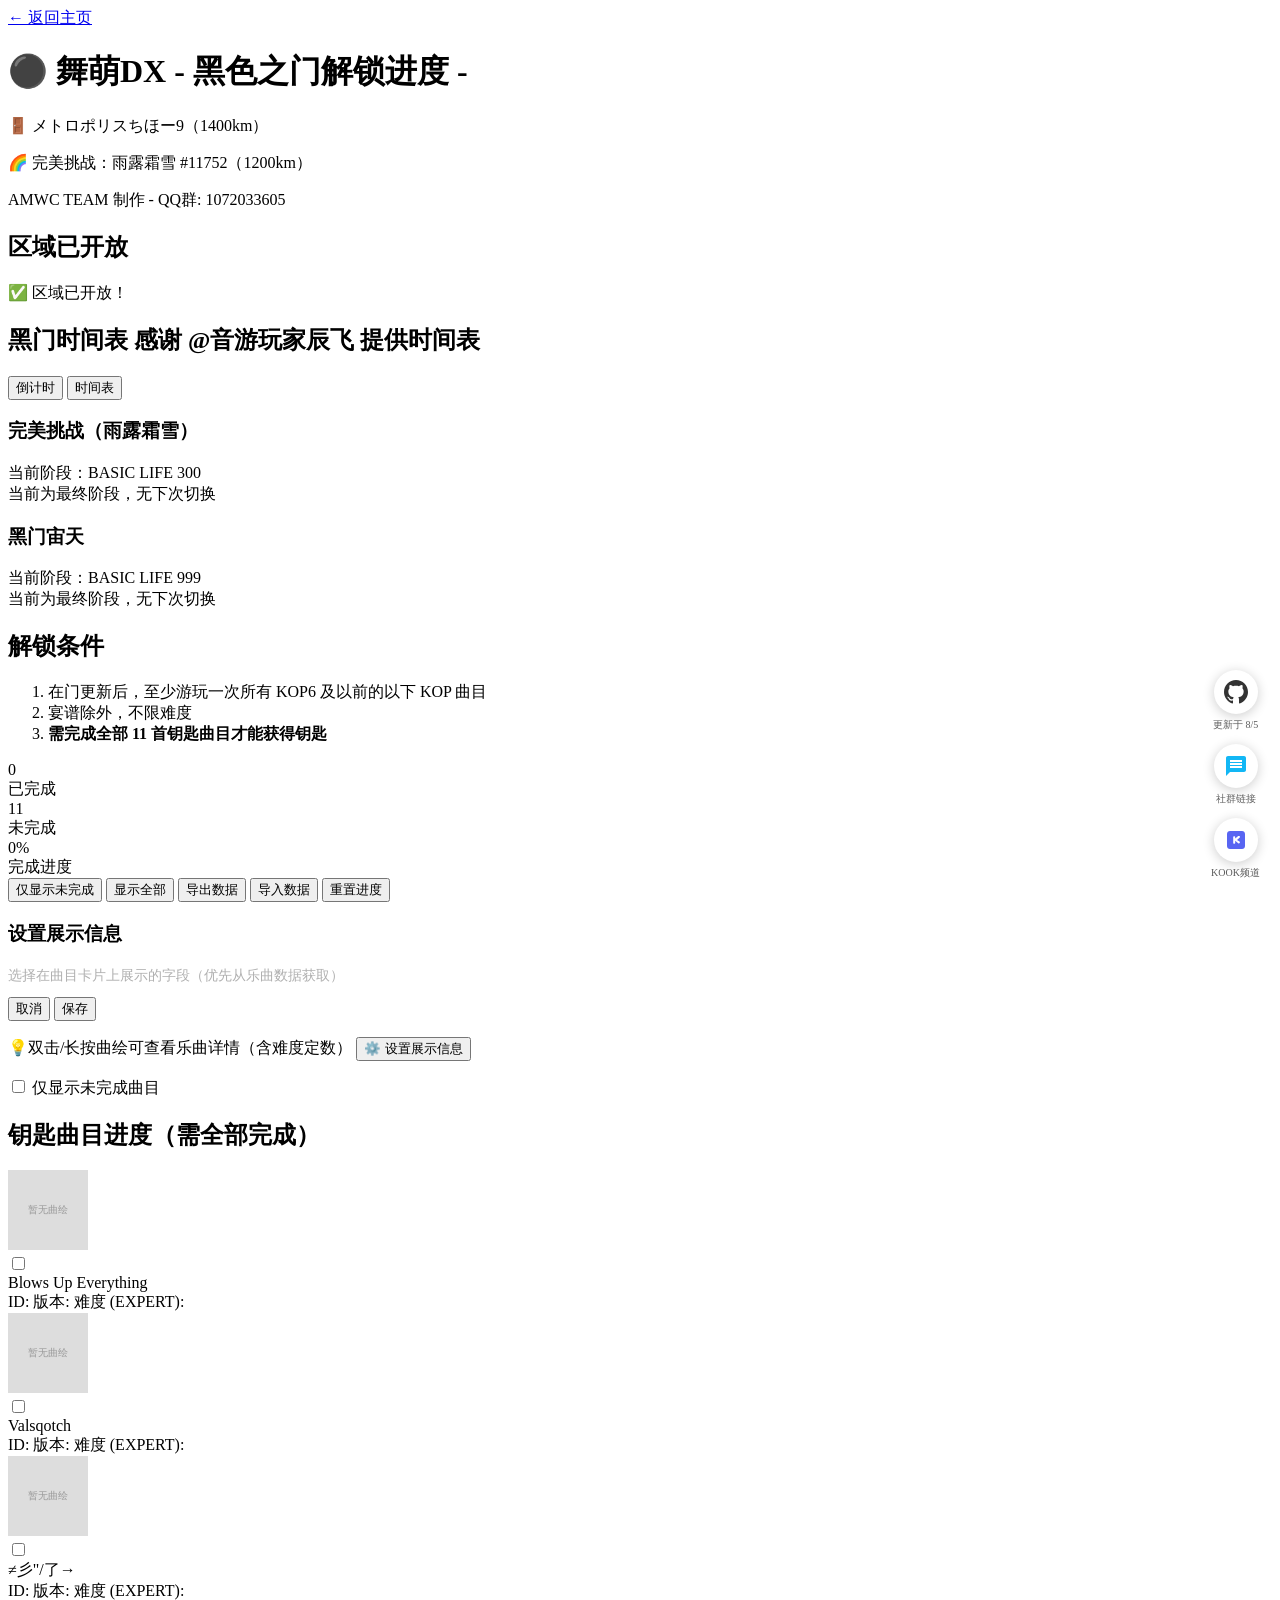
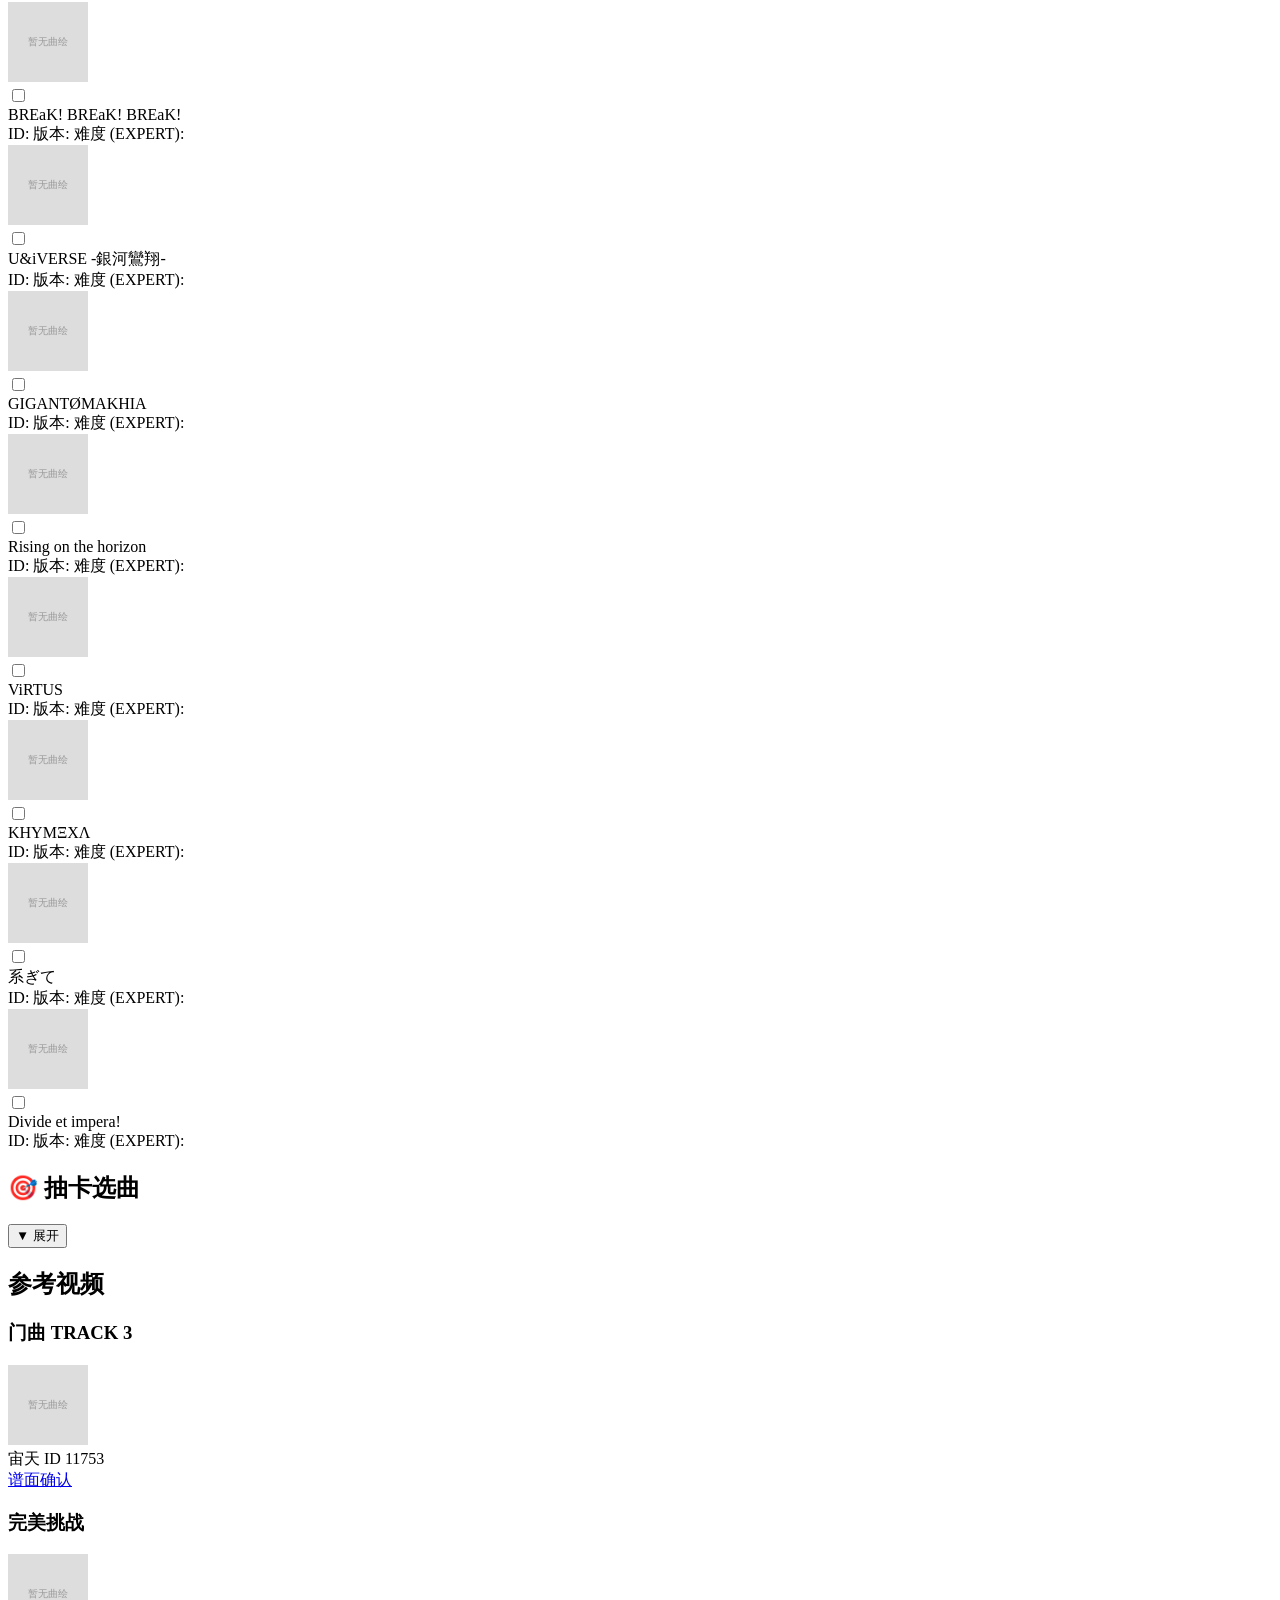
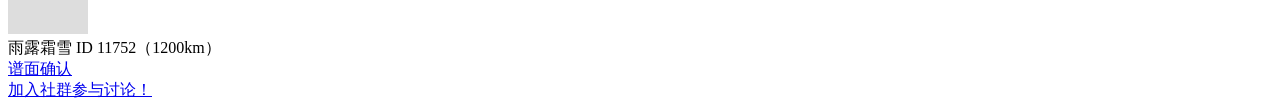
==== BLACKKALEIDXSCOPE/index.html @ cf85bd75 "fix: enable performance flag on app scripts" ====
<!DOCTYPE html>
<html lang="zh-CN">
<head>
    <meta charset="UTF-8">
    <meta name="viewport" content="width=device-width, initial-scale=1.0">
    <title>⚫️ 舞萌DX - 黑色之门解锁进度 Version __APP_VERSION__ -</title>
    <link rel="icon" type="image/png" href="../favicon.png">
    <link rel="stylesheet" href="style.css">
    <link rel="stylesheet" href="../song-detail.css">
    <link rel="stylesheet" href="../github-footer.css">
    <script src="../site-config.js?v=8-5-1"></script>
    <script defer src="https://s.awmc.cc/script.js" data-website-id="4416a8d7-49f0-4b07-a14a-e82d30716b2a"></script>
    <script defer src="https://s.awmc.cc/recorder.js" data-website-id="4416a8d7-49f0-4b07-a14a-e82d30716b2a" data-sample-rate="0.15" data-mask-level="moderate" data-max-duration="1200000"></script>
    <script
      src="https://static.flashcat.cloud/browser-sdk/v0/flashcat-rum.js"
      type="text/javascript">
    </script>
    <script>
      window.FC_RUM && window.FC_RUM.init({
      applicationId: "M83dK8Xf3DWs6CxREHhzta",
      clientToken: "1a1ddf5f05a15b0ea8e8b58951f9b538473",
      service: "BLACKKALEIDXSCOPE",
      env: "production",
      version: "1.0.0",
      sessionSampleRate: 10,
      sessionReplaySampleRate: 10,
      defaultPrivacyLevel: "allow"
    });
    </script>
</head>
<body>
    <div class="container">
        <header>
            <a href="../index.html" class="back-home-link" data-umami-event="back-to-home-black">← 返回主页</a>
            <h1>⚫️ 舞萌DX - 黑色之门解锁进度 -</h1>
            <p class="subtitle">🚪 メトロポリスちほー9（1400km）</p>
            <p class="subtitle">🌈 完美挑战：雨露霜雪 #11752（1200km）</p>
            <p class="subtitle">AMWC TEAM 制作 - QQ群: 1072033605</p>
        </header>

        <!-- 区域开放倒计时 -->
        <div class="countdown-section" id="countdown-section">
            <h2 class="countdown-title">区域开放倒计时</h2>
            <p class="countdown-note">2026年4月28日 10:00:00 开放（北京时间）</p>
            <div class="countdown-display" id="countdown-display">
                <div class="countdown-unit">
                    <span class="countdown-value" id="countdown-days">--</span>
                    <span class="countdown-label">天</span>
                </div>
                <div class="countdown-unit">
                    <span class="countdown-value" id="countdown-hours">--</span>
                    <span class="countdown-label">时</span>
                </div>
                <div class="countdown-unit">
                    <span class="countdown-value" id="countdown-minutes">--</span>
                    <span class="countdown-label">分</span>
                </div>
                <div class="countdown-unit">
                    <span class="countdown-value" id="countdown-seconds">--</span>
                    <span class="countdown-label">秒</span>
                </div>
            </div>
            <p class="countdown-status" id="countdown-status"></p>
        </div>

        <!-- 黑门时间表 -->
        <div class="schedule-section">
            <div class="schedule-header">
                <h2>黑门时间表 感谢 @音游玩家辰飞 提供时间表</h2>
                <div class="view-toggle">
                    <button type="button" id="view-countdown" class="toggle-btn active" data-umami-event="black-view-countdown">倒计时</button>
                    <button type="button" id="view-timeline" class="toggle-btn" data-umami-event="black-view-timeline">时间表</button>
                </div>
            </div>
            <div class="countdown-view" id="countdown-view">
                <div class="countdown-block" id="black-perfect-countdown">
                    <h3 class="countdown-title">完美挑战（雨露霜雪）</h3>
                    <div class="countdown-period-info" id="black-perfect-period"></div>
                    <div class="countdown-bar-wrap">
                        <div class="countdown-bar">
                            <div class="countdown-fill" id="black-perfect-fill"></div>
                        </div>
                    </div>
                    <div class="countdown-text" id="black-perfect-countdown-text"></div>
                </div>
                <div class="countdown-block" id="black-gate-countdown">
                    <h3 class="countdown-title">黑门宙天</h3>
                    <div class="countdown-period-info" id="black-gate-period"></div>
                    <div class="countdown-bar-wrap">
                        <div class="countdown-bar">
                            <div class="countdown-fill" id="black-gate-fill"></div>
                        </div>
                    </div>
                    <div class="countdown-text" id="black-gate-countdown-text"></div>
                </div>
            </div>
            <div class="timeline-view" id="timeline-view" style="display: none;">
                <div class="timeline-legend">
                    <span class="legend-item master">MASTER</span>
                    <span class="legend-item expert">EXPERT</span>
                    <span class="legend-item basic">BASIC</span>
                    <span class="legend-hint">点击分段展开查看完整信息</span>
                </div>
                <div class="timeline-block">
                    <h3 class="timeline-title">完美挑战（雨露霜雪）</h3>
                    <div class="timeline-bar-scroll">
                    <div class="timeline-bar" id="black-perfect-timeline">
                        <div class="timeline-segment master expandable" style="flex: 7" data-full="4.28-5.4 MASTER LIFE 1（5.5 凌晨放宽）">
                            <span class="segment-label">4.28-5.4<br>MASTER 1</span>
                            <span class="segment-label-full">4.28-5.4<br>MASTER LIFE 1 · 5.5 凌晨放宽</span>
                        </div>
                        <div class="timeline-segment master expandable" style="flex: 7" data-full="5.5-5.11 MASTER LIFE 10">
                            <span class="segment-label">5.5-5.11<br>MASTER 10</span>
                            <span class="segment-label-full">5.5-5.11<br>MASTER LIFE 10</span>
                        </div>
                        <div class="timeline-segment expert expandable" style="flex: 7" data-full="5.12-5.18 EXPERT LIFE 50">
                            <span class="segment-label">5.12-5.18<br>EXPERT 50</span>
                            <span class="segment-label-full">5.12-5.18<br>EXPERT LIFE 50</span>
                        </div>
                        <div class="timeline-segment basic expandable" style="flex: 7" data-full="5.19-5.25 BASIC LIFE 100">
                            <span class="segment-label">5.19-5.25<br>BASIC 100</span>
                            <span class="segment-label-full">5.19-5.25<br>BASIC LIFE 100</span>
                        </div>
                        <div class="timeline-segment basic expandable" style="flex: 17" data-full="5.26-后续 BASIC LIFE 300">
                            <span class="segment-label">5.26-后续<br>BASIC 300</span>
                            <span class="segment-label-full">5.26-后续<br>BASIC LIFE 300</span>
                        </div>
                    </div>
                    </div>
                </div>
                <div class="timeline-block">
                    <h3 class="timeline-title">黑门宙天</h3>
                    <div class="timeline-bar-scroll">
                    <div class="timeline-bar" id="black-gate-timeline">
                        <div class="timeline-segment master expandable" style="flex: 3" data-full="4.28-4.30 MASTER LIFE 1">
                            <span class="segment-label">4.28-4.30<br>MASTER 1</span>
                            <span class="segment-label-full">4.28-4.30<br>MASTER LIFE 1</span>
                        </div>
                        <div class="timeline-segment master expandable" style="flex: 3" data-full="5.1-5.3 MASTER LIFE 10">
                            <span class="segment-label">5.1-5.3<br>MASTER 10</span>
                            <span class="segment-label-full">5.1-5.3<br>MASTER LIFE 10</span>
                        </div>
                        <div class="timeline-segment master expandable" style="flex: 3" data-full="5.4-5.6 MASTER LIFE 30">
                            <span class="segment-label">5.4-5.6<br>MASTER 30</span>
                            <span class="segment-label-full">5.4-5.6<br>MASTER LIFE 30</span>
                        </div>
                        <div class="timeline-segment master expandable" style="flex: 4" data-full="5.7-5.10 MASTER LIFE 50">
                            <span class="segment-label">5.7-5.10<br>MASTER 50</span>
                            <span class="segment-label-full">5.7-5.10<br>MASTER LIFE 50</span>
                        </div>
                        <div class="timeline-segment expert expandable" style="flex: 7" data-full="5.11-5.17 EXPERT LIFE 100">
                            <span class="segment-label">5.11-5.17<br>EXPERT 100</span>
                            <span class="segment-label-full">5.11-5.17<br>EXPERT LIFE 100</span>
                        </div>
                        <div class="timeline-segment basic expandable" style="flex: 17" data-full="5.18-后续 BASIC LIFE 999">
                            <span class="segment-label">5.18-后续<br>BASIC 999</span>
                            <span class="segment-label-full">5.18-后续<br>BASIC LIFE 999</span>
                        </div>
                    </div>
                    </div>
                </div>
            </div>
        </div>

        <!-- 解锁说明 -->
        <div class="requirements-section">
            <h2>解锁条件</h2>
            <ol class="requirements-list">
                <li>在门更新后，至少游玩一次所有 KOP6 及以前的以下 KOP 曲目</li>
                <li>宴谱除外，不限难度</li>
                <li><strong>需完成全部 11 首钥匙曲目才能获得钥匙</strong></li>
            </ol>
            <!-- 示意图 -->
<!--            <div class="diagram-container">
                <img src="https://assets.awmc.cc/sample/sample.png" alt="背景设置示意图" class="diagram-img" id="zoomable-diagram">
                <p class="diagram-caption">点击图片放大查看</p>
            </div>
-->
        </div>

        <div class="stats">
            <div class="stat-card">
                <div class="stat-number" id="completed-count">0</div>
                <div class="stat-label">已完成</div>
            </div>
            <div class="stat-card">
                <div class="stat-number" id="remaining-count">11</div>
                <div class="stat-label">未完成</div>
            </div>
            <div class="stat-card">
                <div class="stat-number" id="progress-percent">0%</div>
                <div class="stat-label">完成进度</div>
            </div>
        </div>

        <div class="controls">
            <button id="show-remaining" class="btn btn-info" data-umami-event="button-show-remaining-black">仅显示未完成</button>
            <button id="show-all" class="btn btn-info" data-umami-event="button-show-all-black">显示全部</button>
            <button id="export-base64" class="btn btn-success" data-umami-event="button-export-base64-black">导出数据</button>
            <button id="import-btn" class="btn btn-warning" data-umami-event="button-import-black">导入数据</button>
            <button id="reset" class="btn btn-danger" data-umami-event="button-reset-black">重置进度</button>
        </div>

        <!-- 乐曲详情模态框 -->
        <div id="song-detail-modal" class="modal song-detail-modal" style="display: none;">
            <div class="modal-content song-detail-content">
                <div class="modal-header">
                    <h2>乐曲信息</h2>
                    <span class="modal-close" id="song-detail-close" data-umami-event="song-detail-close-black">&times;</span>
                </div>
                <div class="modal-body song-detail-body">
                    <div id="song-detail-loading" class="song-detail-loading">加载中…</div>
                    <div id="song-detail-content" class="song-detail-content-inner" style="display: none;"></div>
                    <div id="song-detail-error" class="song-detail-error" style="display: none;"></div>
                </div>
                <div class="song-detail-footer">
                    <button id="song-detail-refresh" class="btn btn-info btn-sm" data-umami-event="song-detail-refresh-black">刷新乐曲数据</button>
                </div>
            </div>
        </div>

        <!-- 示意图放大模态框 -->
        <div id="diagram-modal" class="modal diagram-modal" style="display: none;">
            <span class="modal-close" id="diagram-modal-close">&times;</span>
            <div class="modal-content">
                <img id="zoomed-diagram" src="" alt="放大示意图">
            </div>
        </div>

        <!-- 导入模态框 -->
        <div id="import-modal" class="modal" style="display: none;">
            <div class="modal-content">
                <div class="modal-header">
                    <h2>导入进度数据</h2>
                    <span class="modal-close" id="modal-close" data-umami-event="modal-close-black">&times;</span>
                </div>
                <div class="modal-body">
                    <p>请粘贴 Base64 格式的数据：</p>
                    <textarea id="import-data" placeholder="粘贴数据 here..."></textarea>
                    <div class="modal-buttons">
                        <button id="import-confirm" class="btn btn-primary" data-umami-event="button-import-confirm-black">确认导入</button>
                        <button id="import-cancel" class="btn btn-secondary" data-umami-event="button-import-cancel-black">取消</button>
                    </div>
                    <div id="import-error" class="error-message" style="display: none;"></div>
                </div>
            </div>
        </div>

        <!-- 展示信息设置模态框 -->
        <div id="song-display-settings-modal" class="song-display-settings-modal">
            <div class="song-display-settings-content">
                <h3>设置展示信息</h3>
                <p style="color:#b0b0b0;font-size:0.9rem;margin-bottom:12px">选择在曲目卡片上展示的字段（优先从乐曲数据获取）</p>
                <div class="song-display-settings-list"></div>
                <div class="song-display-settings-actions">
                    <button type="button" class="btn btn-secondary song-display-settings-close">取消</button>
                    <button type="button" class="btn btn-primary song-display-settings-save" data-umami-event="song-display-settings-save-black">保存</button>
                </div>
            </div>
        </div>

        <p class="song-detail-hint">
            <span class="song-detail-hint-icon">💡</span>双击/长按曲绘可查看乐曲详情（含难度定数）
            <button type="button" id="song-display-settings-btn" class="song-display-settings-btn-wrap" data-umami-event="song-display-settings-btn-black">⚙️ 设置展示信息</button>
        </p>
        <div class="filter-section">
            <label>
                <input type="checkbox" id="filter-checkbox" data-umami-event="checkbox-filter-black"> 仅显示未完成曲目
            </label>
        </div>

        <h2 class="section-title">钥匙曲目进度（需全部完成）</h2>
        <div class="songs-list" id="songs-list"></div>

        <div class="remaining-section" id="remaining-section" style="display: none;">
            <h2>未完成曲目</h2>
            <div class="remaining-list" id="remaining-list"></div>
        </div>

        <!-- 门中随机选曲 -->
        <div class="gate-challenge-section gate-challenge-section--black">
            <div class="gate-challenge-header" id="gate-challenge-header">
                <h2 class="gate-challenge-title">🎯 抽卡选曲</h2>
                <button type="button" class="gate-challenge-toggle" id="gate-challenge-toggle" aria-expanded="false" data-umami-event="gate-challenge-toggle-black">
                    <span class="toggle-icon">▼</span>
                    <span class="toggle-text">展开</span>
                </button>
            </div>
            <div class="gate-challenge-body" id="gate-challenge-body" style="display: none;">
                <p class="gate-challenge-desc">解锁门后挑战门时，前两首为随机曲目，第三首固定为宙天。点击「抽卡！」随机抽取，选中曲目高亮。</p>
                <div class="gate-challenge-actions">
                    <button id="gate-random" class="btn btn-primary" data-umami-event="gate-challenge-random-black">抽卡！</button>
                </div>
                <div class="gate-challenge-run" id="gate-challenge-run">
                    <div class="gate-track-block" id="gate-track1-block">
                        <h4 class="gate-track-title">TRACK 1</h4>
                        <div class="gate-track-songs" id="gate-track1-songs"></div>
                    </div>
                    <div class="gate-track-block" id="gate-track2-block">
                        <h4 class="gate-track-title">TRACK 2</h4>
                        <div class="gate-track-songs" id="gate-track2-songs"></div>
                    </div>
                    <div class="gate-track-block" id="gate-track3-block">
                        <h4 class="gate-track-title">TRACK 3</h4>
                        <div class="gate-track-songs" id="gate-track3-songs"></div>
                    </div>
                </div>
            </div>
        </div>

        <!-- 门曲 & 完美挑战 -->
        <div class="reference-section">
            <h2 class="reference-section-title">参考视频</h2>
            <div class="reference-block">
                <h3 class="reference-block-title">门曲 TRACK 3</h3>
                <div class="reference-item">
                    <div class="reference-cover" data-song-id="11753" title="双击查看乐曲详情">
                        <img src="https://assets.awmc.cc/covers/11753.png" alt="宙天" onerror="this.onerror=null;this.src='data:image/svg+xml,%3Csvg xmlns=%22http://www.w3.org/2000/svg%22 width=%2280%22 height=%2280%22%3E%3Crect fill=%22%23ddd%22 width=%2280%22 height=%2280%22/%3E%3Ctext x=%2250%25%22 y=%2250%25%22 text-anchor=%22middle%22 dy=%22.3em%22 fill=%22%23999%22 font-size=%2210%22%3E%E6%9A%82%E6%97%A0%E6%9B%B2%E7%BB%98%3C/text%3E%3C/svg%3E'">
                    </div>
                    <div class="reference-info">
                        <span class="reference-song-name">宙天</span>
                        <span class="reference-song-id">ID 11753</span>
                    </div>
                    <a href="https://v.wmc.pub/?song=1753&kind=dx&diff=4" target="_blank" rel="noopener noreferrer" class="bilibili-btn" data-umami-event="bilibili-black-gate-song">谱面确认</a>
                </div>
            </div>
            <div class="reference-block">
                <h3 class="reference-block-title">完美挑战</h3>
                <div class="reference-item">
                    <div class="reference-cover" data-song-id="11752" title="双击查看乐曲详情">
                        <img src="https://assets.awmc.cc/covers/11752.png" alt="雨露霜雪" onerror="this.onerror=null;this.src='data:image/svg+xml,%3Csvg xmlns=%22http://www.w3.org/2000/svg%22 width=%2280%22 height=%2280%22%3E%3Crect fill=%22%23ddd%22 width=%2280%22 height=%2280%22/%3E%3Ctext x=%2250%25%22 y=%2250%25%22 text-anchor=%22middle%22 dy=%22.3em%22 fill=%22%23999%22 font-size=%2210%22%3E%E6%9A%82%E6%97%A0%E6%9B%B2%E7%BB%98%3C/text%3E%3C/svg%3E'">
                    </div>
                    <div class="reference-info">
                        <span class="reference-song-name">雨露霜雪</span>
                        <span class="reference-song-id">ID 11752（1200km）</span>
                    </div>
                    <a href="https://v.wmc.pub/?song=1752&kind=dx&diff=4" target="_blank" rel="noopener noreferrer" class="bilibili-btn" data-umami-event="bilibili-black-perfect-challenge">谱面确认</a>
                </div>
            </div>
        </div>

        <!-- 社群 -->
        <div class="community-section">
            <a href="https://qm.qq.com/q/YyCOXfCveY" target="_blank" rel="noopener noreferrer" class="community-link" data-umami-event="community-link-black">加入社群参与讨论！</a>
        </div>
    </div>

    <script src="../songs-config.js"></script>
    <script src="../music-data.js"></script>
    <script src="../local-songs.js"></script>
    <script src="../song-display.js"></script>
    <script src="../song-detail.js"></script>
    <script src="script.js" data-performance="true"></script>
    <div class="github-footer-float">
        <div class="footer-float-item">
            <a href="https://github.com/Michaelwucoc/KALEIDXSCOPE" target="_blank" rel="noopener noreferrer" class="footer-float-link github-footer-link" data-umami-event="github-link-black" title="GitHub 源码">
                <svg viewBox="0 0 24 24" xmlns="http://www.w3.org/2000/svg"><path d="M12 0c-6.626 0-12 5.373-12 12 0 5.302 3.438 9.8 8.207 11.387.599.111.793-.261.793-.577v-2.234c-3.338.726-4.033-1.416-4.033-1.416-.546-1.387-1.333-1.756-1.333-1.756-1.089-.745.083-.729.083-.729 1.205.084 1.839 1.237 1.839 1.237 1.07 1.834 2.807 1.304 3.492.997.107-.775.418-1.305.762-1.604-2.665-.305-5.467-1.334-5.467-5.931 0-1.311.469-2.381 1.236-3.221-.124-.303-.535-1.524.117-3.176 0 0 1.008-.322 3.301 1.23.957-.266 1.983-.399 3.003-.404 1.02.005 2.047.138 3.006.404 2.291-1.552 3.297-1.23 3.297-1.23.653 1.653.242 2.874.118 3.176.77.84 1.235 1.911 1.235 3.221 0 4.609-2.807 5.624-5.479 5.921.43.372.823 1.102.823 2.222v3.293c0 .319.192.694.801.576 4.765-1.589 8.199-6.086 8.199-11.386 0-6.627-5.373-12-12-12z"/></svg>
            </a>
            <span class="github-footer-update" data-app-version>更新于</span>
        </div>
        <div class="footer-float-item">
            <a href="https://qm.qq.com/q/YyCOXfCveY" target="_blank" rel="noopener noreferrer" class="footer-float-link qq-footer-link" data-umami-event="community-link-footer-black" title="QQ 社群">
                <svg viewBox="0 0 24 24" xmlns="http://www.w3.org/2000/svg"><path d="M20 2H4c-1.1 0-2 .9-2 2v18l4-4h14c1.1 0 2-.9 2-2V4c0-1.1-.9-2-2-2zm-2 12H6v-2h12v2zm0-3H6V9h12v2zm0-3H6V6h12v2z"/></svg>
            </a>
            <span class="footer-float-label">社群链接</span>
        </div>
        <div class="footer-float-item">
            <a href="https://kook.vip/olowSD" target="_blank" rel="noopener noreferrer" class="footer-float-link kook-footer-link" data-umami-event="kook-link-black" title="KOOK 频道">
                <svg viewBox="0 0 24 24" xmlns="http://www.w3.org/2000/svg" aria-hidden="true">
                    <path d="M6 3h12c1.7 0 3 1.3 3 3v12c0 1.7-1.3 3-3 3H6c-1.7 0-3-1.3-3-3V6c0-1.7 1.3-3 3-3zm4.2 5.3c-.6 0-1 .4-1 1v5.4c0 .6.4 1 1 1s1-.4 1-1v-1.9l3 2.5c.5.4 1.2.3 1.5-.2s.3-1.2-.2-1.5L13 11.9l2.5-2.1c.5-.4.6-1.1.2-1.5s-1.1-.6-1.5-.2l-3 2.5V9.3c0-.6-.4-1-1-1z"/>
                </svg>
            </a>
            <span class="footer-float-label">KOOK频道</span>
        </div>
    </div>
    <script src="../github-footer.js"></script>
    <script src="//js.llk.hk" data-site-id="4f76f700" async></script>
</body>
</html>
---- github-footer.css ----
/* 浮动角标 - 右下角（QQ 社群 + GitHub） */
.github-footer-float {
    position: fixed;
    right: 20px;
    bottom: 20px;
    z-index: 9999;
    display: flex;
    flex-direction: column;
    align-items: center;
    gap: 12px;
    font-size: 11px;
    color: #666;
    transition: opacity 0.2s;
}

.footer-float-item {
    display: flex;
    flex-direction: column;
    align-items: center;
    gap: 4px;
}

.footer-float-item a:hover {
    opacity: 0.85;
}

@media (prefers-color-scheme: dark) {
    .github-footer-float {
        color: #a0a0a0;
    }
}

.footer-float-link {
    display: flex;
    align-items: center;
    justify-content: center;
    width: 44px;
    height: 44px;
    background: #fff;
    border-radius: 50%;
    box-shadow: 0 2px 12px rgba(0, 0, 0, 0.15);
    transition: transform 0.2s;
    text-decoration: none;
    color: inherit;
}

.footer-float-link:hover {
    transform: scale(1.05);
}

@media (prefers-color-scheme: dark) {
    .footer-float-link {
        background: #3d3d3d;
        box-shadow: 0 2px 12px rgba(0, 0, 0, 0.4);
    }
}

.footer-float-link svg {
    width: 24px;
    height: 24px;
}

.github-footer-link svg {
    fill: #333;
}

.qq-footer-link svg {
    fill: #12b7f5;
}

.kook-footer-link svg {
    fill: #5865f2;
}

@media (prefers-color-scheme: dark) {
    .github-footer-link svg {
        fill: #e0e0e0;
    }
    .qq-footer-link svg {
        fill: #12b7f5;
    }
    .kook-footer-link svg {
        fill: #8ea1ff;
    }
}

.github-footer-update,
.footer-float-label {
    font-size: 10px;
    opacity: 0.8;
    white-space: nowrap;
}

/* 黑门浅色主题 */
body.theme-black .github-footer-float {
    color: #333;
}

body.theme-black .footer-float-link {
    background: #fff;
    box-shadow: 0 2px 12px rgba(0, 0, 0, 0.2);
}

body.theme-black .github-footer-link svg {
    fill: #333;
}

body.theme-black .qq-footer-link svg {
    fill: #12b7f5;
}

body.theme-black .kook-footer-link svg {
    fill: #5865f2;
}

/* 备案号底栏 */
.beian-footer {
    position: fixed;
    left: 0;
    bottom: 0;
    width: 100%;
    text-align: center;
    padding: 8px 12px;
    background: rgba(255, 255, 255, 0.95);
    border-top: 1px solid #eee;
    font-size: 12px;
    color: #999;
    z-index: 9998;
    display: flex;
    align-items: center;
    justify-content: center;
    gap: 4px;
    flex-wrap: wrap;
}

.beian-footer a {
    color: #999;
    text-decoration: none;
    display: inline-flex;
    align-items: center;
    gap: 4px;
}

.beian-footer a:hover {
    color: #333;
}

.beian-divider {
    margin: 0 6px;
    color: #ccc;
}

.beian-police-icon {
    width: 14px;
    height: 14px;
    vertical-align: middle;
}

.beian-icp-icon {
    width: 14px;
    height: 14px;
    vertical-align: middle;
    object-fit: contain;
}

@media (prefers-color-scheme: dark) {
    .beian-footer {
        background: rgba(30, 30, 30, 0.95);
        border-top-color: #333;
        color: #777;
    }
    .beian-footer a {
        color: #777;
    }
    .beian-footer a:hover {
        color: #ccc;
    }
    .beian-divider {
        color: #555;
    }
}
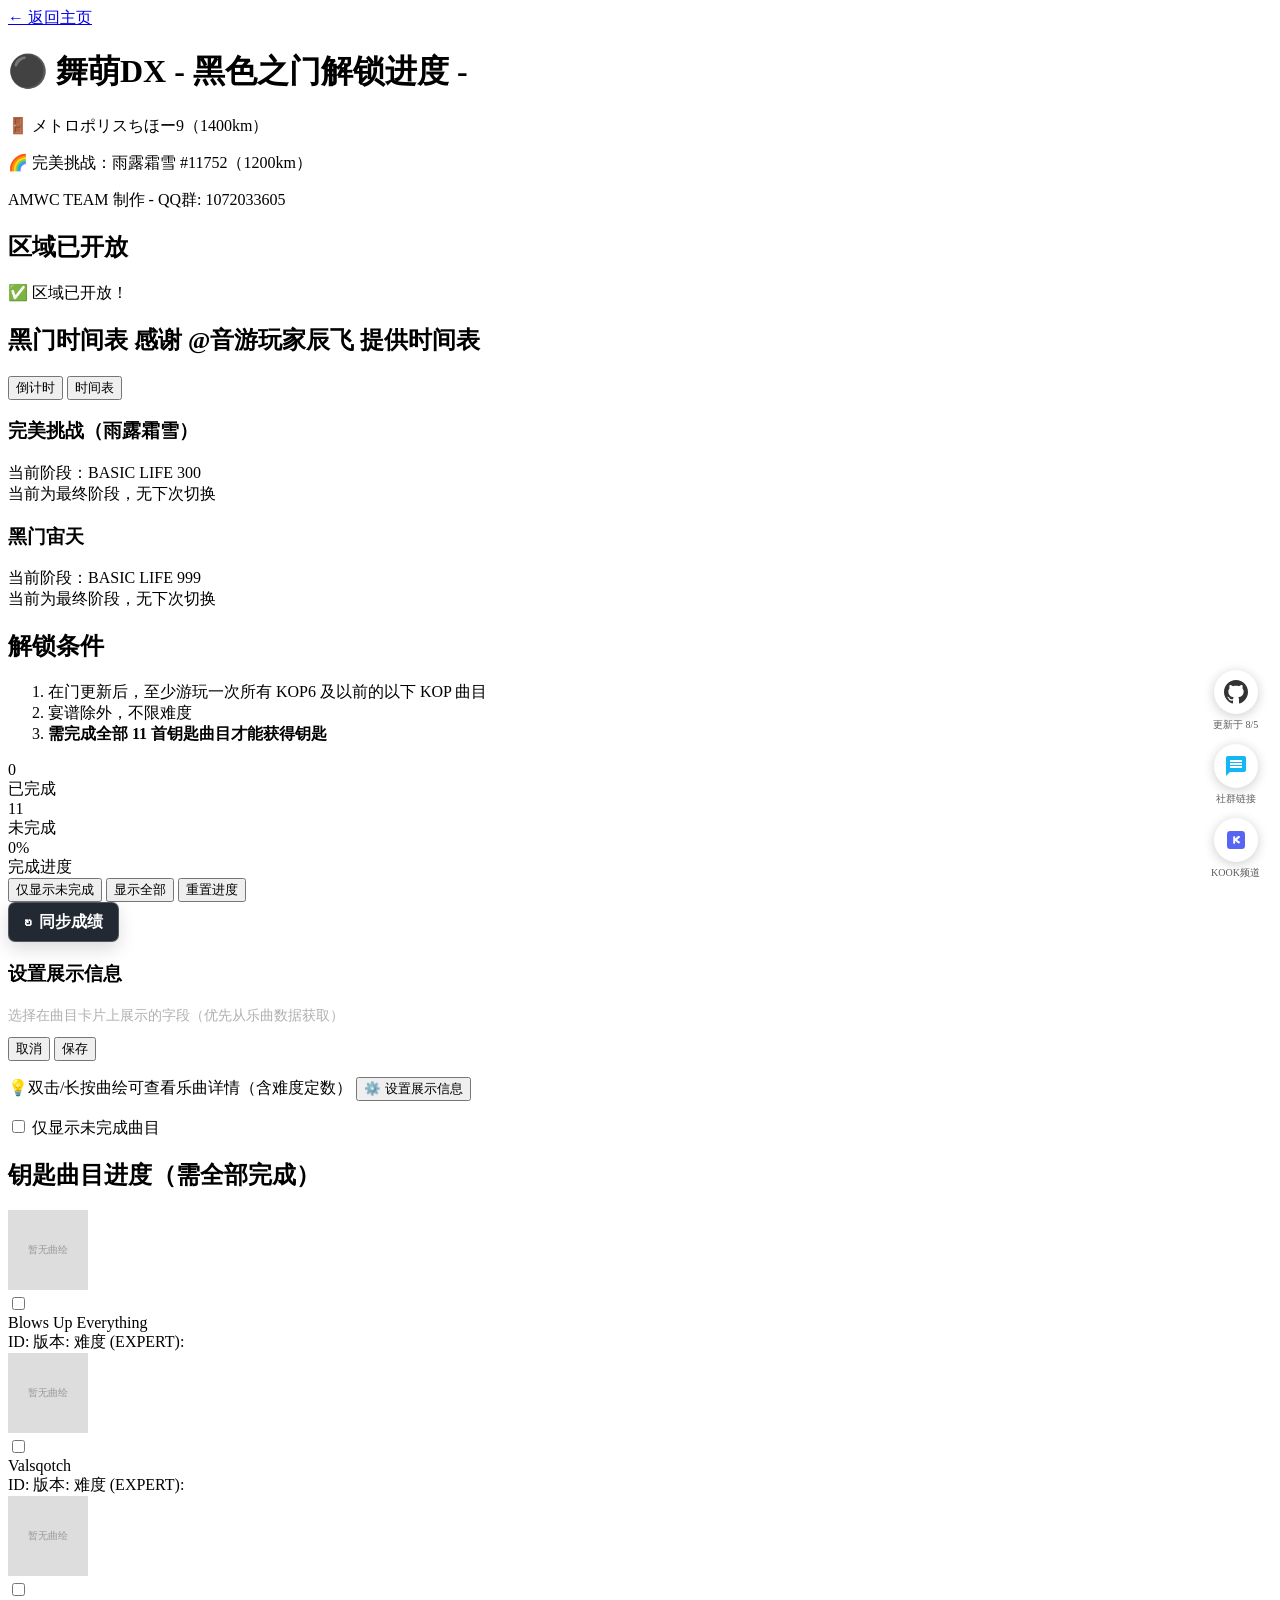
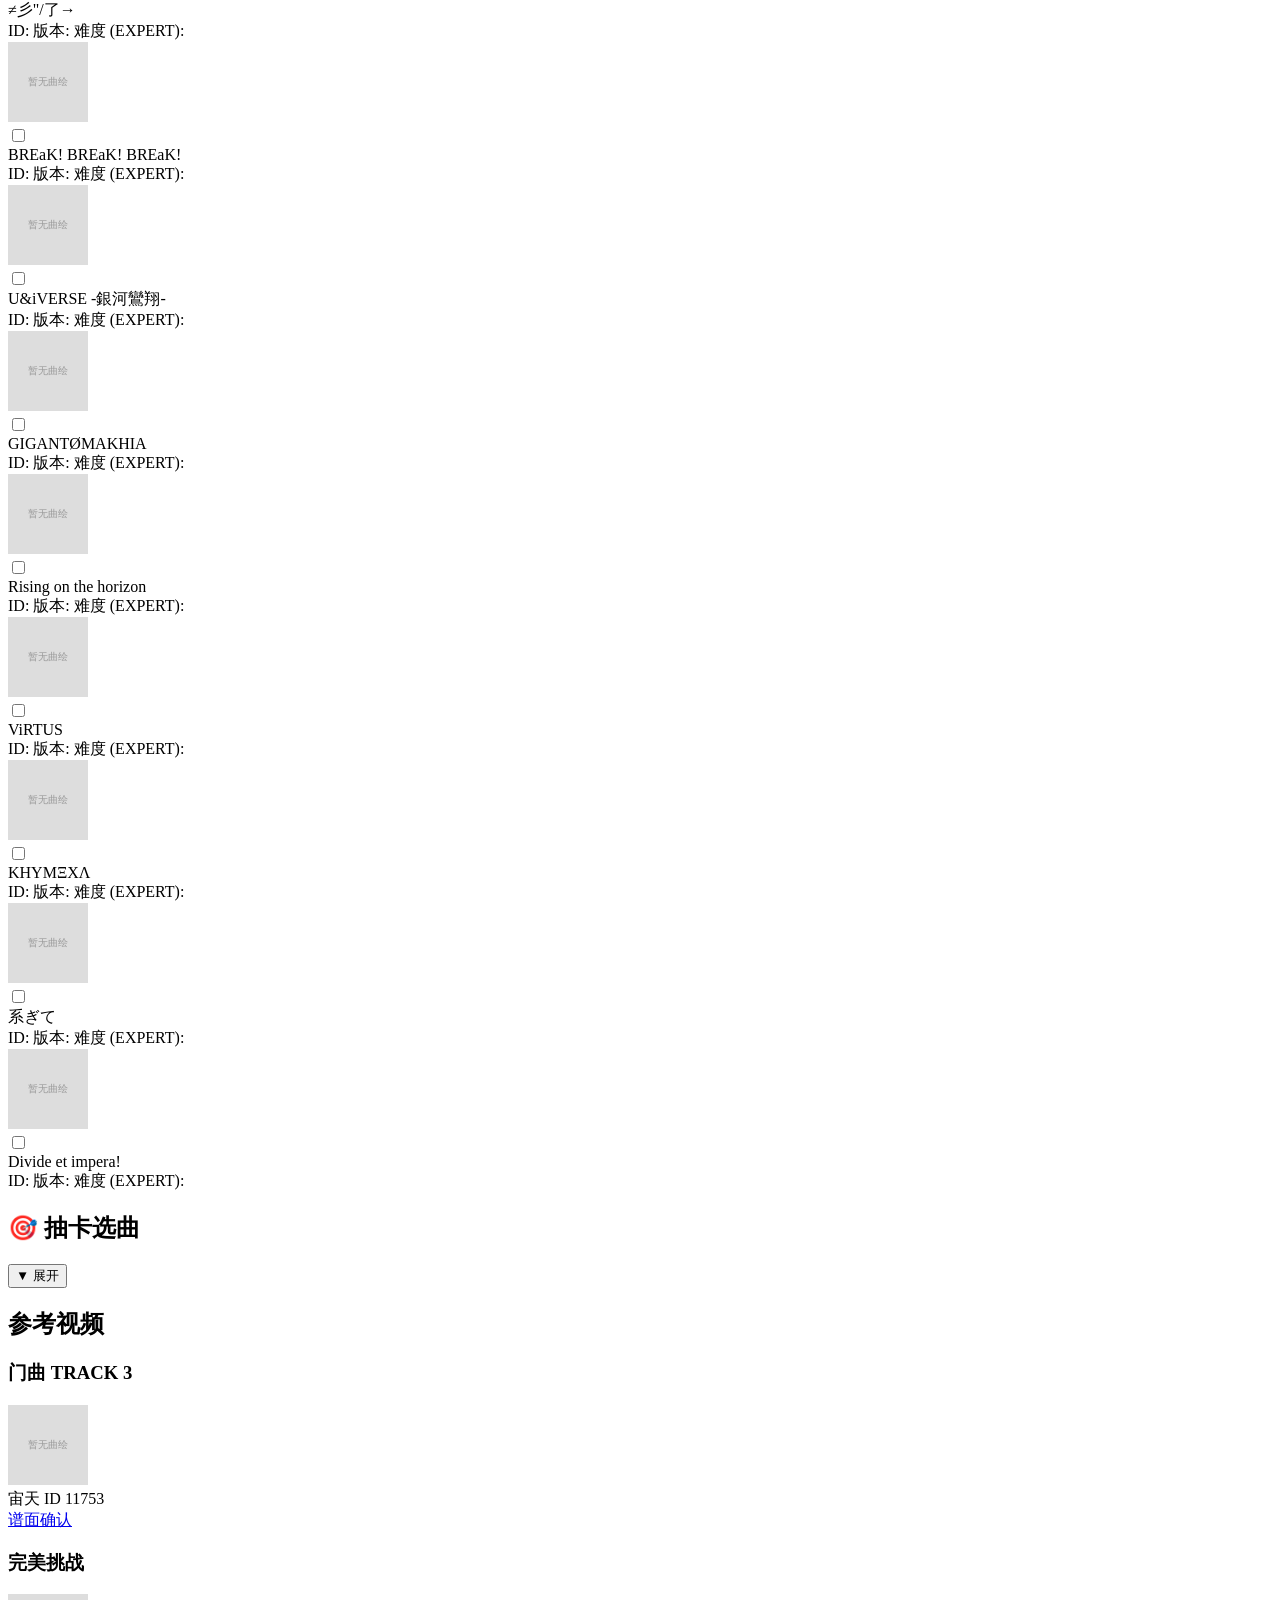
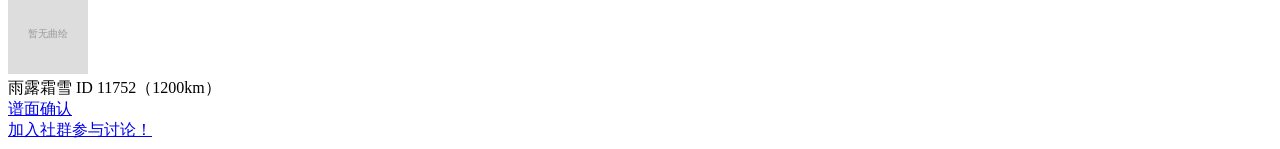
==== commit 4b30dba1: "feat: add secure player score sync" ====
--- a/BLACKKALEIDXSCOPE/index.html
+++ b/BLACKKALEIDXSCOPE/index.html
@@ -8,6 +8,7 @@
     <link rel="stylesheet" href="style.css">
     <link rel="stylesheet" href="../song-detail.css">
     <link rel="stylesheet" href="../github-footer.css">
+    <link rel="stylesheet" href="../player-sync.css">
     <script src="../site-config.js?v=8-5-1"></script>
     <script defer src="https://s.awmc.cc/script.js" data-website-id="4416a8d7-49f0-4b07-a14a-e82d30716b2a"></script>
     <script defer src="https://s.awmc.cc/recorder.js" data-website-id="4416a8d7-49f0-4b07-a14a-e82d30716b2a" data-sample-rate="0.15" data-mask-level="moderate" data-max-duration="1200000"></script>
@@ -196,9 +197,11 @@
         <div class="controls">
             <button id="show-remaining" class="btn btn-info" data-umami-event="button-show-remaining-black">仅显示未完成</button>
             <button id="show-all" class="btn btn-info" data-umami-event="button-show-all-black">显示全部</button>
-            <button id="export-base64" class="btn btn-success" data-umami-event="button-export-base64-black">导出数据</button>
-            <button id="import-btn" class="btn btn-warning" data-umami-event="button-import-black">导入数据</button>
             <button id="reset" class="btn btn-danger" data-umami-event="button-reset-black">重置进度</button>
+            <div class="player-sync-widget">
+                <button type="button" id="player-sync-btn" class="player-sync-button"><span class="player-sync-button-icon">↻</span>同步成绩</button>
+                <span id="player-sync-status" class="player-sync-status">尚未同步</span>
+            </div>
         </div>
 
         <!-- 乐曲详情模态框 -->
@@ -224,25 +227,6 @@
             <span class="modal-close" id="diagram-modal-close">&times;</span>
             <div class="modal-content">
                 <img id="zoomed-diagram" src="" alt="放大示意图">
-            </div>
-        </div>
-
-        <!-- 导入模态框 -->
-        <div id="import-modal" class="modal" style="display: none;">
-            <div class="modal-content">
-                <div class="modal-header">
-                    <h2>导入进度数据</h2>
-                    <span class="modal-close" id="modal-close" data-umami-event="modal-close-black">&times;</span>
-                </div>
-                <div class="modal-body">
-                    <p>请粘贴 Base64 格式的数据：</p>
-                    <textarea id="import-data" placeholder="粘贴数据 here..."></textarea>
-                    <div class="modal-buttons">
-                        <button id="import-confirm" class="btn btn-primary" data-umami-event="button-import-confirm-black">确认导入</button>
-                        <button id="import-cancel" class="btn btn-secondary" data-umami-event="button-import-cancel-black">取消</button>
-                    </div>
-                    <div id="import-error" class="error-message" style="display: none;"></div>
-                </div>
             </div>
         </div>
 
@@ -350,6 +334,7 @@
     <script src="../local-songs.js"></script>
     <script src="../song-display.js"></script>
     <script src="../song-detail.js"></script>
+    <script src="../player-sync.js"></script>
     <script src="script.js" data-performance="true"></script>
     <div class="github-footer-float">
         <div class="footer-float-item">
--- a/player-sync.css
+++ b/player-sync.css
@@ -0,0 +1,158 @@
+.player-sync-widget {
+    display: flex;
+    align-items: center;
+    gap: 10px;
+    min-width: 0;
+}
+
+.player-sync-button {
+    display: inline-flex;
+    align-items: center;
+    justify-content: center;
+    gap: 7px;
+    min-height: 40px;
+    padding: 0 15px;
+    border: 1px solid rgba(255, 255, 255, 0.22);
+    border-radius: 7px;
+    background: rgba(22, 28, 38, 0.94);
+    color: #fff;
+    font: inherit;
+    font-weight: 700;
+    cursor: pointer;
+    box-shadow: 0 7px 18px rgba(0, 0, 0, 0.14);
+}
+
+.player-sync-button:hover { transform: translateY(-1px); }
+.player-sync-button:active { transform: translateY(0); }
+.player-sync-button-icon { font-size: 1rem; line-height: 1; }
+
+.player-sync-status {
+    max-width: min(38vw, 430px);
+    overflow: hidden;
+    color: rgba(255, 255, 255, 0.72);
+    font-size: 0.78rem;
+    line-height: 1.35;
+    text-overflow: ellipsis;
+    white-space: nowrap;
+}
+
+.player-sync-status[data-state="ready"] { color: #b9f3d0; }
+.player-sync-status[data-state="error"] { color: #ffc2c2; }
+.player-sync-status[data-state="loading"] { color: #dce9ff; }
+
+.player-sync-modal[hidden] { display: none; }
+.player-sync-modal {
+    position: fixed;
+    z-index: 10020;
+    inset: 0;
+    display: grid;
+    place-items: center;
+    padding: 18px;
+    background: rgba(7, 10, 16, 0.68);
+    backdrop-filter: blur(10px);
+}
+
+.player-sync-panel {
+    width: min(480px, 100%);
+    padding: 22px;
+    border: 1px solid rgba(255, 255, 255, 0.14);
+    border-radius: 8px;
+    background: #151a23;
+    color: #f6f8fb;
+    box-shadow: 0 24px 70px rgba(0, 0, 0, 0.38);
+}
+
+.player-sync-panel-header {
+    display: flex;
+    align-items: flex-start;
+    justify-content: space-between;
+    gap: 16px;
+}
+
+.player-sync-panel h2 { margin: 2px 0 0; font-size: 1.25rem; letter-spacing: 0; }
+.player-sync-eyebrow { margin: 0; color: #8fa5c2; font-size: 0.68rem; font-weight: 800; }
+.player-sync-close {
+    width: 36px;
+    height: 36px;
+    border: 0;
+    border-radius: 6px;
+    background: rgba(255, 255, 255, 0.08);
+    color: #fff;
+    font-size: 1.45rem;
+    cursor: pointer;
+}
+
+.player-sync-help,
+.player-sync-security { color: #aeb8c7; font-size: 0.84rem; line-height: 1.6; }
+.player-sync-field { display: grid; gap: 7px; margin-top: 18px; }
+.player-sync-field span { color: #c9d2df; font-size: 0.72rem; font-weight: 800; }
+.player-sync-field input {
+    box-sizing: border-box;
+    width: 100%;
+    min-height: 46px;
+    padding: 10px 12px;
+    border: 1px solid #3d4655;
+    border-radius: 6px;
+    outline: none;
+    background: #0d1118;
+    color: #fff;
+    font: inherit;
+}
+.player-sync-field input:focus { border-color: #8bbcff; box-shadow: 0 0 0 3px rgba(97, 165, 255, 0.15); }
+.player-sync-actions { display: flex; gap: 10px; margin-top: 14px; }
+.player-sync-actions .btn { flex: 1; min-height: 42px; }
+.player-sync-modal-status { min-height: 1.35em; margin: 10px 0 0; color: #b9d5ff; font-size: 0.82rem; }
+.player-sync-modal-open { overflow: hidden; }
+
+[data-song-id].player-sync-played { position: relative; }
+[data-song-id].player-sync-played::after {
+    content: "已游玩";
+    position: absolute;
+    z-index: 3;
+    top: 7px;
+    right: 7px;
+    padding: 3px 6px;
+    border-radius: 4px;
+    background: #16734a;
+    color: #fff;
+    font-size: 0.66rem;
+    font-weight: 800;
+    line-height: 1.2;
+    pointer-events: none;
+}
+
+@media (max-width: 720px) {
+    .controls {
+        position: sticky;
+        z-index: 20;
+        top: 0;
+        display: grid !important;
+        grid-template-columns: repeat(2, minmax(0, 1fr));
+        gap: 7px !important;
+        padding: 8px !important;
+        border-radius: 7px !important;
+        background: rgba(14, 18, 25, 0.92) !important;
+        backdrop-filter: blur(12px);
+    }
+    .controls .btn { min-width: 0; min-height: 38px; padding: 8px 9px; font-size: 0.78rem; }
+    .player-sync-widget { grid-column: 1 / -1; display: grid; grid-template-columns: auto minmax(0, 1fr); }
+    .player-sync-button { min-height: 38px; padding: 0 12px; font-size: 0.78rem; }
+    .player-sync-status { max-width: none; font-size: 0.7rem; }
+    .stats { gap: 7px !important; margin: 12px 0 !important; }
+    .stat-card { min-width: 0 !important; padding: 10px 8px !important; border-radius: 7px !important; }
+    .stat-number { font-size: 1.25rem !important; }
+    .stat-label { font-size: 0.7rem !important; }
+    .songs-list { gap: 9px !important; }
+    .song-card { padding: 10px !important; border-radius: 7px !important; }
+    .player-sync-modal { align-items: end; padding: 0; }
+    .player-sync-panel {
+        box-sizing: border-box;
+        width: 100%;
+        max-height: 88vh;
+        overflow-y: auto;
+        padding: 18px 16px max(18px, env(safe-area-inset-bottom));
+        border-width: 1px 0 0;
+        border-radius: 8px 8px 0 0;
+    }
+    .player-sync-actions { flex-direction: column; }
+}
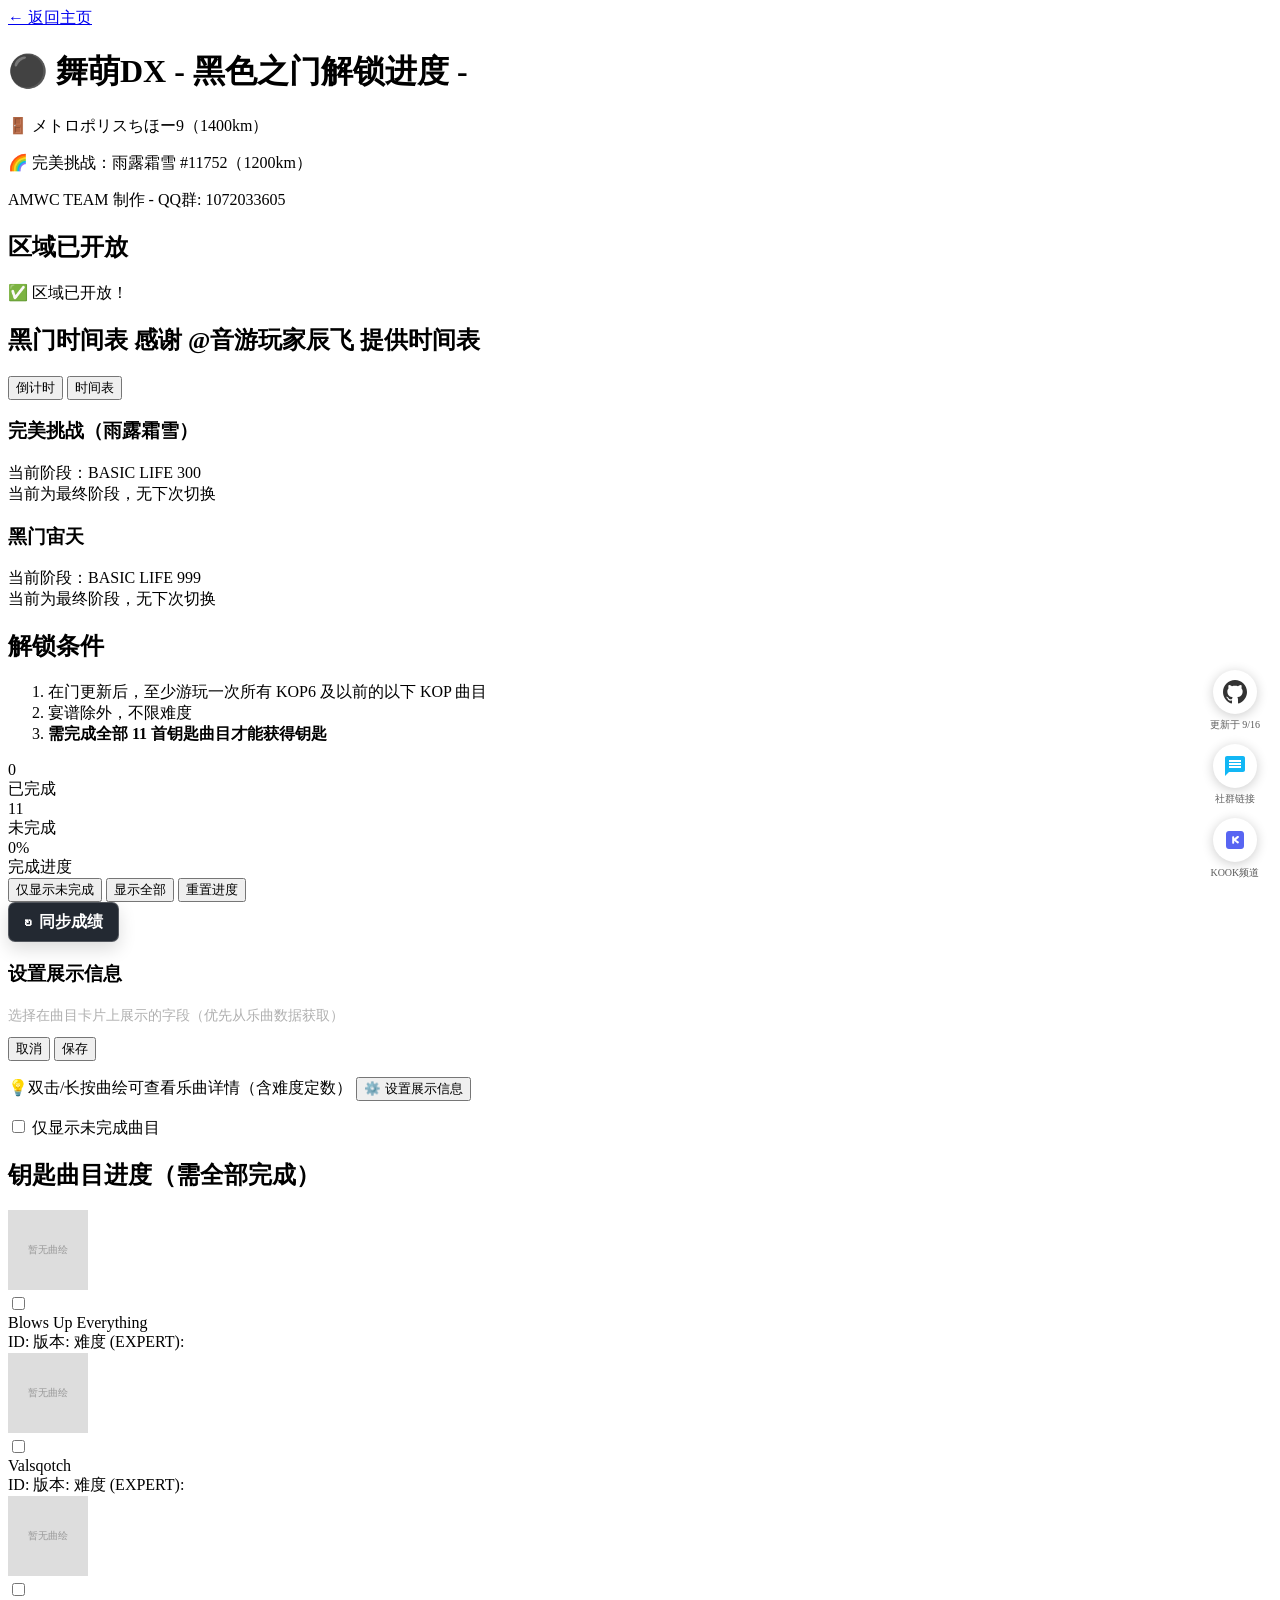
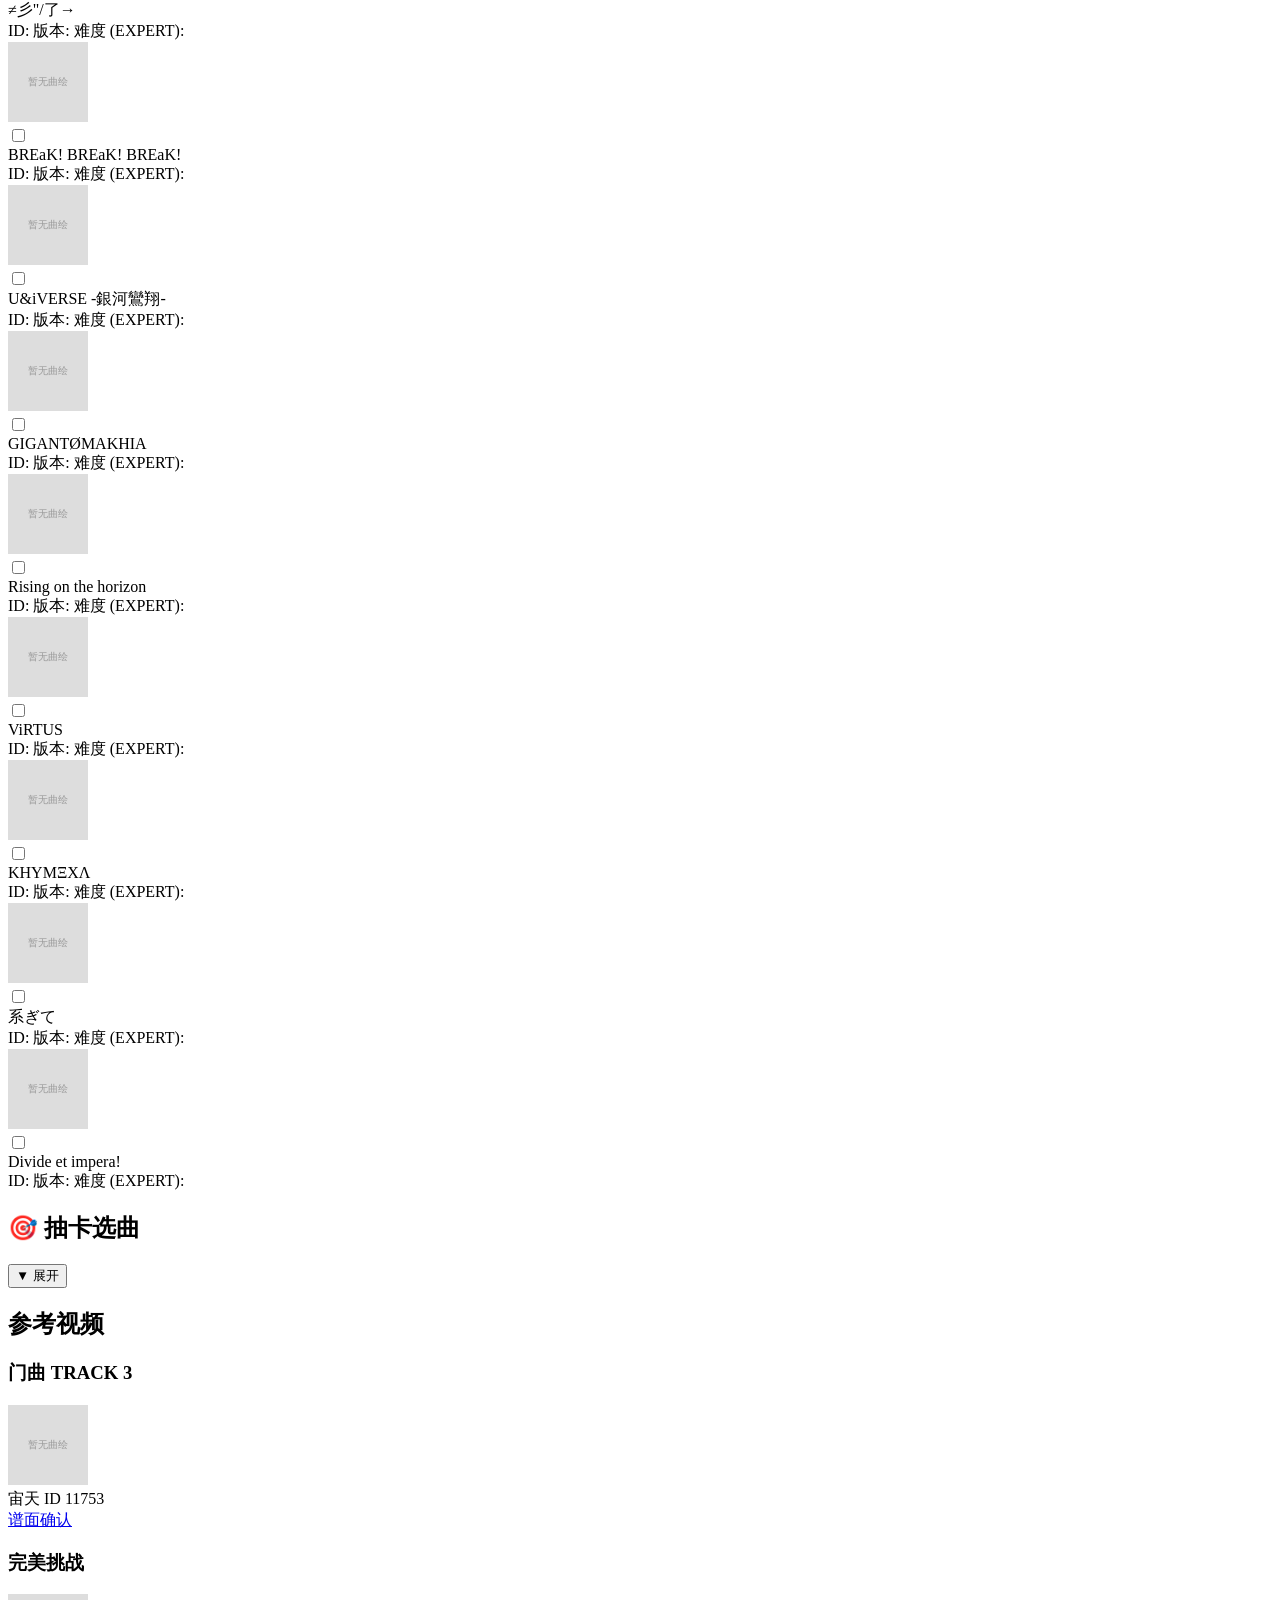
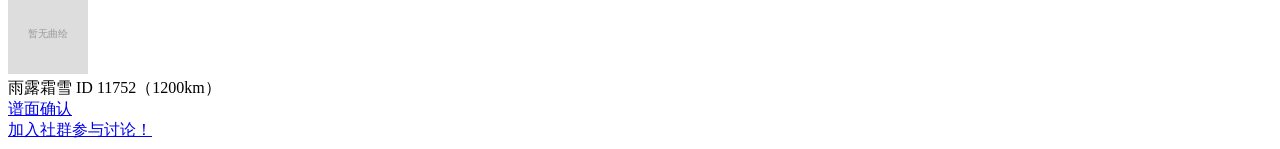
==== commit f9f71038: "feat: add Stage 2 prism tower, gate of hope and final phase 国行 A031（Ver.CN1.56-E）更新对应内容： - 新增 PRISMK" ====
--- a/BLACKKALEIDXSCOPE/index.html
+++ b/BLACKKALEIDXSCOPE/index.html
@@ -9,7 +9,7 @@
     <link rel="stylesheet" href="../song-detail.css">
     <link rel="stylesheet" href="../github-footer.css">
     <link rel="stylesheet" href="../player-sync.css">
-    <script src="../site-config.js?v=8-5-1"></script>
+    <script src="../site-config.js?v=9-16"></script>
     <script defer src="https://s.awmc.cc/script.js" data-website-id="4416a8d7-49f0-4b07-a14a-e82d30716b2a"></script>
     <script defer src="https://s.awmc.cc/recorder.js" data-website-id="4416a8d7-49f0-4b07-a14a-e82d30716b2a" data-sample-rate="0.15" data-mask-level="moderate" data-max-duration="1200000"></script>
     <script
--- a/player-sync.css
+++ b/player-sync.css
@@ -104,8 +104,8 @@
 .player-sync-modal-status { min-height: 1.35em; margin: 10px 0 0; color: #b9d5ff; font-size: 0.82rem; }
 .player-sync-modal-open { overflow: hidden; }
 
-[data-song-id].player-sync-played { position: relative; }
-[data-song-id].player-sync-played::after {
+.player-sync-played { position: relative; }
+.player-sync-played::after {
     content: "已游玩";
     position: absolute;
     z-index: 3;
@@ -118,7 +118,15 @@
     font-size: 0.66rem;
     font-weight: 800;
     line-height: 1.2;
+    white-space: nowrap;
     pointer-events: none;
+}
+
+.reference-item.player-sync-played::after,
+.remaining-item.player-sync-played::after {
+    position: static;
+    flex: 0 0 auto;
+    margin-left: auto;
 }
 
 @media (max-width: 720px) {
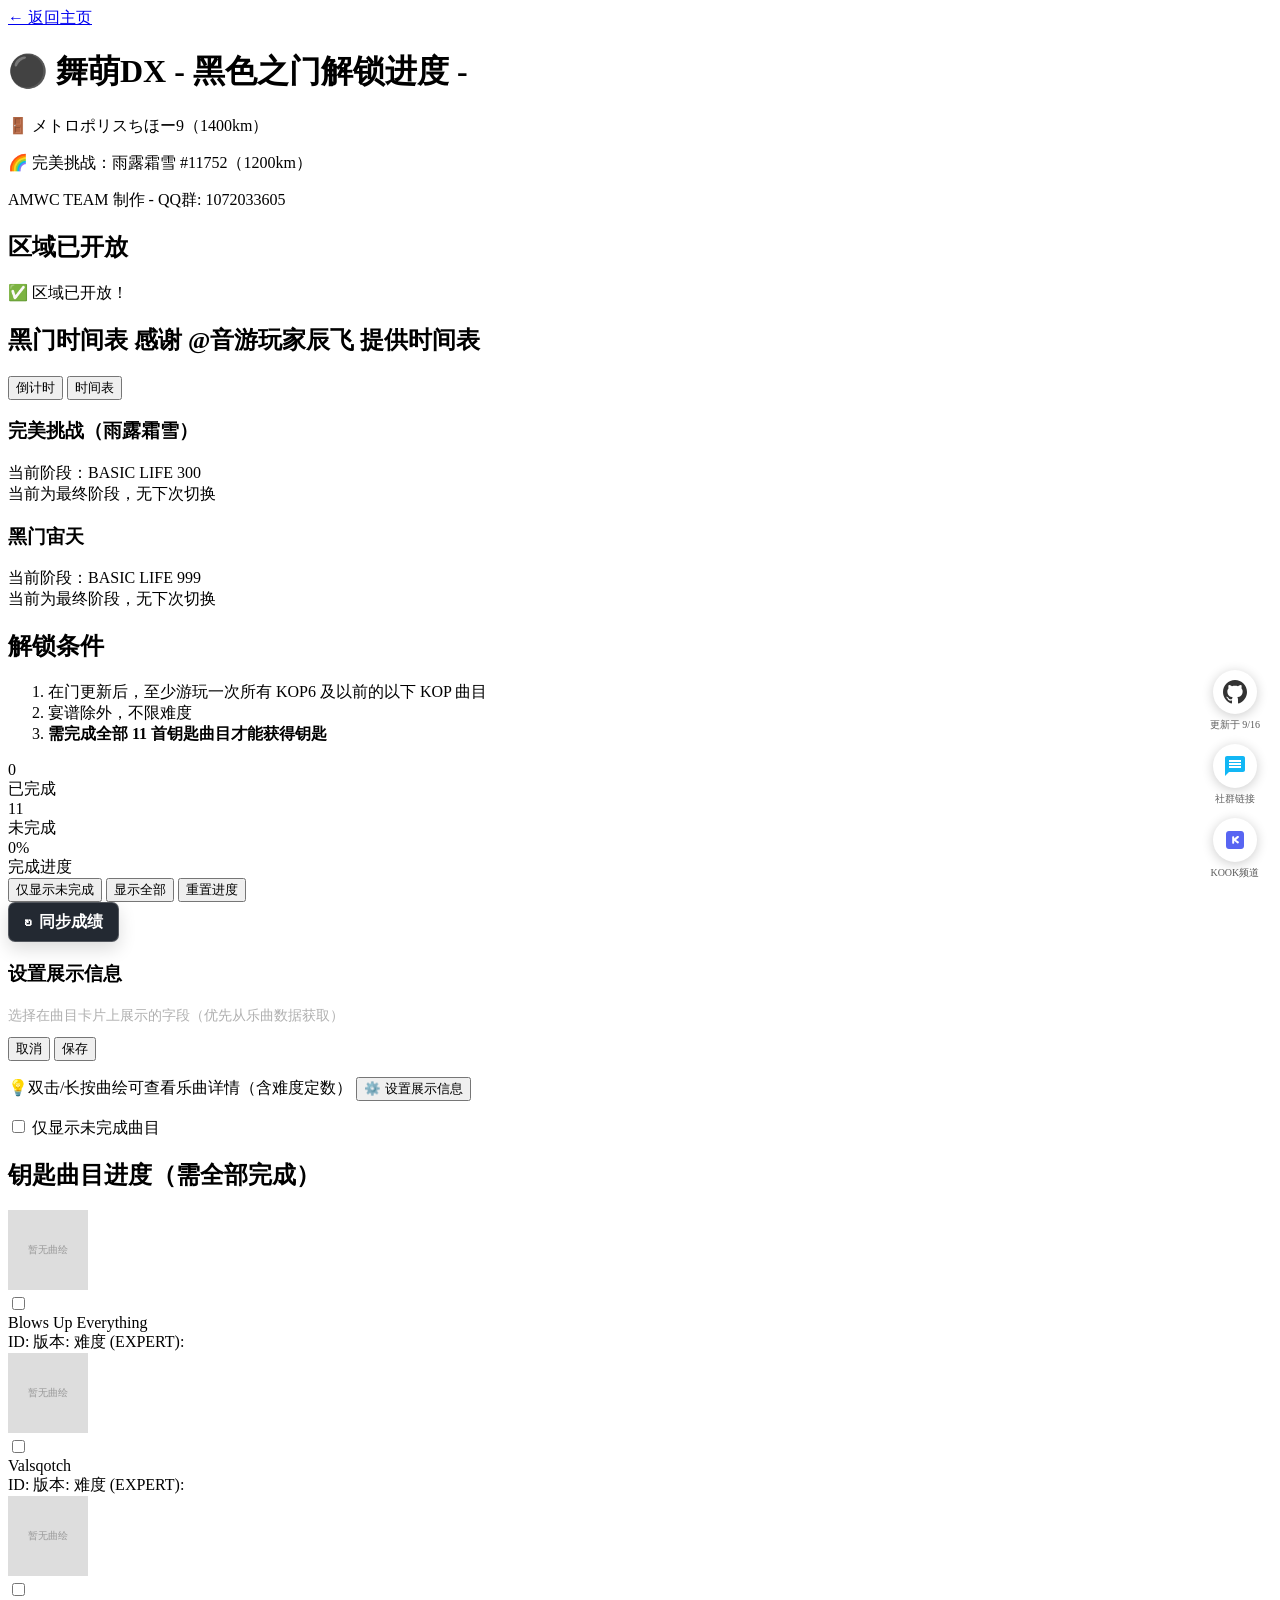
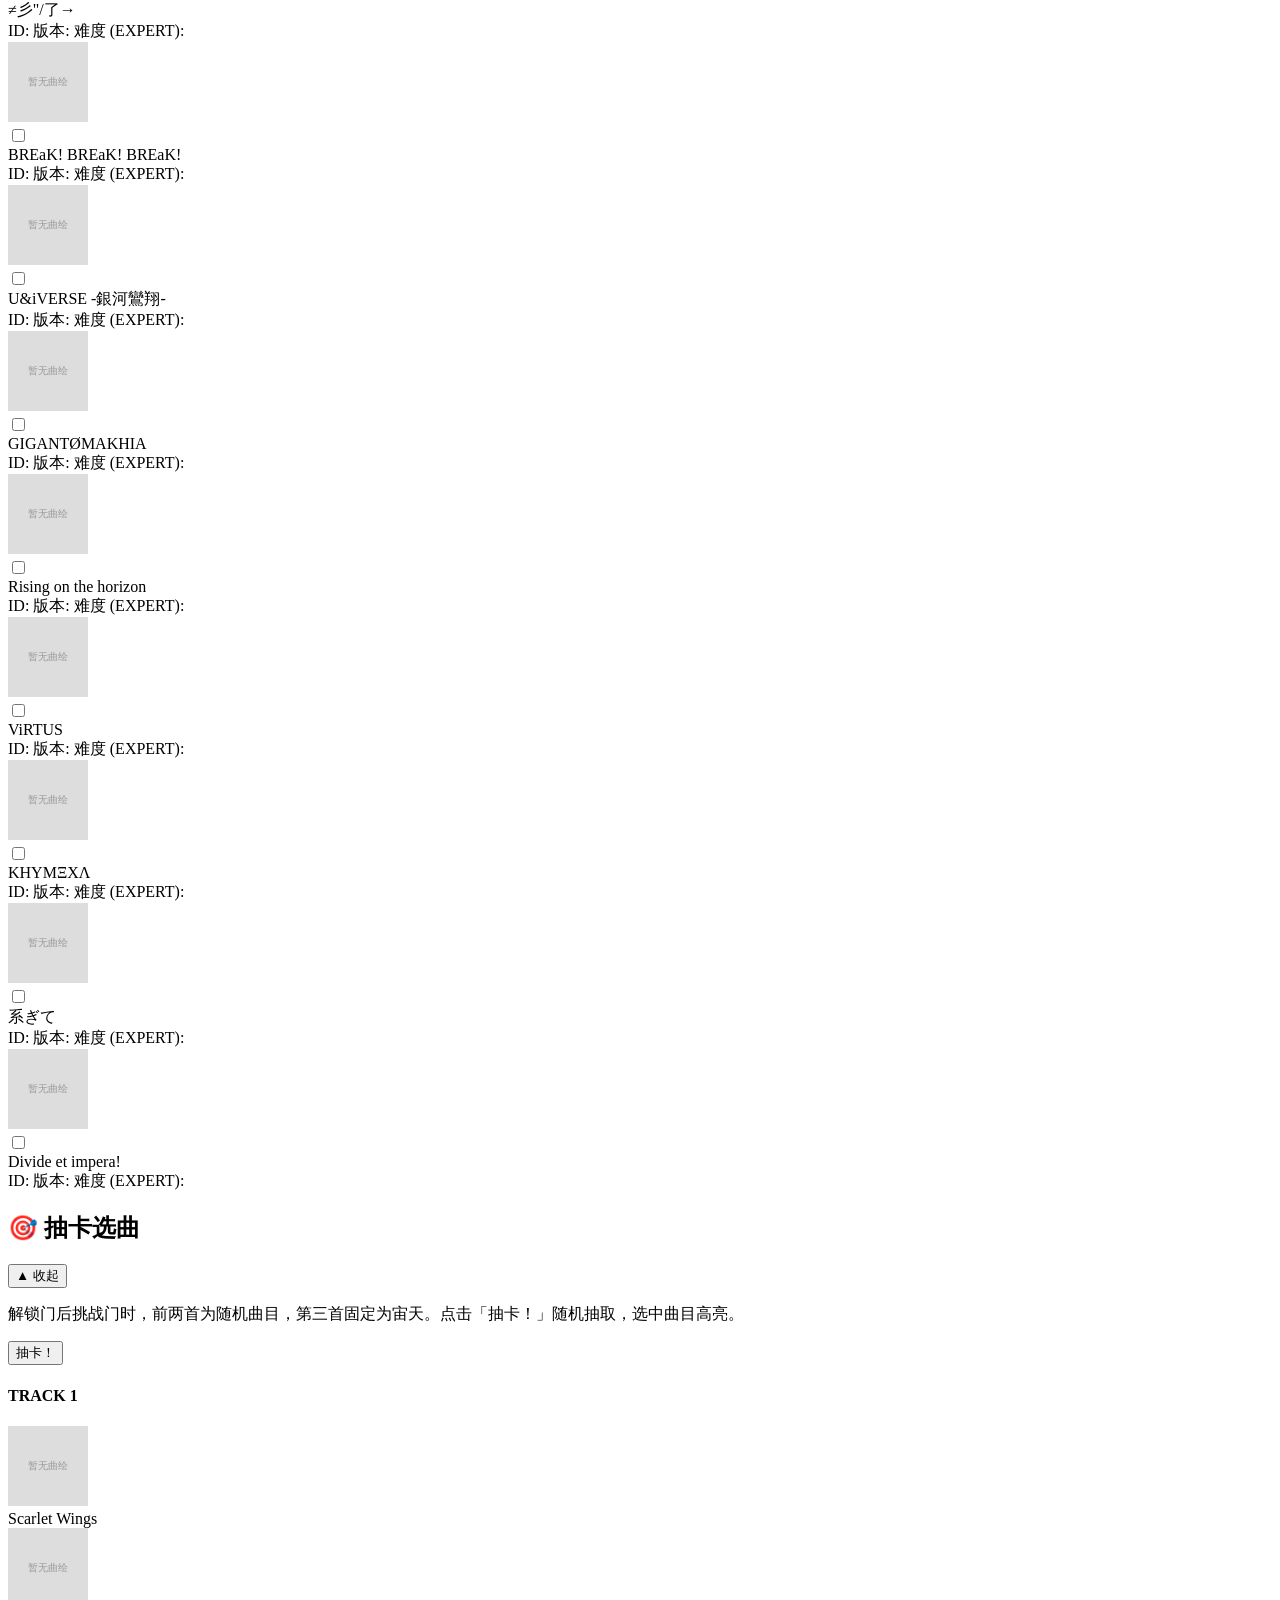
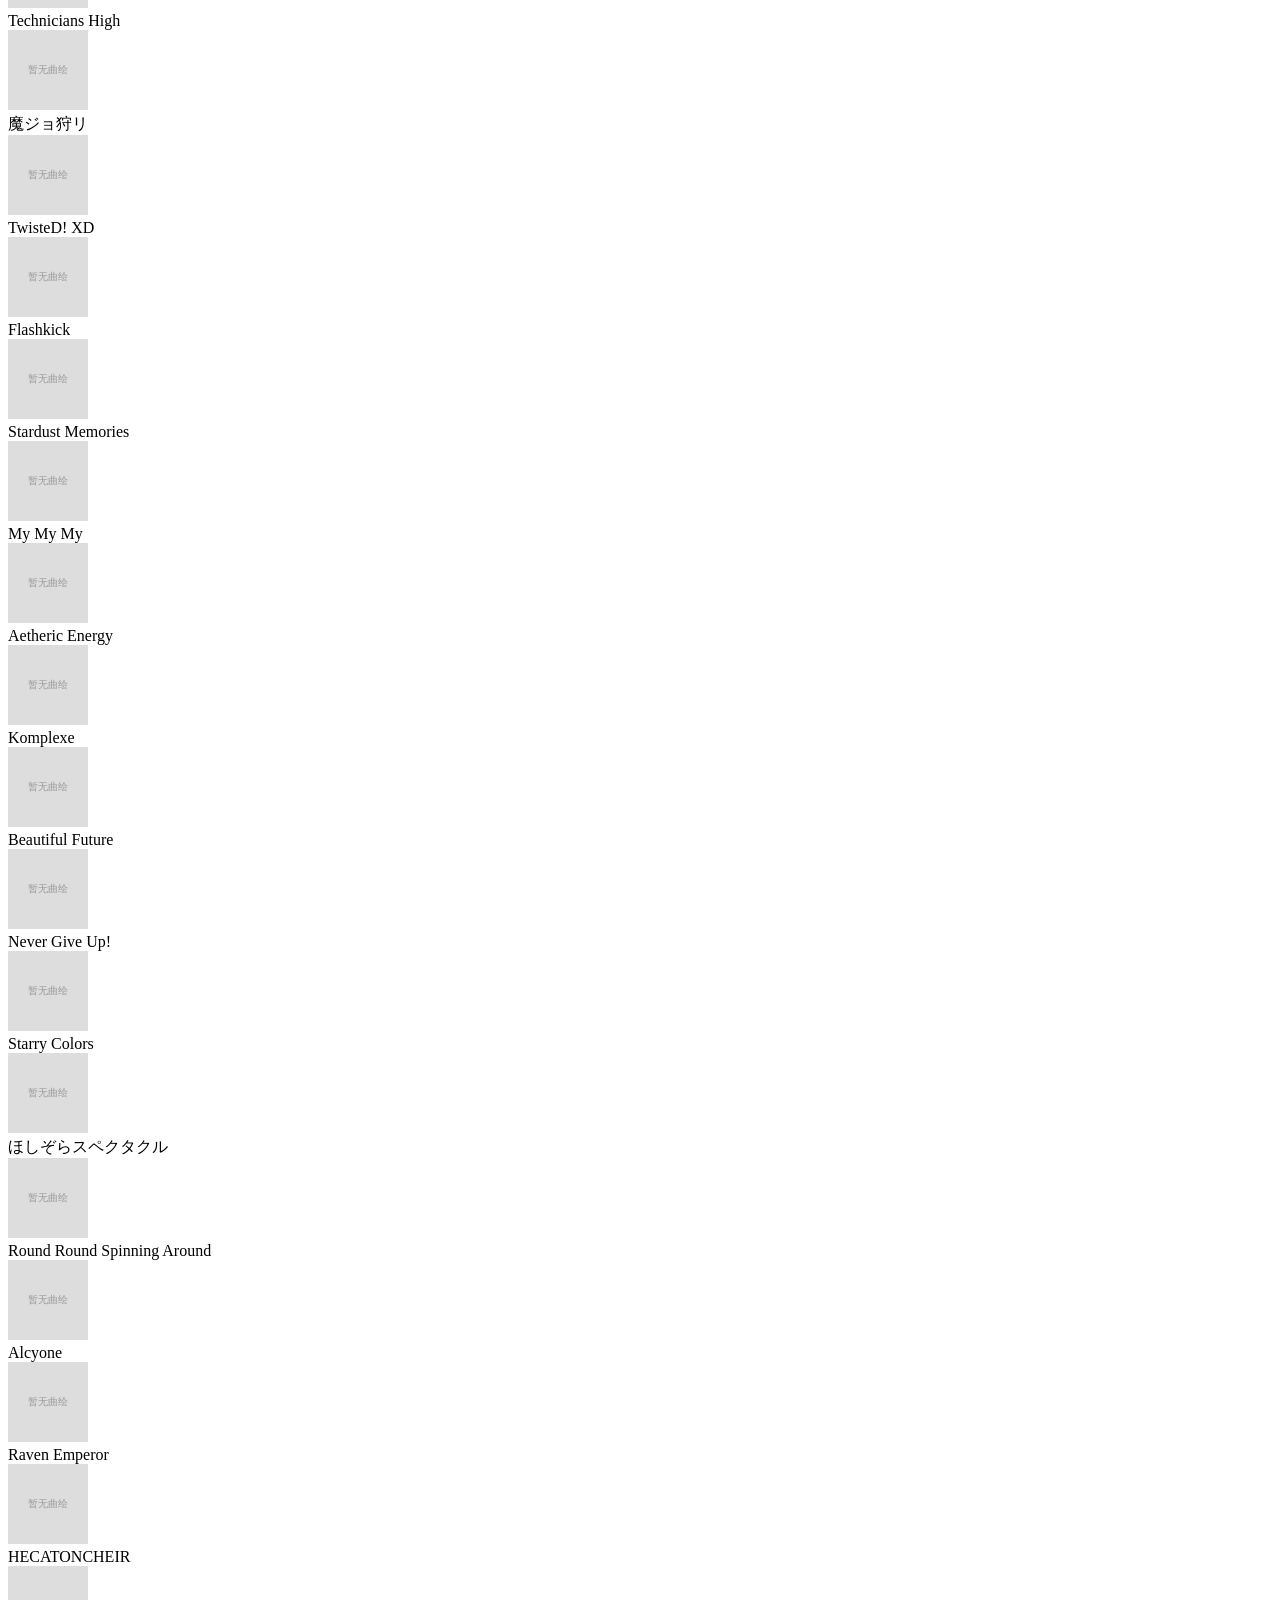
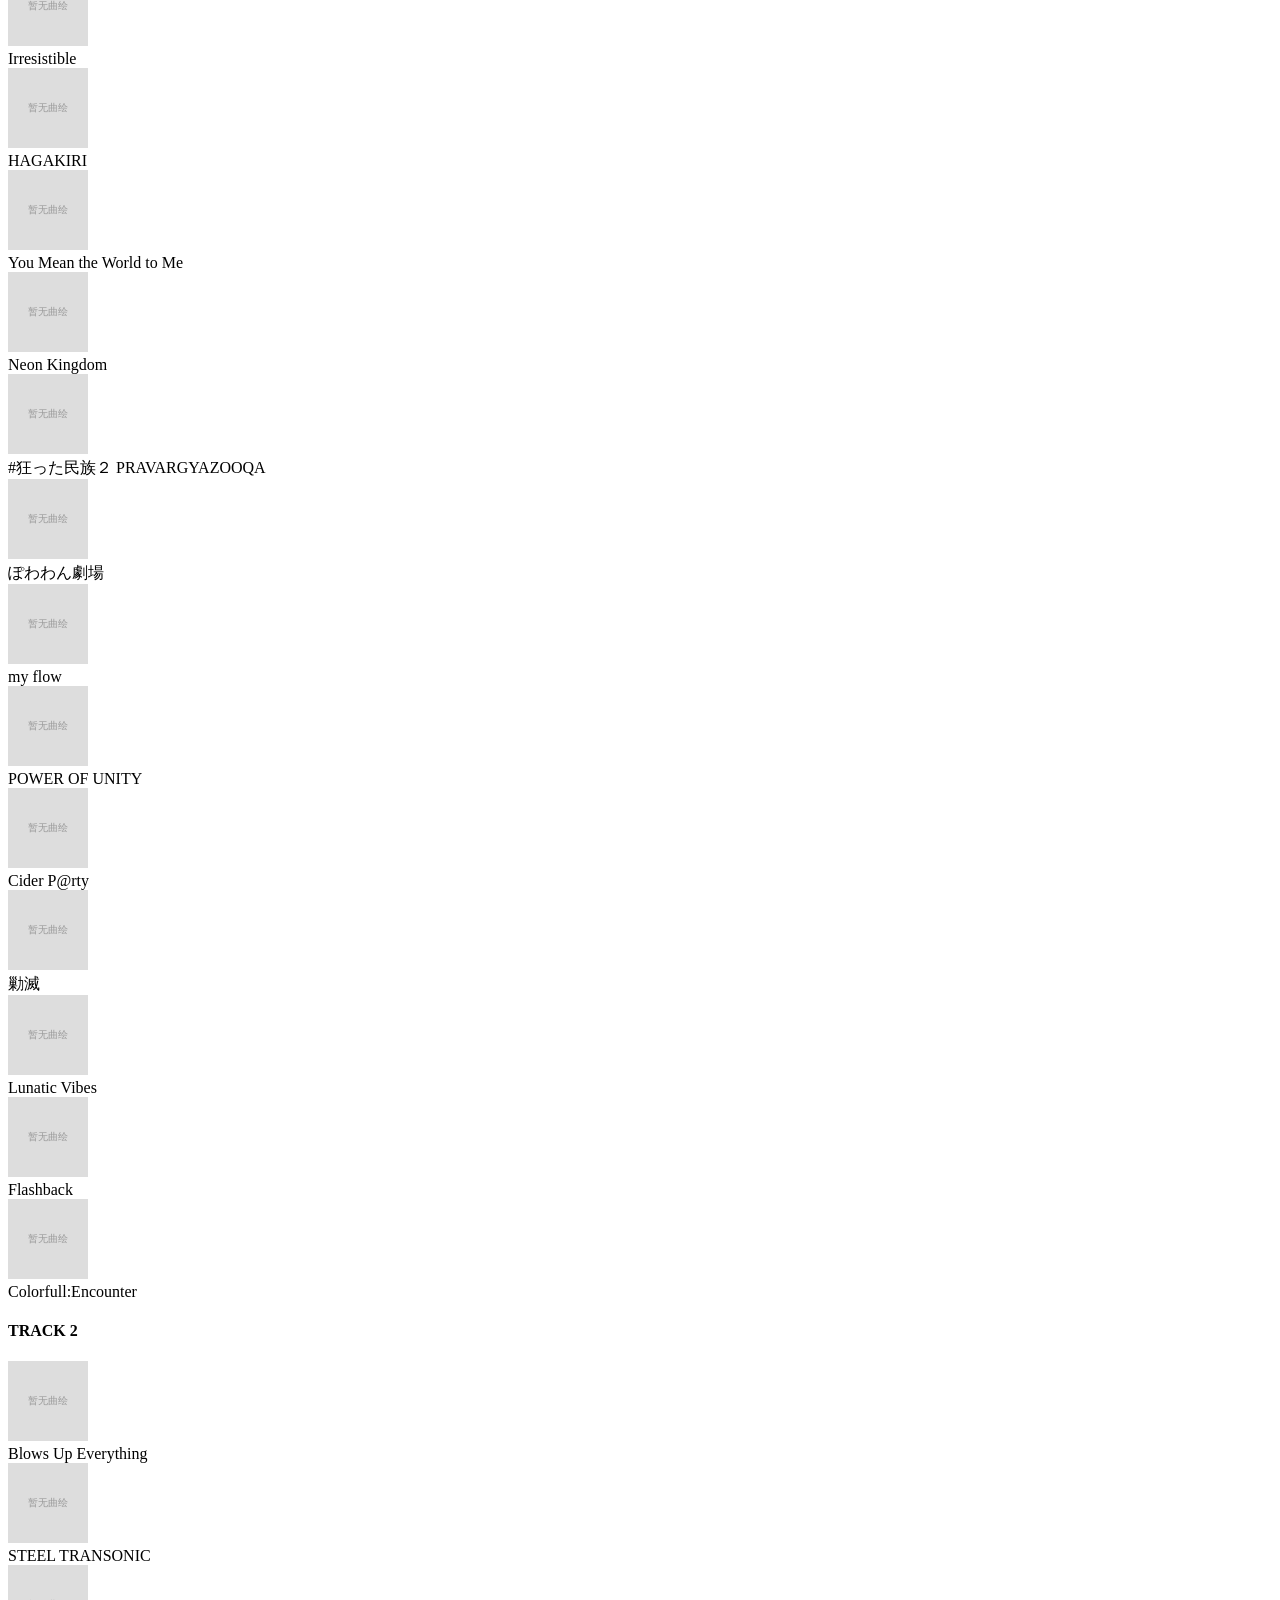
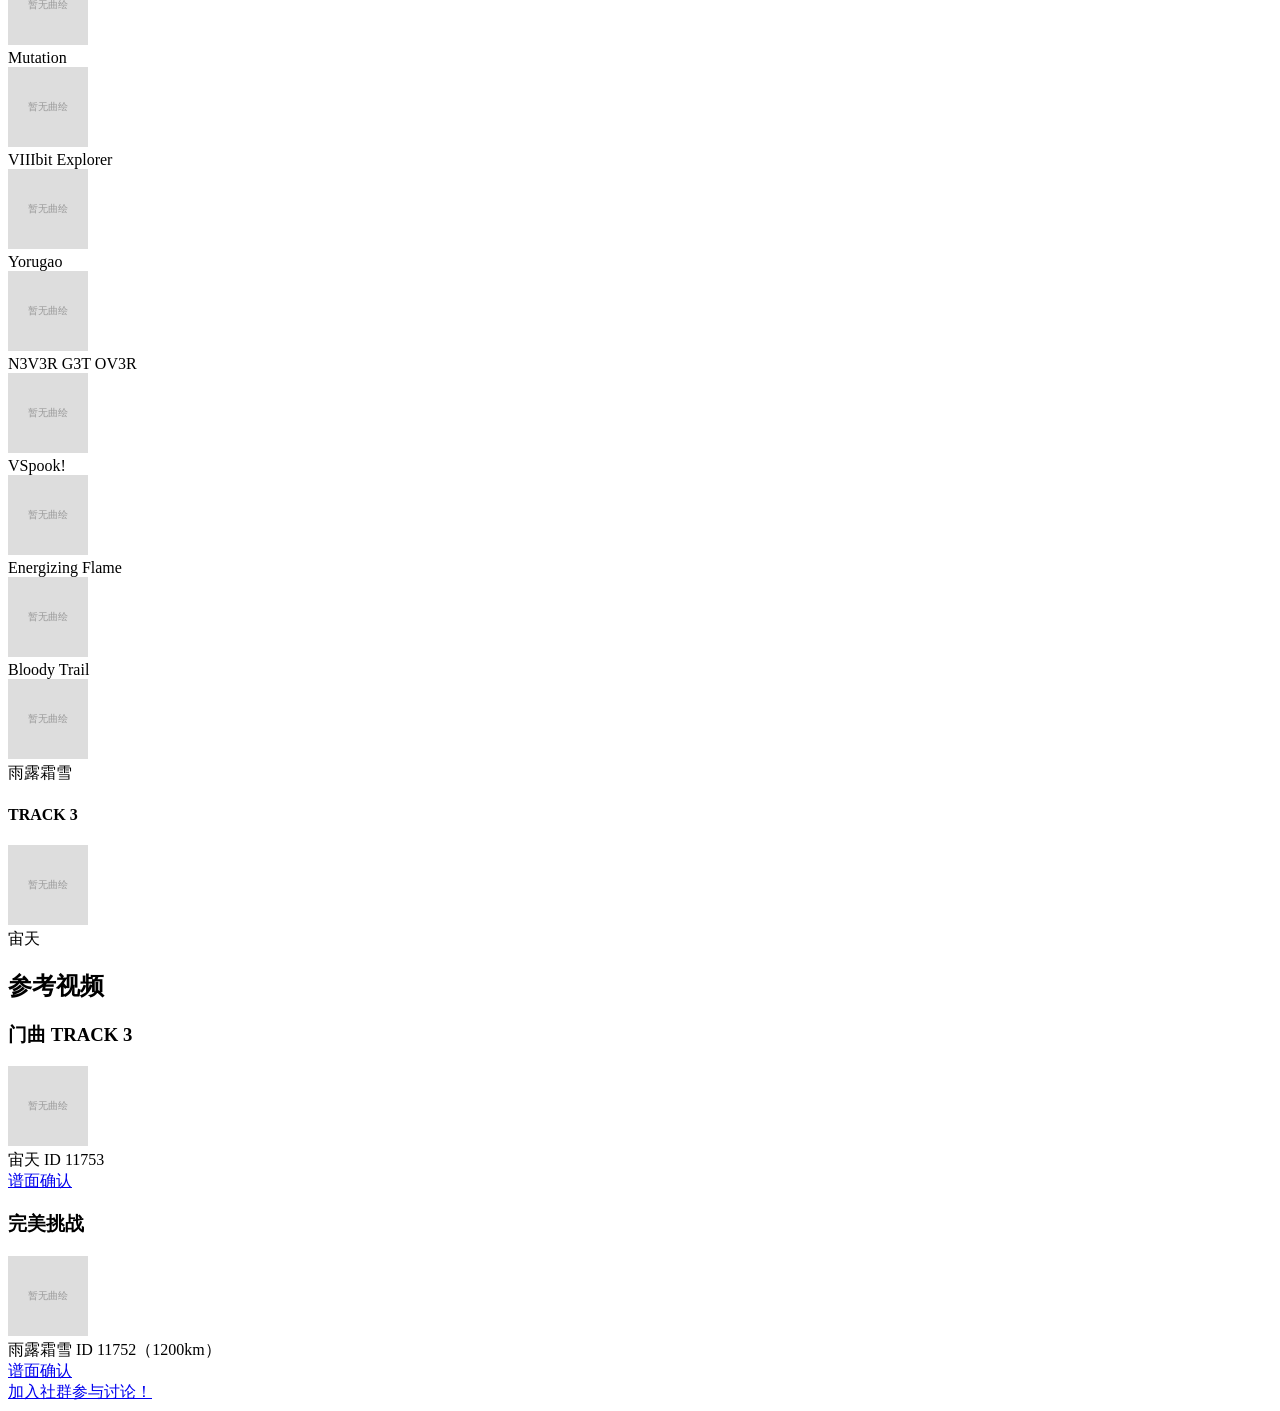
==== commit dcd88065: "feat: expand gate challenge section by default 抽卡选曲区块默认展开（用户显式收起过才保持折叠，读 localStorage '!== false'）， " ====
--- a/BLACKKALEIDXSCOPE/index.html
+++ b/BLACKKALEIDXSCOPE/index.html
@@ -265,12 +265,12 @@
         <div class="gate-challenge-section gate-challenge-section--black">
             <div class="gate-challenge-header" id="gate-challenge-header">
                 <h2 class="gate-challenge-title">🎯 抽卡选曲</h2>
-                <button type="button" class="gate-challenge-toggle" id="gate-challenge-toggle" aria-expanded="false" data-umami-event="gate-challenge-toggle-black">
-                    <span class="toggle-icon">▼</span>
-                    <span class="toggle-text">展开</span>
+                <button type="button" class="gate-challenge-toggle" id="gate-challenge-toggle" aria-expanded="true" data-umami-event="gate-challenge-toggle-black">
+                    <span class="toggle-icon">▲</span>
+                    <span class="toggle-text">收起</span>
                 </button>
             </div>
-            <div class="gate-challenge-body" id="gate-challenge-body" style="display: none;">
+            <div class="gate-challenge-body" id="gate-challenge-body">
                 <p class="gate-challenge-desc">解锁门后挑战门时，前两首为随机曲目，第三首固定为宙天。点击「抽卡！」随机抽取，选中曲目高亮。</p>
                 <div class="gate-challenge-actions">
                     <button id="gate-random" class="btn btn-primary" data-umami-event="gate-challenge-random-black">抽卡！</button>
@@ -335,7 +335,7 @@
     <script src="../song-display.js"></script>
     <script src="../song-detail.js"></script>
     <script src="../player-sync.js"></script>
-    <script src="script.js" data-performance="true"></script>
+    <script src="script.js?v=9-16" data-performance="true"></script>
     <div class="github-footer-float">
         <div class="footer-float-item">
             <a href="https://github.com/Michaelwucoc/KALEIDXSCOPE" target="_blank" rel="noopener noreferrer" class="footer-float-link github-footer-link" data-umami-event="github-link-black" title="GitHub 源码">
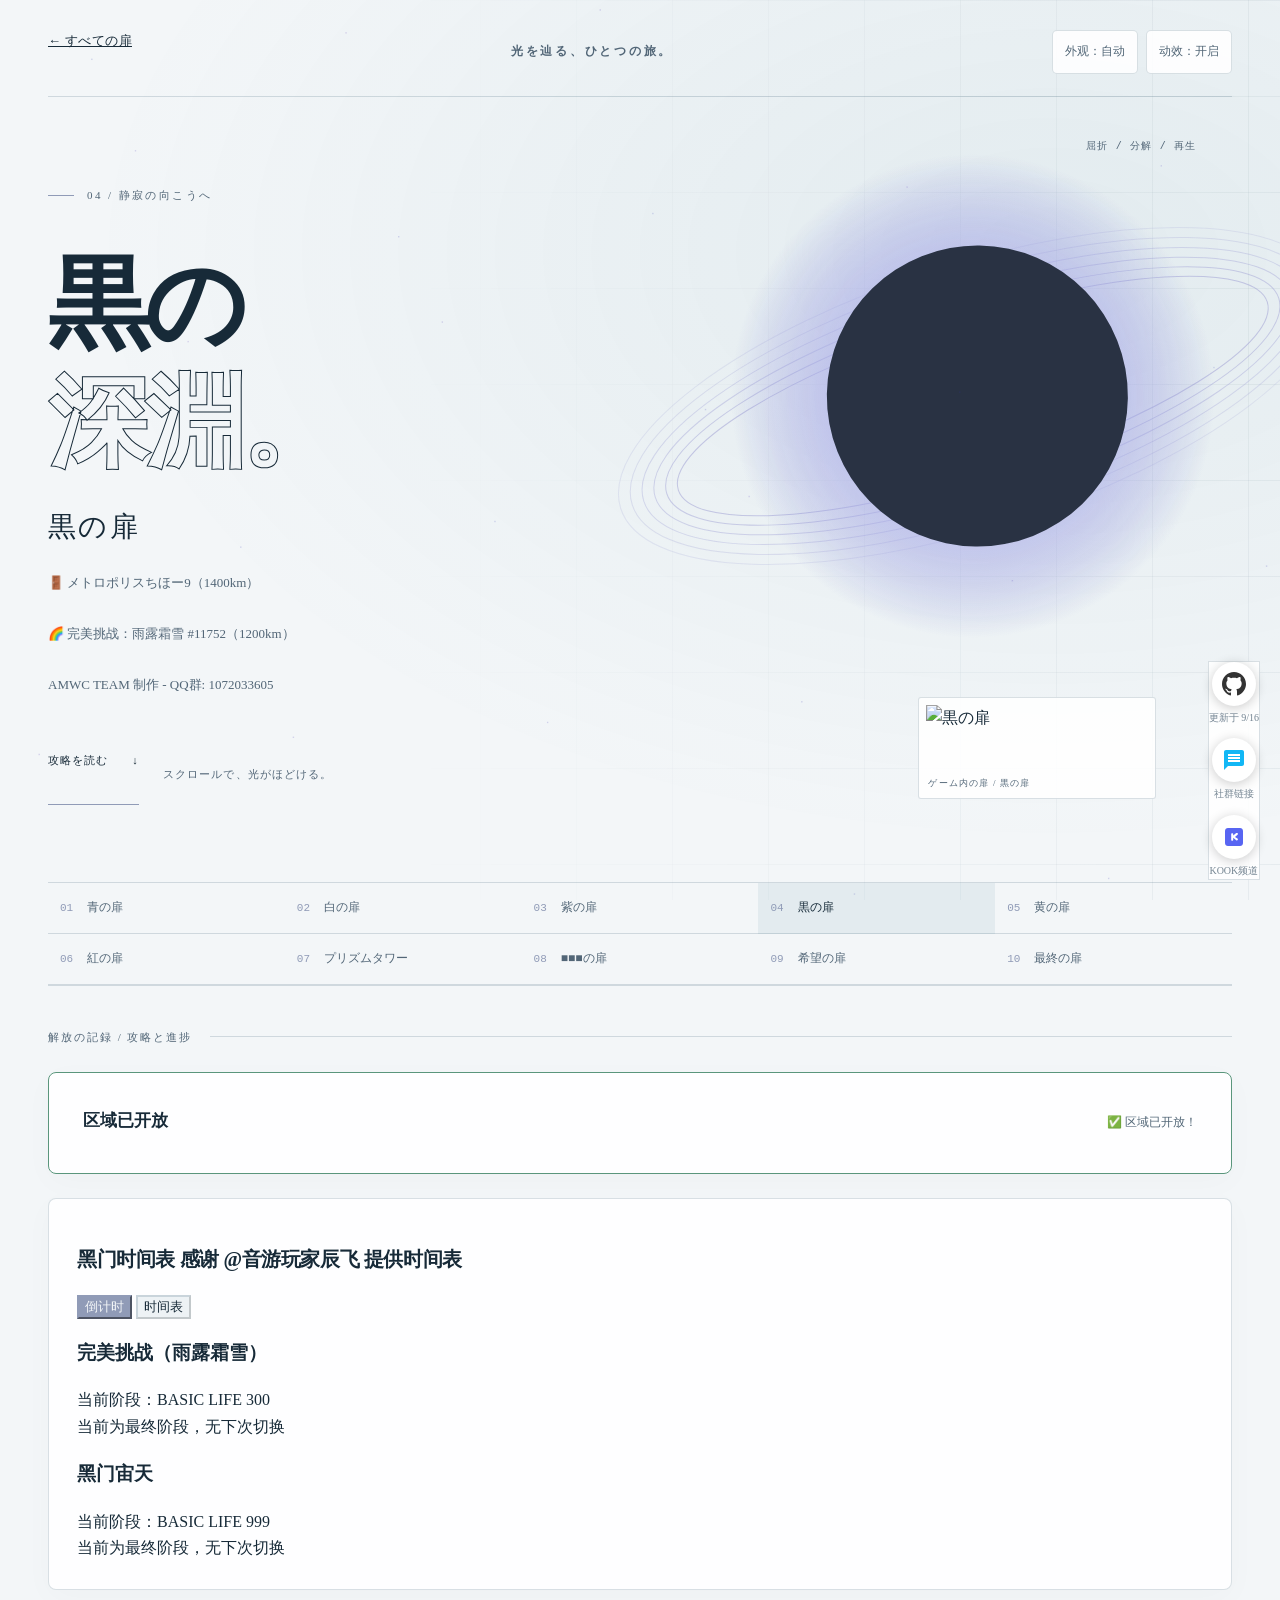
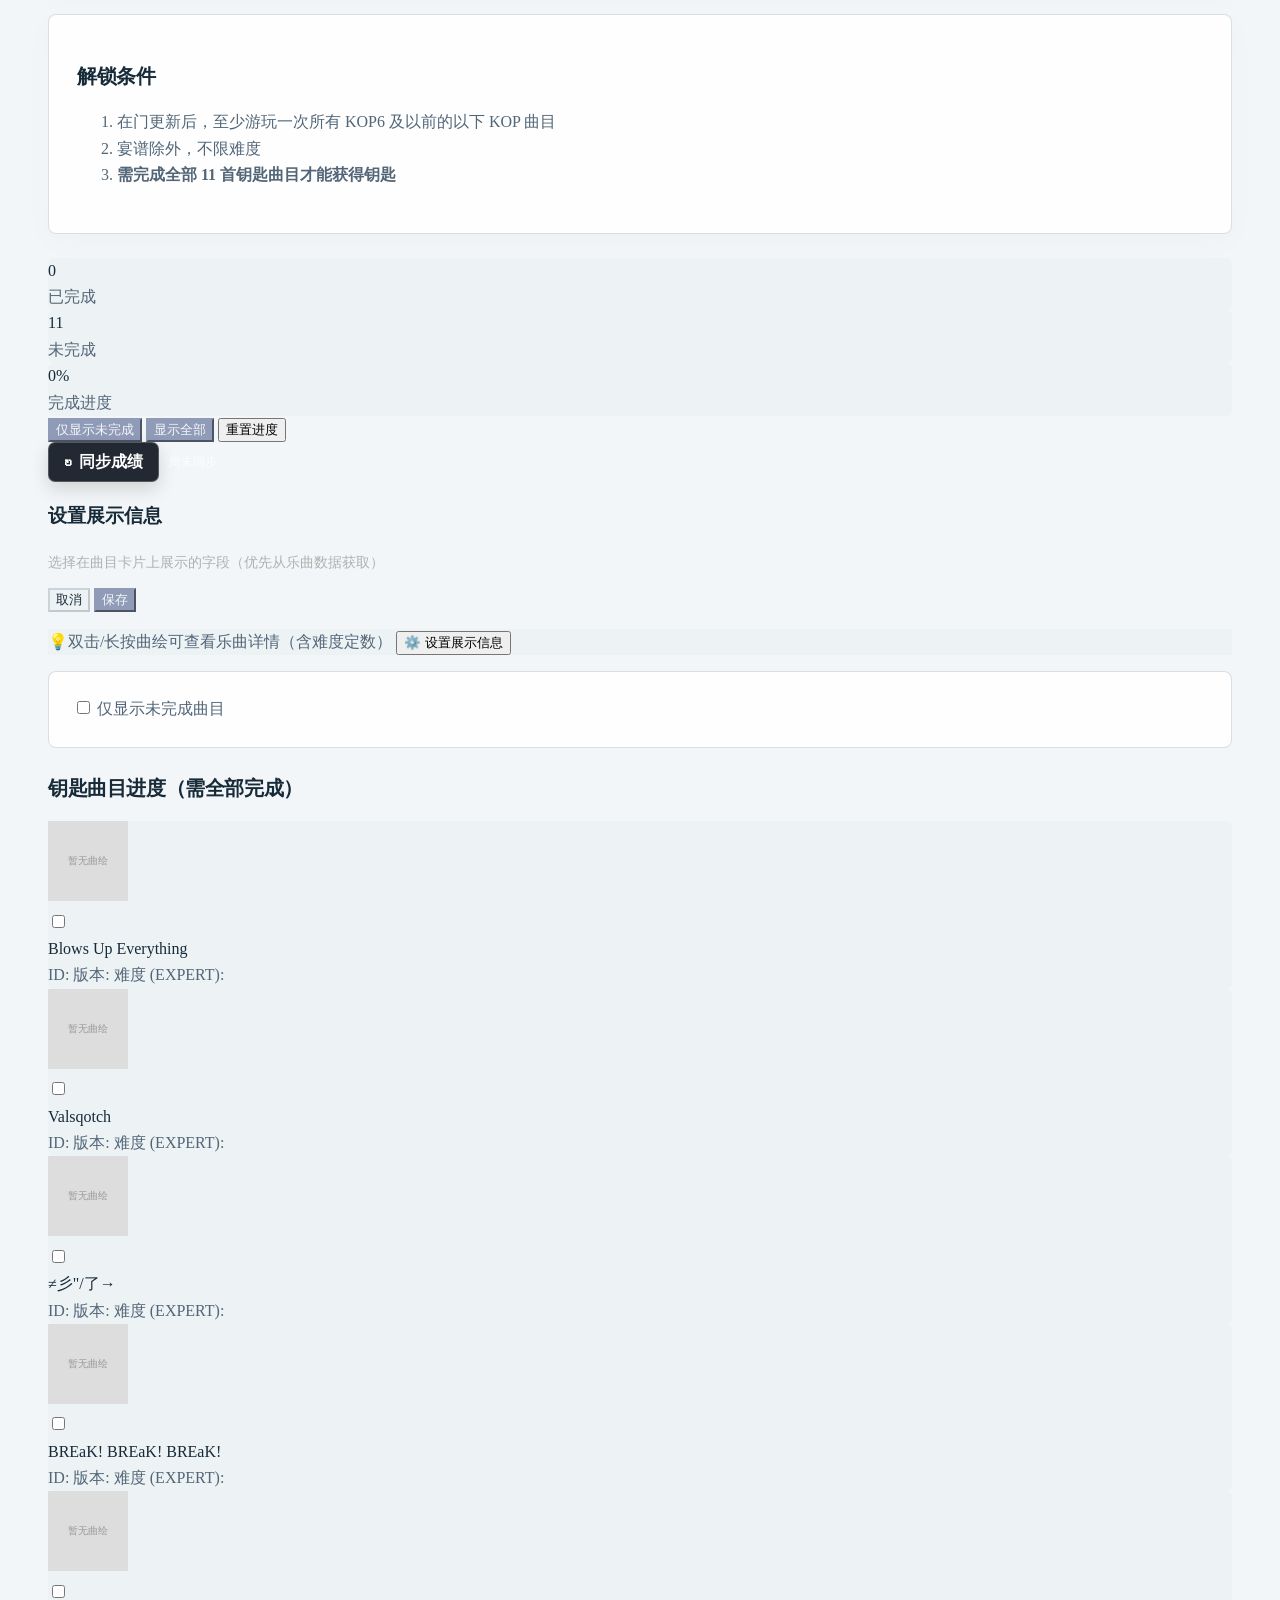
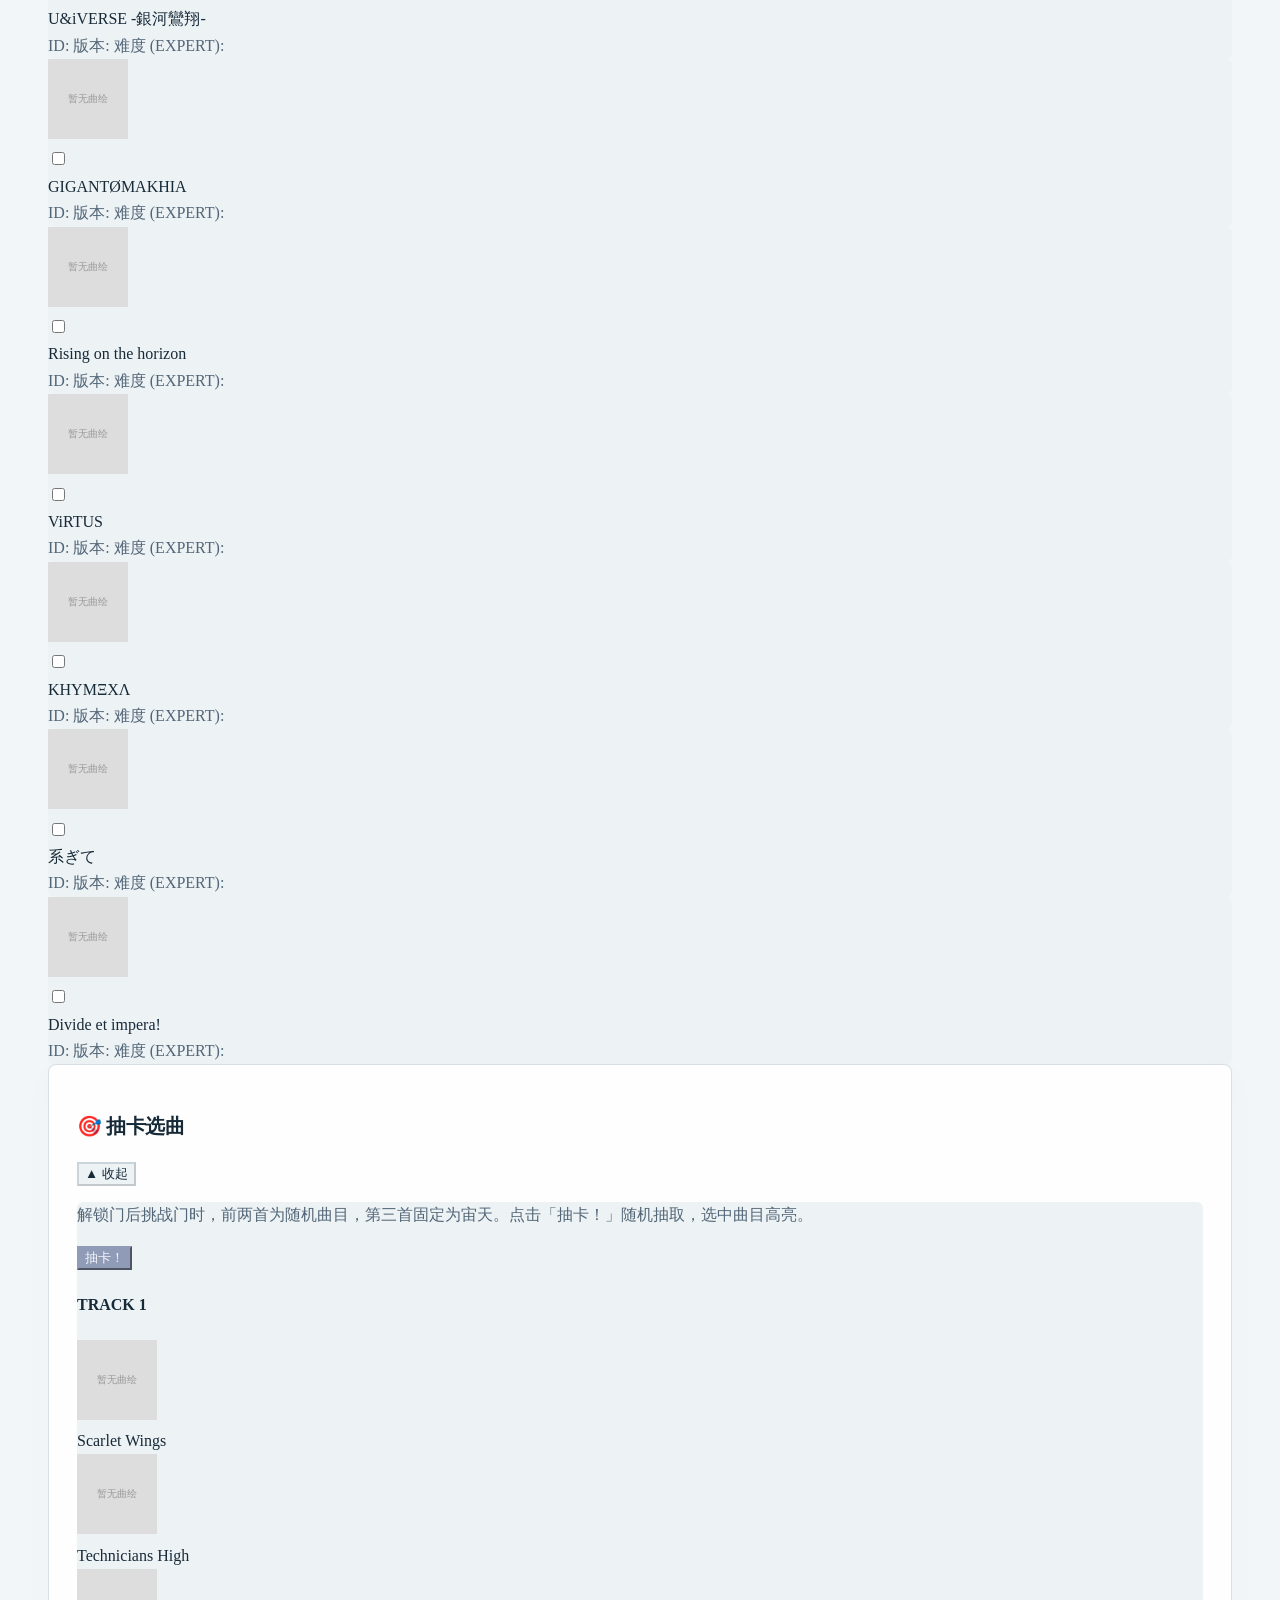
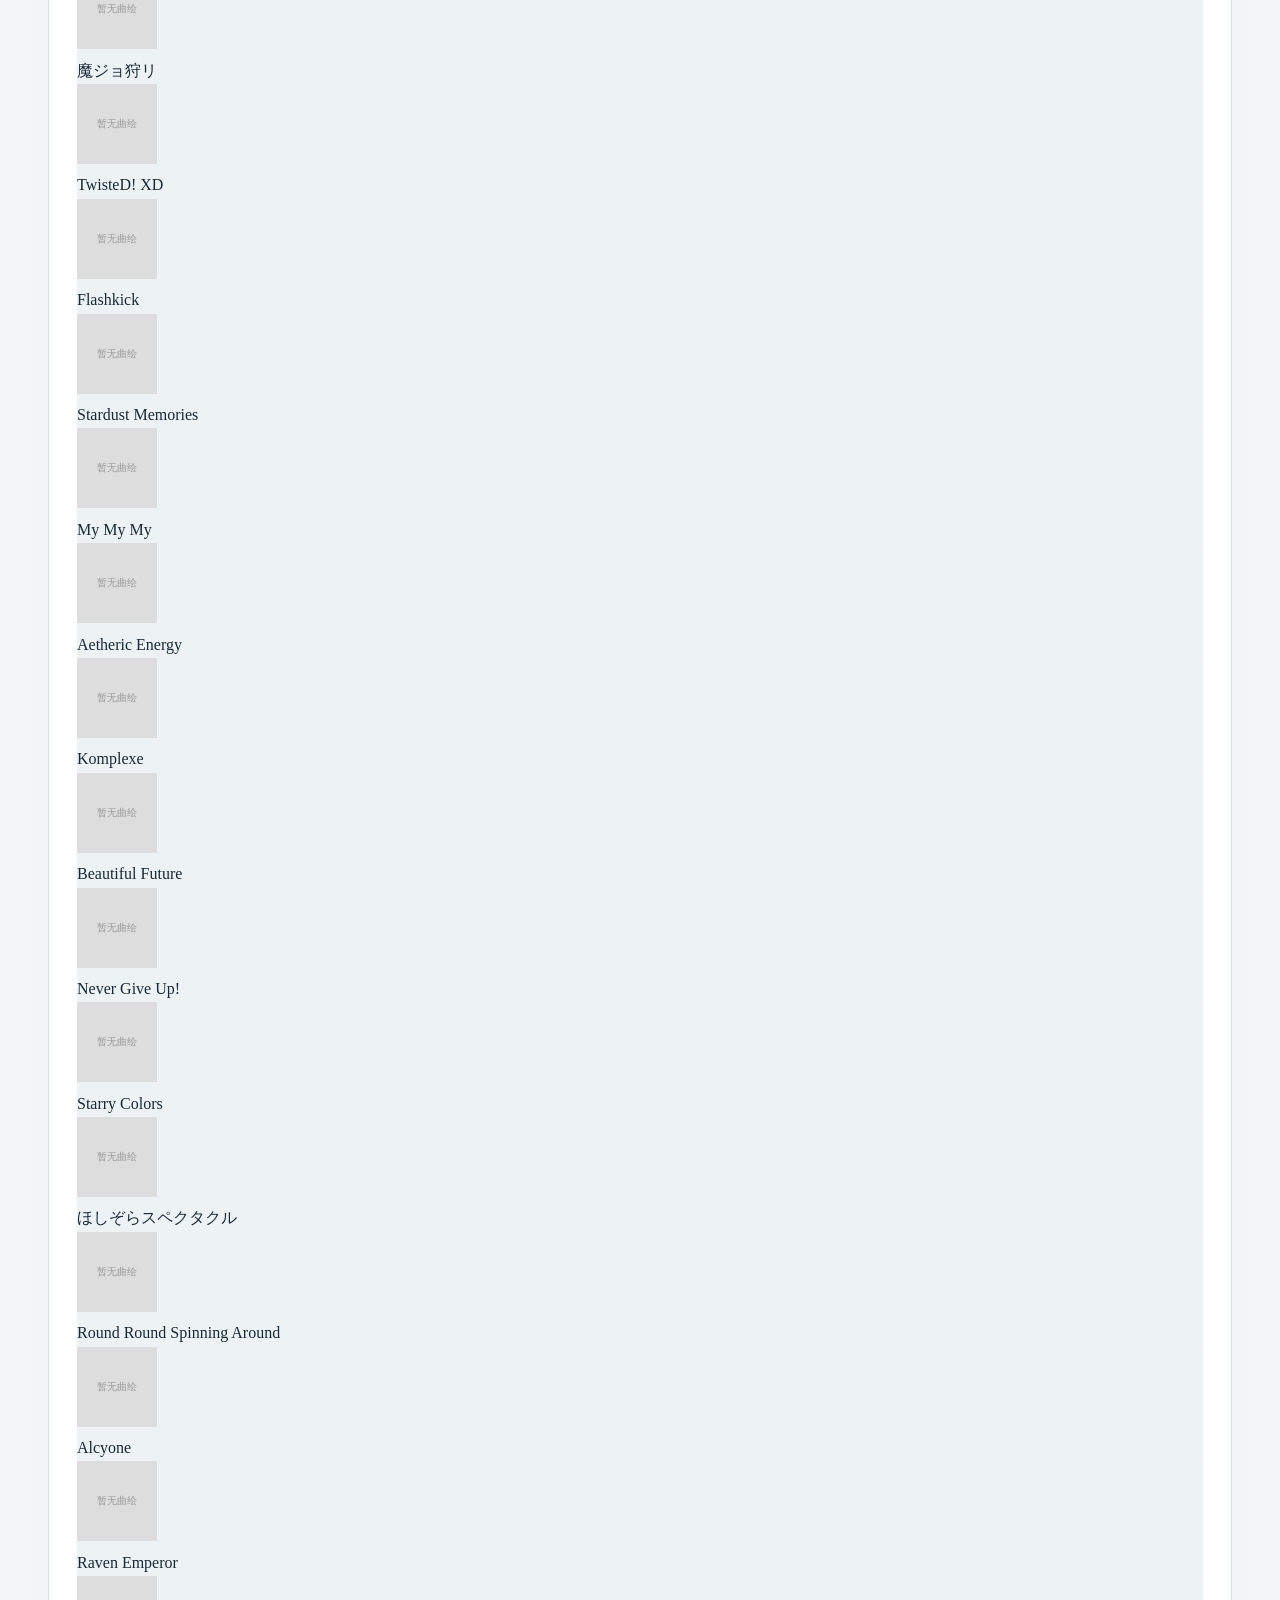
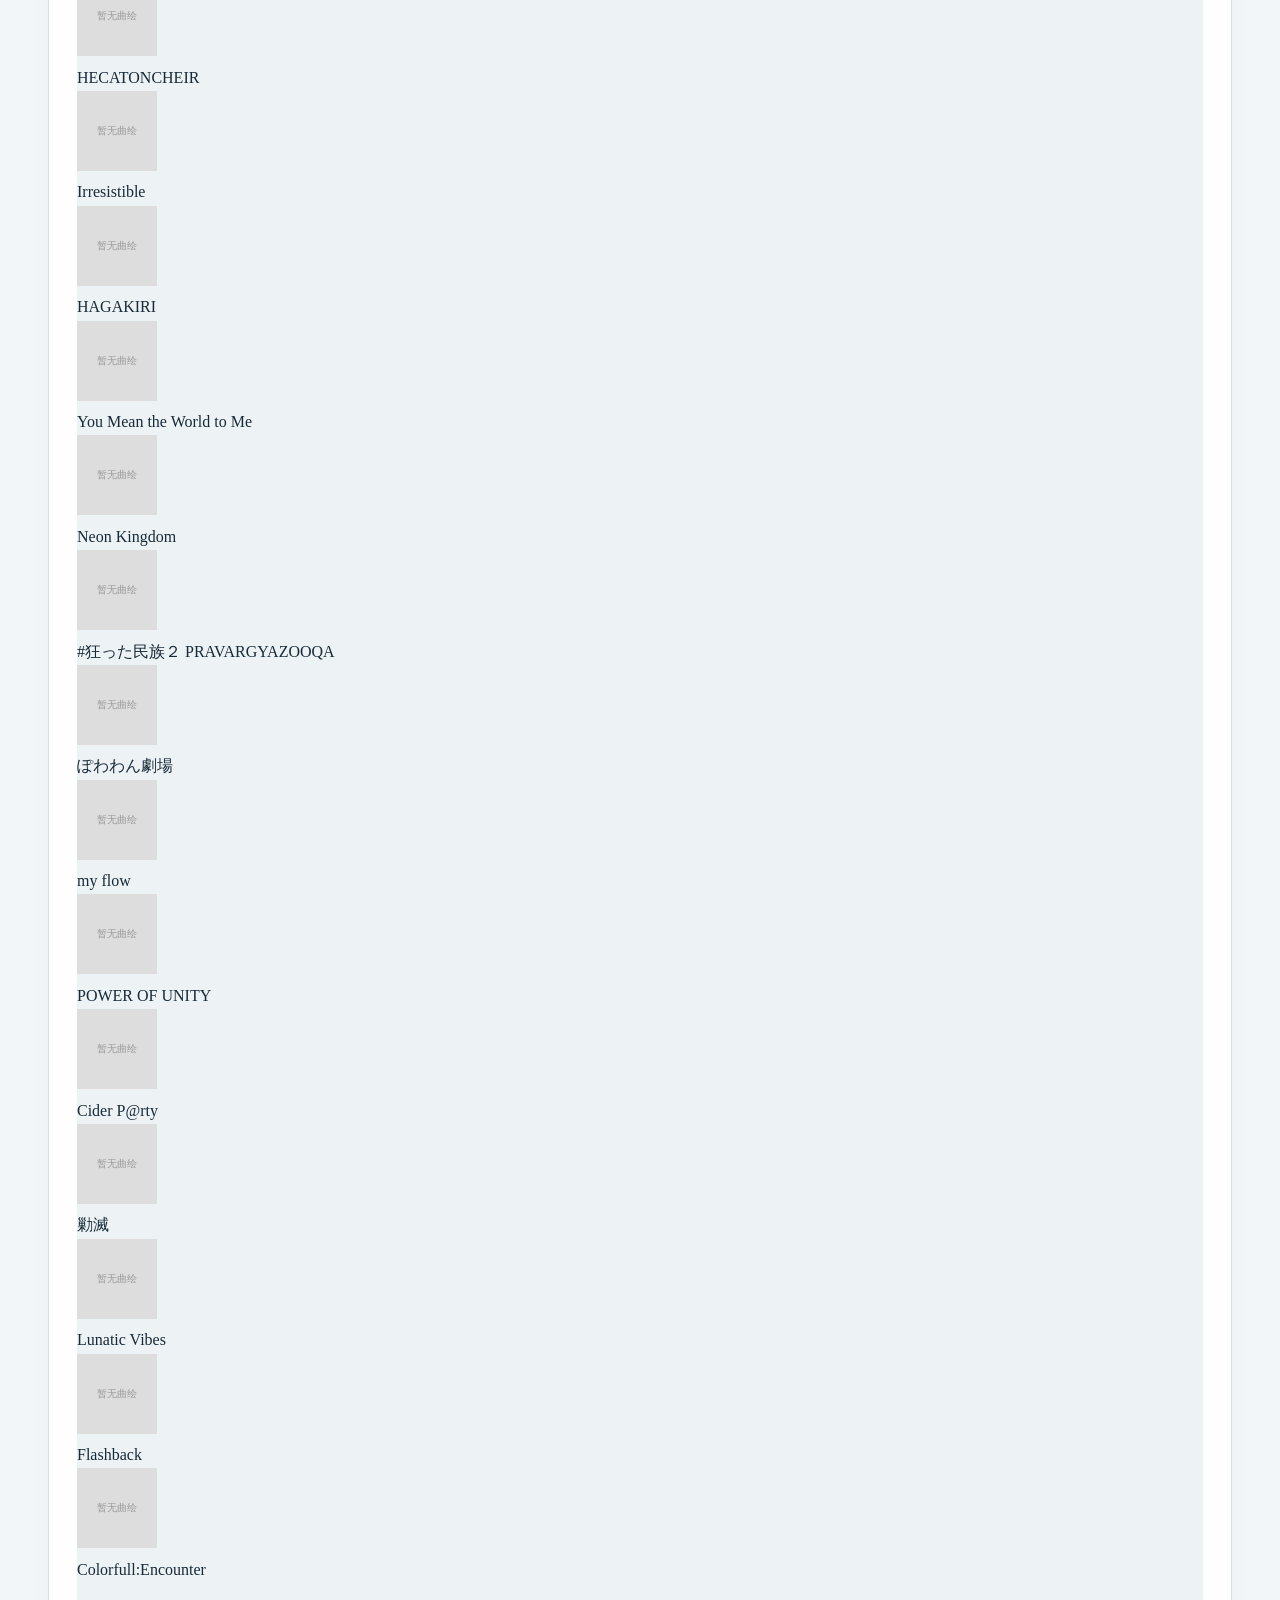
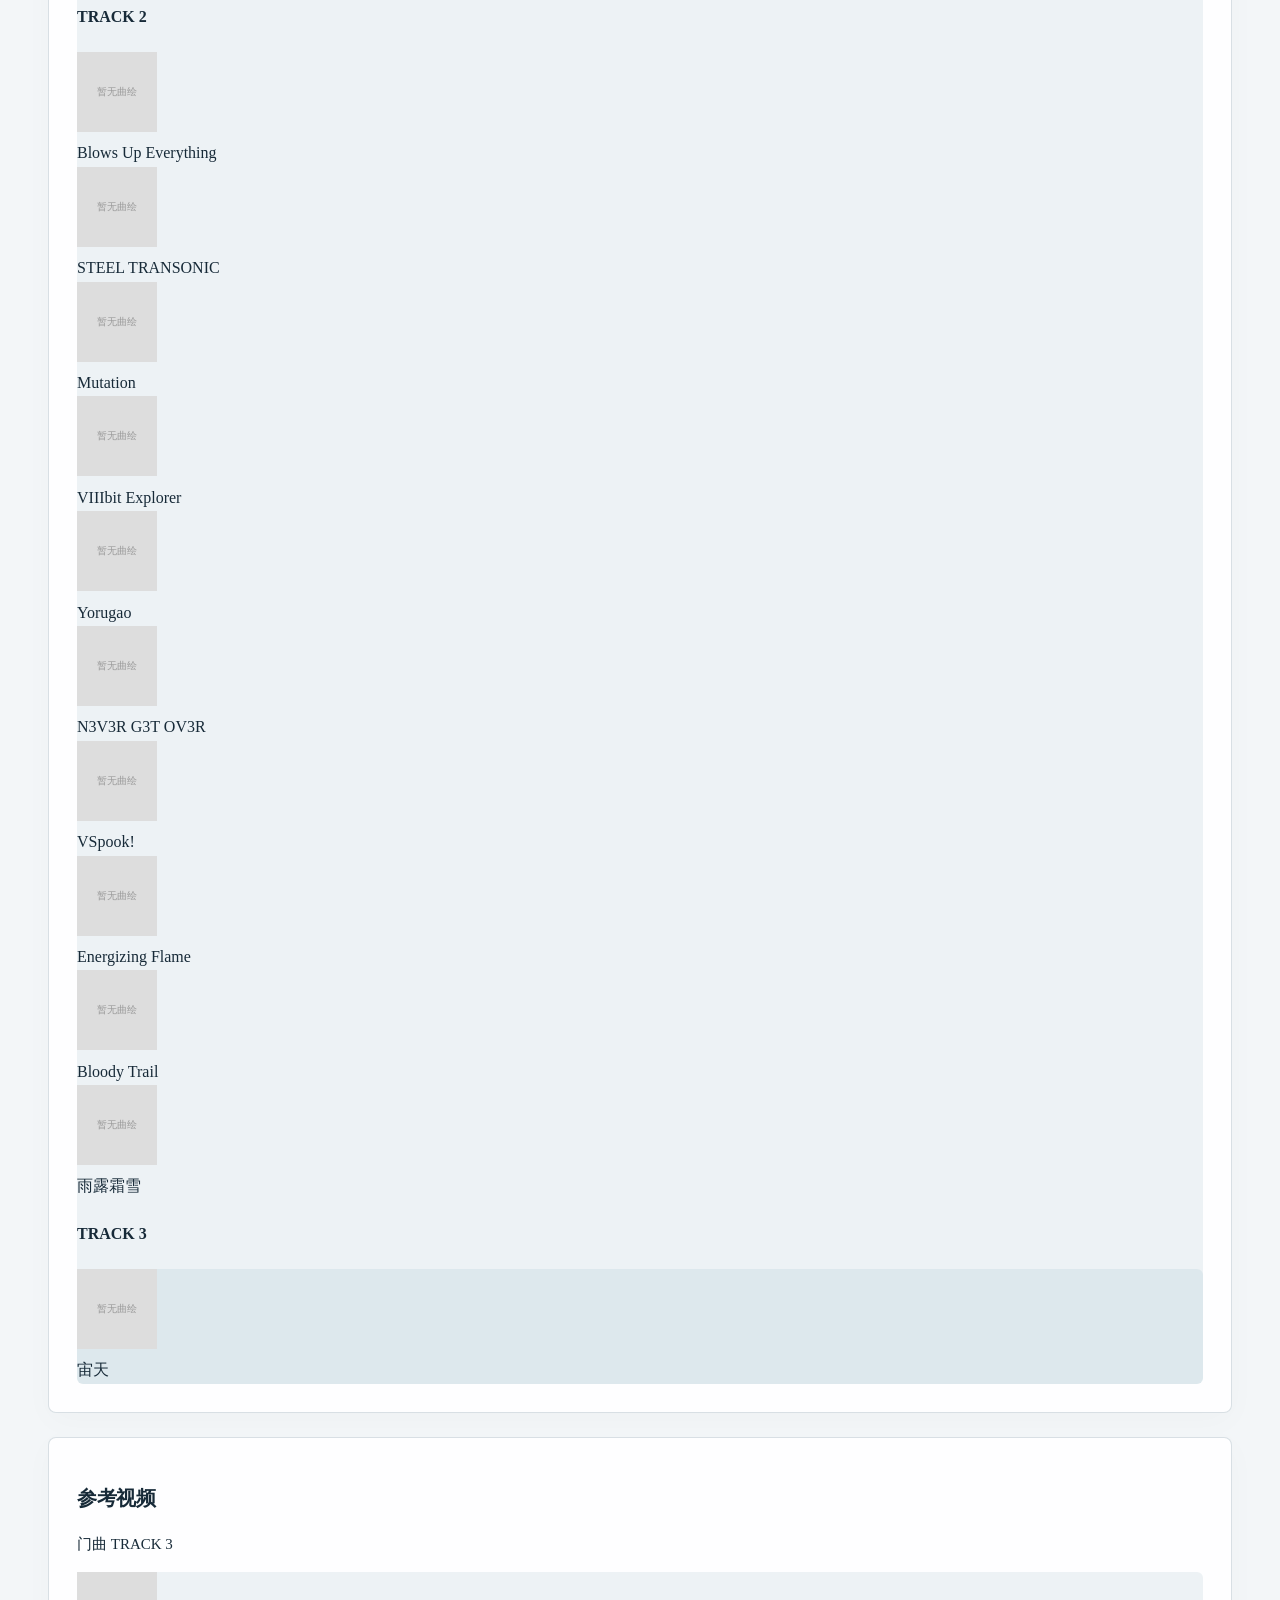
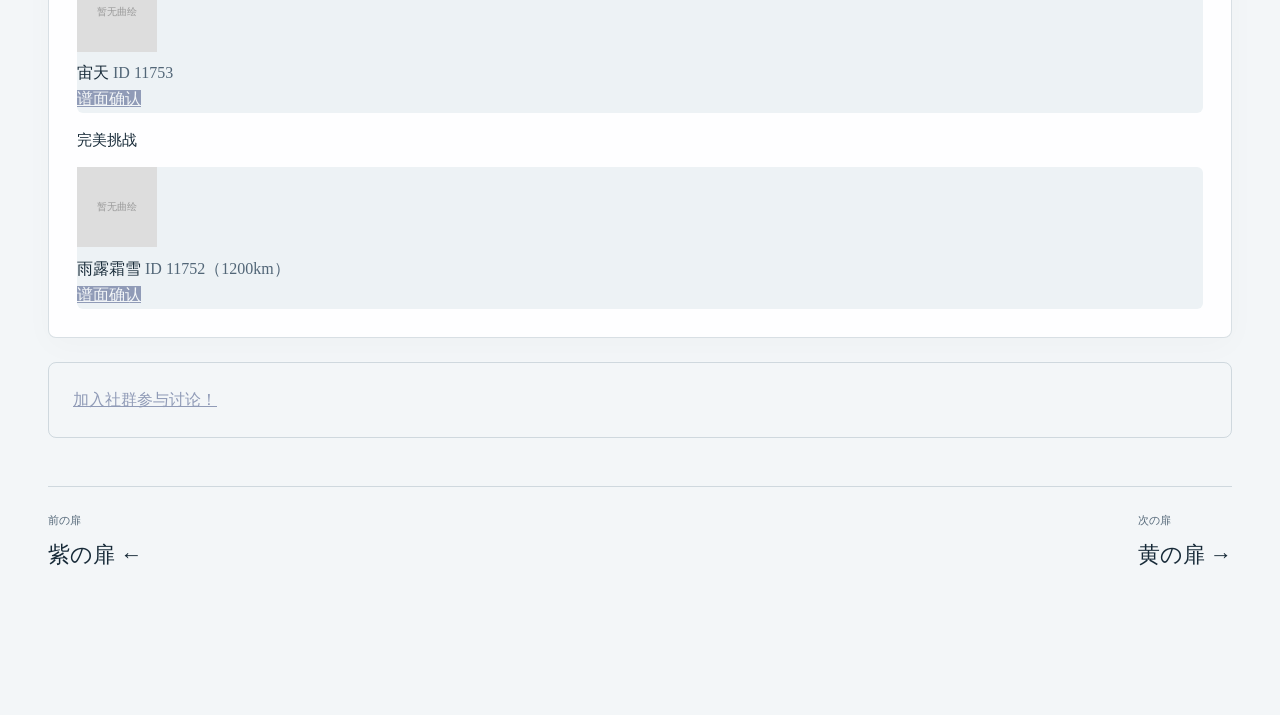
==== commit 5c0baff2: "feat: redesign gate journey and fix legacy page flash" ====
--- a/BLACKKALEIDXSCOPE/index.html
+++ b/BLACKKALEIDXSCOPE/index.html
@@ -10,8 +10,8 @@
     <link rel="stylesheet" href="../github-footer.css">
     <link rel="stylesheet" href="../player-sync.css">
     <script src="../site-config.js?v=9-16"></script>
-    <script defer src="https://s.awmc.cc/script.js" data-website-id="4416a8d7-49f0-4b07-a14a-e82d30716b2a"></script>
-    <script defer src="https://s.awmc.cc/recorder.js" data-website-id="4416a8d7-49f0-4b07-a14a-e82d30716b2a" data-sample-rate="0.15" data-mask-level="moderate" data-max-duration="1200000"></script>
+    <script async src="https://s.awmc.cc/script.js" data-website-id="4416a8d7-49f0-4b07-a14a-e82d30716b2a"></script>
+    <script async src="https://s.awmc.cc/recorder.js" data-website-id="4416a8d7-49f0-4b07-a14a-e82d30716b2a" data-sample-rate="0.15" data-mask-level="moderate" data-max-duration="1200000"></script>
     <script
       src="https://static.flashcat.cloud/browser-sdk/v0/flashcat-rum.js"
       type="text/javascript">
@@ -28,6 +28,10 @@
       defaultPrivacyLevel: "allow"
     });
     </script>
+    <link rel="stylesheet" href="../gate-experience.css">
+    <script defer src="../gate-site.js"></script>
+    <script defer src="../gate-scene.js"></script>
+    <script src="../gate-boot.js"></script>
 </head>
 <body>
     <div class="container">
--- a/gate-experience.css
+++ b/gate-experience.css
@@ -0,0 +1,259 @@
+/* Shared visual language; original guide layout and application IDs stay intact. */
+html[data-gate-boot="pending"] body { visibility: hidden; }
+body.gate-experience .container { margin: 0 auto; }
+body.gate-experience .gate-hero .gate-display { font-family: 'Hiragino Kaku Gothic ProN', 'Yu Gothic', sans-serif; font-weight: 600; letter-spacing: -.045em; line-height: 1.18; }
+body.gate-experience .gate-journey { display: grid; grid-template-columns: repeat(5, minmax(0, 1fr)); }
+body.gate-experience .gate-journey a { padding: 15px 12px; border: 0; border-bottom: 1px solid var(--gate-line); min-width: 0; }
+.gate-door-list { display: flex; flex-direction: column; margin: 0 0 48px; }
+.gate-door { display: grid; grid-template-columns: 60px 1fr 222px 48px; gap: 24px; align-items: center; padding: 24px 20px; border-bottom: 1px solid var(--gate-line); color: var(--gate-ink); text-decoration: none; background: var(--gate-panel); transition: transform .35s, background .35s; }
+.gate-door:first-child { border-top: 1px solid var(--gate-line); }
+.gate-door:hover { transform: translateX(6px); background: var(--gate-inset); }
+.gate-door-number { font: 13px monospace; color: var(--gate-muted); }
+.gate-door-text strong { display: block; font-size: 24px; font-weight: 500; letter-spacing: .05em; }
+.gate-door-text small { color: var(--gate-muted); font-size: 11px; letter-spacing: .12em; }
+.gate-door img { width: 222px; height: auto; opacity: .9; }
+.gate-door-arrow { font-size: 26px; font-weight: 300; }
+.gate-error-seal { font: 18px monospace; letter-spacing: .2em; color: #d86788; }
+.gate-continuation { display: flex; justify-content: space-between; gap: 20px; margin: 48px 0 0; padding: 24px 0; border-top: 1px solid var(--gate-line); }
+.gate-continuation a { color: var(--gate-ink); text-decoration: none; font-size: 22px; }
+.gate-continuation small { display: block; color: var(--gate-muted); font-size: 11px; margin-bottom: 8px; }
+body.gate-experience :is(.panel, .filter-section, .background-notice, .info-section, .community-section) { background: var(--gate-panel); border: 1px solid var(--gate-line); color: var(--gate-ink); border-radius: 8px; padding: 24px; margin: 0 0 24px; box-shadow: none; }
+body.gate-experience :is(.panel h2, .info-section h2, .community-section h2) { color: var(--gate-ink); }
+body.gate-experience :is(.panel p, .info-section p, .community-section p, .progress-text, .filter-label) { color: var(--gate-muted); }
+body.gate-experience :is(select, input[type='text'], input[type='number']) { background: var(--gate-inset); color: var(--gate-ink); border-color: var(--gate-line); }
+body.gate-experience :is(th, td) { border-color: var(--gate-line); }
+body.gate-experience th { background: var(--gate-inset); color: var(--gate-ink); }
+body.gate-experience .panel { overflow-x: auto; }
+body.gate-experience :is(.progress-bar, .progress-container) { background: var(--gate-inset); }
+body.gate-experience .theme-blue, body.gate-experience.theme-blue { --gate-accent: #3689bf; }
+body.gate-experience.theme-white { --gate-accent: #7d8b9d; }
+body.gate-experience.theme-purple { --gate-accent: #a37fd0; }
+body.gate-experience.theme-black { --gate-accent: #8b92a5; }
+body.gate-experience.theme-yellow { --gate-accent: #b49422; }
+body.gate-experience.theme-red { --gate-accent: #d16d81; }
+body.gate-experience.theme-error { --gate-accent: #cf6a92; }
+body.gate-experience.theme-error[data-appearance='dark'] { --gate-bg: #100b17; --gate-panel: rgba(26,17,33,.94); --gate-inset: #22162c; --gate-line: rgba(210,130,181,.2); }
+body.theme-error .gate-grid { transform: skewY(-5deg); background-size: 96px 32px; }
+body.theme-error .gate-display { text-shadow: -3px 0 rgba(241,83,138,.4), 3px 0 rgba(46,216,229,.4); }
+body.theme-error .gate-atmosphere::after { content: ''; position: absolute; inset: 0; background: repeating-linear-gradient(transparent 0 5px, rgba(122,54,132,.08) 5px 6px); }
+body[data-motion='paused'] *, body[data-motion='paused'] *::before, body[data-motion='paused'] *::after { animation-play-state: paused !important; }
+@media (max-width: 760px) {
+    body.gate-experience .gate-journey { grid-template-columns: repeat(2, minmax(0, 1fr)); }
+    .gate-door { grid-template-columns: 26px 1fr 30px; gap: 12px; padding: 22px 12px; }
+    .gate-door img, .gate-door .gate-error-seal { display: none; }
+    .gate-door-text strong { font-size: 21px; }
+    .gate-continuation a { font-size: 17px; }
+}
+
+body.gate-experience {
+    --gate-bg: #f3f6f8;
+    --gate-ink: #172a38;
+    --gate-muted: #526677;
+    --gate-accent: #24758b;
+    --gate-line: rgba(44, 82, 105, .18);
+    --gate-panel: rgba(255, 255, 255, .88);
+    --gate-inset: #edf2f5;
+    --gate-soft: rgba(38, 117, 139, .08);
+    --gate-spectrum: linear-gradient(110deg, #ddbd64, #d779aa, #9582cf, #65b7d0, #87c9b7);
+    color-scheme: light;
+    padding: 0 32px 110px;
+    background: var(--gate-bg);
+    color: var(--gate-ink);
+    line-height: 1.65;
+    isolation: isolate;
+    font-size: 16px;
+    -webkit-font-smoothing: antialiased;
+}
+body.gate-experience.theme-hope { --gate-accent: #665399; --gate-soft: rgba(102, 83, 153, .07); }
+body.gate-experience.theme-final { --gate-accent: #446b88; --gate-soft: rgba(68, 107, 136, .08); }
+@media (prefers-color-scheme: dark) {
+    body.gate-experience:not([data-appearance="light"]) {
+        --gate-bg: #09131e;
+        --gate-ink: #e9f0f4;
+        --gate-muted: #a0b1c0;
+        --gate-accent: #92d7e5;
+        --gate-line: rgba(185, 214, 232, .17);
+        --gate-panel: rgba(15, 28, 41, .93);
+        --gate-inset: #162534;
+        --gate-soft: rgba(146, 215, 229, .07);
+        color-scheme: dark;
+    }
+    body.gate-experience.theme-hope:not([data-appearance="light"]) { --gate-bg: #111321; --gate-accent: #c5b3ec; }
+    body.gate-experience.theme-final:not([data-appearance="light"]) { --gate-bg: #0d111b; --gate-accent: #b8d4e6; }
+}
+body.gate-experience[data-appearance="dark"] {
+    --gate-bg: #09131e;
+    --gate-ink: #e9f0f4;
+    --gate-muted: #a0b1c0;
+    --gate-accent: #92d7e5;
+    --gate-line: rgba(185, 214, 232, .17);
+    --gate-panel: rgba(15, 28, 41, .93);
+    --gate-inset: #162534;
+    --gate-soft: rgba(146, 215, 229, .07);
+    color-scheme: dark;
+}
+body.gate-experience.theme-hope[data-appearance="dark"] { --gate-bg: #111321; --gate-accent: #c5b3ec; }
+body.gate-experience.theme-final[data-appearance="dark"] { --gate-bg: #0d111b; --gate-accent: #b8d4e6; }
+.gate-atmosphere { position: fixed; inset: 0; z-index: -1; pointer-events: none; overflow: hidden; }
+.gate-atmosphere::before {
+    content: ''; position: absolute; inset: 0;
+    background: radial-gradient(ellipse at 82% 28%, var(--gate-soft), transparent 65%);
+}
+#gate-canvas { position: absolute; inset: 0; }
+.gate-grid {
+    position: absolute; inset: 0; opacity: .35;
+    background-image: linear-gradient(var(--gate-line) 1px, transparent 1px), linear-gradient(90deg, var(--gate-line) 1px, transparent 1px);
+    background-size: 96px 96px;
+    mask-image: linear-gradient(90deg, transparent 30%, #000 100%);
+}
+.gate-scroll-progress {
+    position: fixed; z-index: 1200; top: 0; left: 0; width: 100%; height: 2px;
+    background: var(--gate-spectrum); transform: scaleX(0); transform-origin: left; pointer-events: none;
+}
+body.gate-experience .container {
+    width: 100%; max-width: 1184px; padding: 0; background: transparent;
+    border: 0; border-radius: 0; box-shadow: none;
+}
+.gate-topbar {
+    min-height: 88px; display: flex; align-items: center; justify-content: space-between;
+    gap: 20px; border-bottom: 1px solid var(--gate-line);
+}
+body.gate-experience .gate-topbar .back-home-link {
+    position: static; padding: 9px 0; min-height: 44px;
+    color: var(--gate-ink); font-size: 13px; letter-spacing: .03em; border-radius: 0;
+}
+body.gate-experience .gate-topbar .back-home-link:hover { color: var(--gate-accent); background: transparent; }
+.gate-wordmark { font-size: 12px; font-weight: 600; letter-spacing: .23em; color: var(--gate-muted); }
+.gate-settings { display: flex; gap: 8px; }
+.gate-settings button {
+    border: 1px solid var(--gate-line); color: var(--gate-muted); background: var(--gate-panel);
+    padding: 8px 12px; font: inherit; font-size: 12px; min-height: 44px; border-radius: 5px; cursor: pointer;
+    transition: border-color .25s, color .25s;
+}
+.gate-settings button:hover { border-color: var(--gate-accent); color: var(--gate-ink); }
+body.gate-experience :is(button, a, input):focus-visible { outline: 2px solid var(--gate-accent); outline-offset: 5px; }
+body.gate-experience .gate-hero {
+    min-height: 655px; position: relative; text-align: left; margin: 0;
+    padding: 78px 0 52px; display: flex; flex-direction: column; align-items: flex-start;
+}
+.gate-eyebrow { display: flex; align-items: center; gap: 13px; font-size: 11px; letter-spacing: .22em; color: var(--gate-muted); }
+.gate-eyebrow::before { content: ''; width: 26px; height: 1px; background: var(--gate-accent); }
+body.gate-experience .gate-hero .gate-display {
+    font-family: 'Hiragino Kaku Gothic ProN', 'Yu Gothic', sans-serif;
+    font-size: clamp(68px, 7.9vw, 112px); font-weight: 600; line-height: 1.18; letter-spacing: -.045em;
+    margin: 28px 0 25px; color: var(--gate-ink); background: none; -webkit-text-fill-color: currentColor;
+    text-wrap: balance;
+}
+.gate-display span { display: block; }
+.gate-display .gate-display-outline { -webkit-text-stroke: 1px var(--gate-ink); color: transparent; -webkit-text-fill-color: transparent; }
+body.gate-experience .gate-hero .gate-hero-title {
+    color: var(--gate-ink); font-size: clamp(21px, 2.2vw, 29px); letter-spacing: .08em; font-weight: 500;
+    margin: 0 0 12px; line-height: 1.4; background: none; -webkit-text-fill-color: currentColor;
+}
+body.gate-experience header .subtitle { font-size: 13px; color: var(--gate-muted); line-height: 1.9; max-width: 540px; text-wrap: pretty; }
+.gate-hero-art {
+    position: absolute; right: 3%; bottom: 67px; width: 222px;
+    border: 1px solid var(--gate-line); padding: 7px; background: var(--gate-panel); border-radius: 3px;
+}
+.gate-hero-art img { display: block; width: 100%; height: auto; }
+.gate-hero-art figcaption { color: var(--gate-muted); font-size: 9px; letter-spacing: .13em; padding: 7px 2px 0; }
+.gate-hero-bottom { display: flex; align-items: center; gap: 24px; margin-top: 32px; font-size: 11px; color: var(--gate-muted); letter-spacing: .1em; }
+.gate-explore { color: var(--gate-ink); text-decoration: none; border-bottom: 1px solid var(--gate-accent); padding: 9px 0; min-height: 44px; }
+.gate-explore span { display: inline-block; margin-left: 20px; }
+.gate-coordinate { position: absolute; right: 3%; top: 42px; font: 10px/1.6 monospace; letter-spacing: .12em; color: var(--gate-muted); }
+.gate-section-marker {
+    margin-bottom: 26px; display: flex; align-items: center; gap: 18px;
+    color: var(--gate-muted); font-size: 11px; letter-spacing: .18em; scroll-margin-top: 30px;
+}
+.gate-section-marker::after { content: ''; height: 1px; background: var(--gate-line); flex: 1; }
+.gate-journey { display: flex; border-top: 1px solid var(--gate-line); border-bottom: 1px solid var(--gate-line); margin: 0 0 42px; }
+.gate-journey a {
+    flex: 1; display: flex; align-items: center; gap: 14px; padding: 17px 20px;
+    color: var(--gate-muted); text-decoration: none; font-size: 12px; transition: background .3s;
+}
+.gate-journey a + a { border-left: 1px solid var(--gate-line); }
+.gate-journey a:hover { background: var(--gate-soft); color: var(--gate-ink); }
+.gate-journey a[aria-current="page"] { color: var(--gate-ink); background: var(--gate-soft); }
+.gate-journey span { font: 11px monospace; color: var(--gate-accent); }
+body.gate-experience :is(.countdown-section, .schedule-section, .requirements-section, .gate-challenge-section, .reference-section, .remaining-section) {
+    background: var(--gate-panel); border: 1px solid var(--gate-line); border-radius: 8px;
+    box-shadow: 0 8px 32px rgba(0, 0, 0, .025); padding: 28px; margin-bottom: 24px;
+}
+body.gate-experience .countdown-section {
+    display: grid; grid-template-columns: 1fr auto; text-align: left; align-items: center;
+    column-gap: 24px; padding: 28px 34px;
+}
+body.gate-experience .countdown-section .countdown-title { font-size: 17px; margin: 0 0 4px; color: var(--gate-ink); }
+body.gate-experience .countdown-note { text-align: left; grid-column: 1; grid-row: 2; font-size: 12px; color: var(--gate-muted); font-weight: 400; margin: 0; }
+body.gate-experience .countdown-display { grid-column: 2; grid-row: 1 / 4; gap: 26px; margin: 0; }
+body.gate-experience .countdown-unit { min-width: 48px; }
+body.gate-experience .countdown-value { font-size: 36px; font-weight: 400; line-height: 1.2; color: var(--gate-ink); letter-spacing: -.03em; }
+body.gate-experience .countdown-label { font-size: 10px; color: var(--gate-muted); margin-top: 5px; }
+body.gate-experience .countdown-status { font-size: 12px; color: var(--gate-muted); font-weight: 400; }
+body.gate-experience .countdown-section.open { border-color: #5a967c; }
+body.gate-experience :is(.section-title, .schedule-header h2, .requirements-section h2, .reference-section-title, .gate-challenge-title, .remaining-section h2, .modal-header h2) {
+    color: var(--gate-ink); font-size: 20px; font-weight: 600; letter-spacing: -.02em;
+}
+body.gate-experience :is(.subtitle, .requirements-list, .activation-card span, .song-details, .song-detail-hint, .timeline-note, .schedule-switch-note, .reference-song-id, .gate-challenge-desc, .legend-hint, .stat-label, .filter-section label, .empty-message) { color: var(--gate-muted); }
+body.gate-experience :is(.activation-card, .stat-card, .song-card, .reference-item, .remaining-item, .gate-song-chip, .gate-challenge-body, .modal-content, .player-sync-panel) {
+    color: var(--gate-ink); background: var(--gate-inset); border-color: var(--gate-line); border-radius: 6px;
+}
+body.gate-experience :is(.activation-card strong, .song-name, .stat-number, .reference-song-name, .reference-block-title, .timeline-title, .gate-track-title, .gate-chip-name, .gate-song-chip.selected .gate-chip-name, .modal-body p) { color: var(--gate-ink); }
+body.gate-experience .reference-block-title { font-size: 15px; font-weight: 500; }
+body.gate-experience .song-card:hover { border-color: var(--gate-accent); box-shadow: 0 6px 18px rgba(0,0,0,.07); }
+body.gate-experience .song-card.completed { background: var(--gate-soft); border-color: #5a967c; }
+body.gate-experience .song-card.completed .song-name { color: var(--gate-ink); }
+body.gate-experience :is(.btn-info, .btn-primary, .bilibili-btn, .toggle-btn.active) { color: var(--gate-bg); background: var(--gate-accent); border-color: var(--gate-accent); }
+body.gate-experience :is(.btn-secondary, .gate-challenge-toggle, .toggle-btn:not(.active)) { color: var(--gate-ink); background: var(--gate-inset); border-color: var(--gate-line); }
+body.gate-experience .gate-song-chip.selected { background: var(--gate-soft); border-color: var(--gate-accent); box-shadow: none; }
+body.gate-experience :is(.song-detail-tag, .song-detail-hint) { color: var(--gate-muted); background: var(--gate-inset); border-color: var(--gate-line); }
+body.gate-experience .song-checkbox input { accent-color: var(--gate-accent); }
+body.gate-experience .stat-card { border-width: 1px; }
+body.gate-experience .stat-number { font-weight: 500; }
+body.gate-experience .modal-header { border-color: var(--gate-line); }
+body.gate-experience .community-section { background: transparent; border-color: var(--gate-line); }
+body.gate-experience .community-link { color: var(--gate-accent); }
+body.gate-experience .github-footer-float { background: var(--gate-panel); border: 1px solid var(--gate-line); color: var(--gate-muted); box-shadow: none; }
+body.gate-experience .footer-float-label { color: var(--gate-muted); }
+@media (max-width: 760px) {
+    body.gate-experience { padding: 0 20px 100px; }
+    .gate-topbar { min-height: 76px; gap: 10px; }
+    .gate-wordmark { display: none; }
+    .gate-settings { gap: 5px; }
+    .gate-settings button { padding: 7px 9px; font-size: 11px; }
+    body.gate-experience .gate-hero { min-height: 640px; padding-top: 60px; }
+    body.gate-experience .gate-hero .gate-display { font-size: clamp(62px, 12vw, 90px); margin-top: 32px; }
+    .gate-coordinate { top: 18px; right: 0; font-size: 8px; }
+    .gate-hero-art { right: 0; bottom: 35px; width: 175px; }
+    .gate-hero-bottom { margin-top: 24px; gap: 12px; flex-direction: column; align-items: flex-start; }
+    .gate-journey a { padding: 14px 8px; gap: 6px; font-size: 11px; justify-content: center; }
+    body.gate-experience :is(.countdown-section, .schedule-section, .requirements-section, .gate-challenge-section, .reference-section) { padding: 20px; }
+    body.gate-experience .countdown-section { display: block; text-align: left; }
+    body.gate-experience .countdown-display { justify-content: flex-start; gap: 26px; margin: 20px 0 0; }
+    body.gate-experience .countdown-value { font-size: 30px; }
+    .gate-section-marker { font-size: 10px; gap: 12px; }
+    #gate-canvas { opacity: .65; }
+    body.gate-experience .github-footer-float {
+        position: static; flex-direction: row; justify-content: center; flex-wrap: wrap;
+        gap: 20px; margin: 36px auto 0; padding: 16px; max-width: 350px; border-radius: 6px;
+    }
+    body.gate-experience .footer-float-link { background: var(--gate-inset); color: var(--gate-ink); box-shadow: none; }
+}
+@media (max-width: 420px) {
+    .gate-hero-art { width: 140px; bottom: 20px; }
+    body.gate-experience .gate-hero { min-height: 650px; }
+    body.gate-experience header .subtitle { max-width: 95%; }
+    .gate-hero-bottom > span { font-size: 9px; letter-spacing: .02em; }
+}
+body.gate-experience.theme-blue[data-appearance] { --gate-accent: #63b9eb; }
+body.gate-experience.theme-white[data-appearance] { --gate-accent: #9baabf; }
+body.gate-experience.theme-purple[data-appearance] { --gate-accent: #b296df; }
+body.gate-experience.theme-black[data-appearance] { --gate-accent: #909bb7; }
+body.gate-experience.theme-yellow[data-appearance] { --gate-accent: #c3a437; }
+body.gate-experience.theme-red[data-appearance] { --gate-accent: #df8da0; }
+body.gate-experience.theme-error[data-appearance] { --gate-accent: #cf6a92; }
+@media (prefers-reduced-motion: reduce) {
+    body.gate-experience *, body.gate-experience *::before, body.gate-experience *::after {
+        animation: none !important; transition: none !important; scroll-behavior: auto !important;
+    }
+}
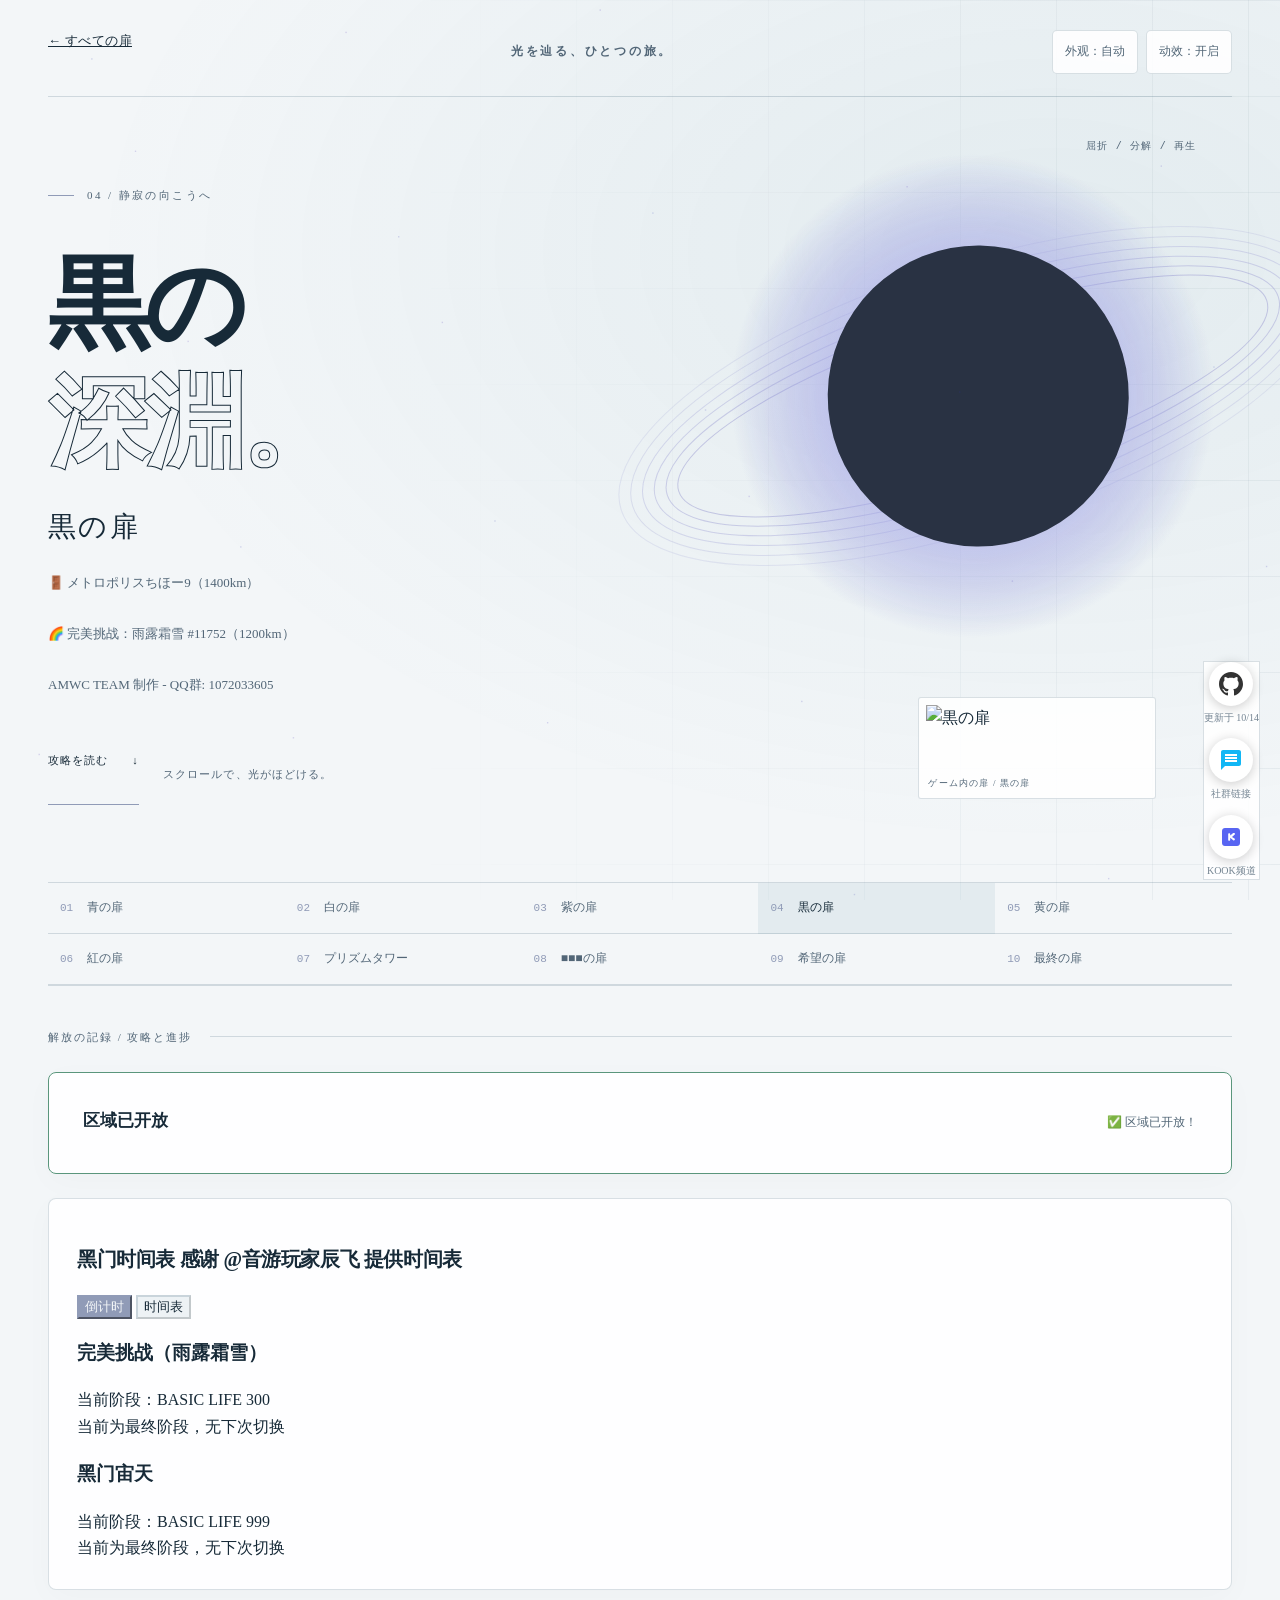
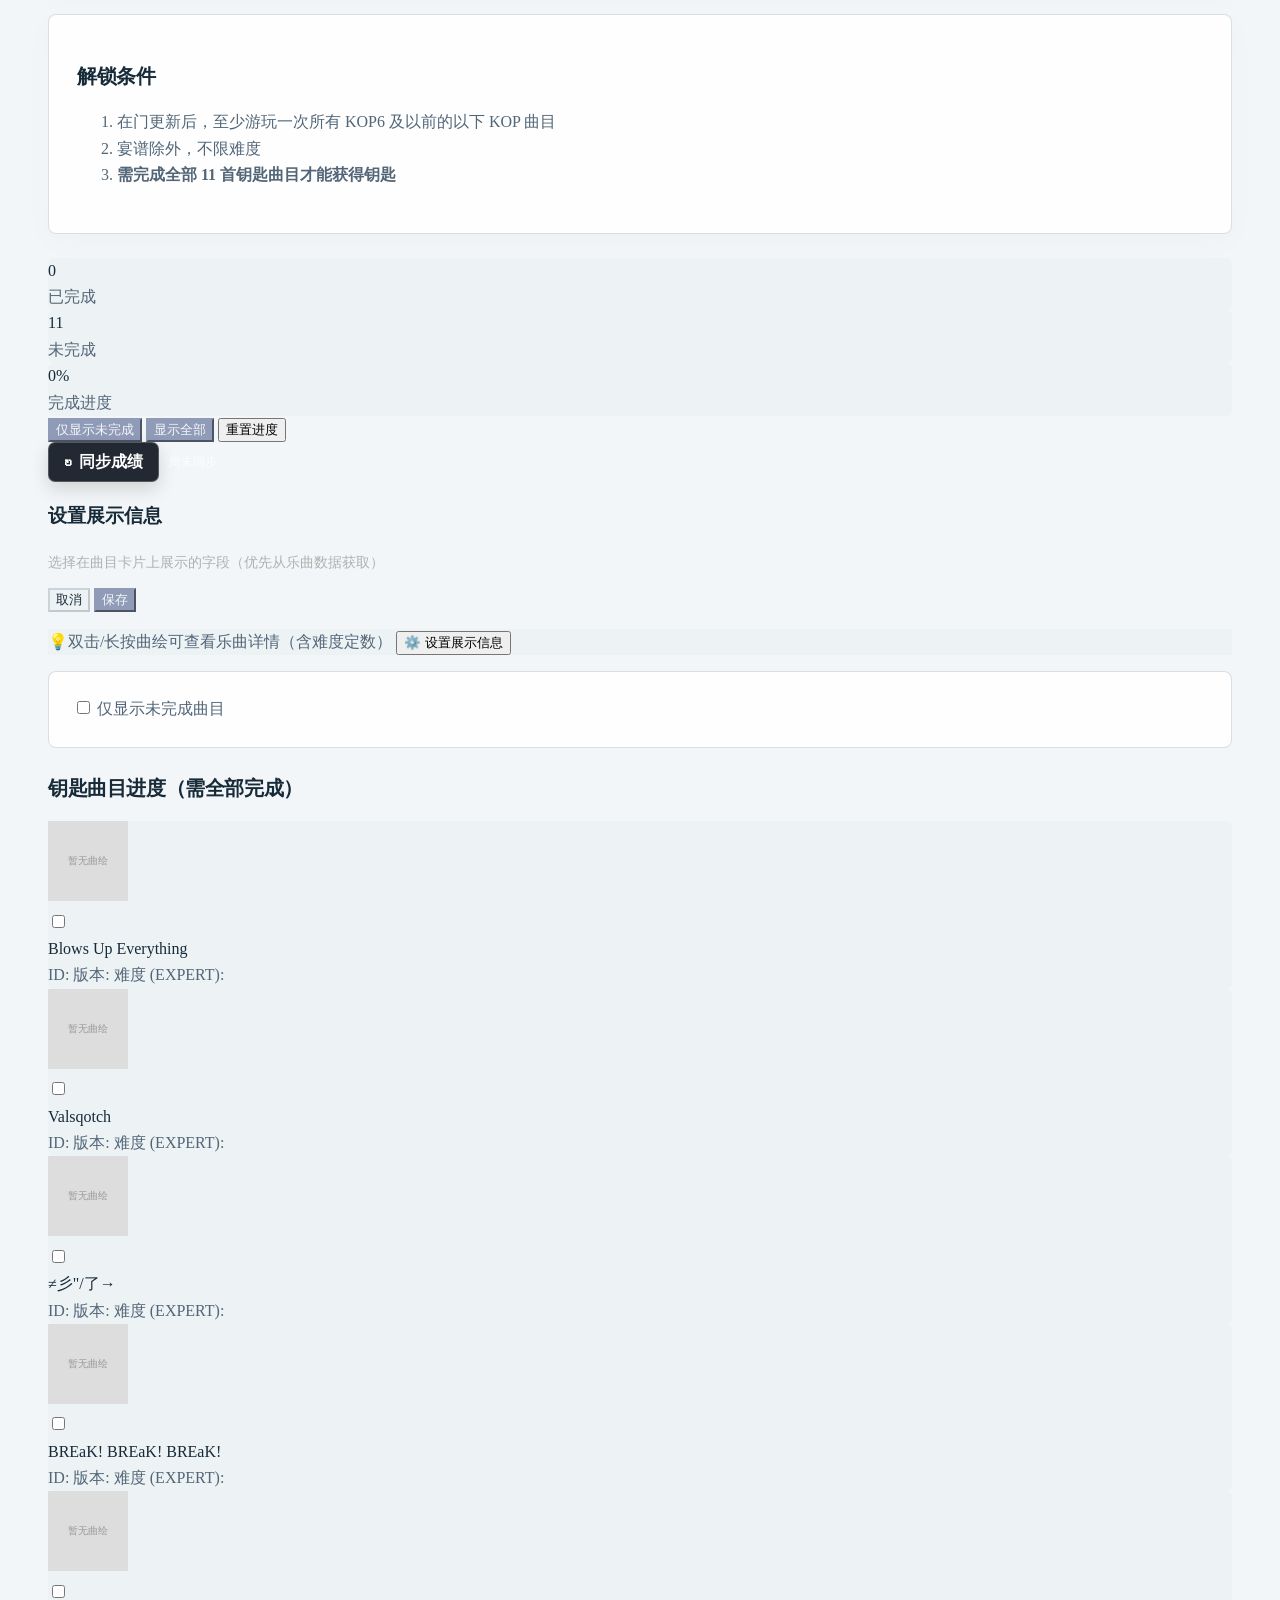
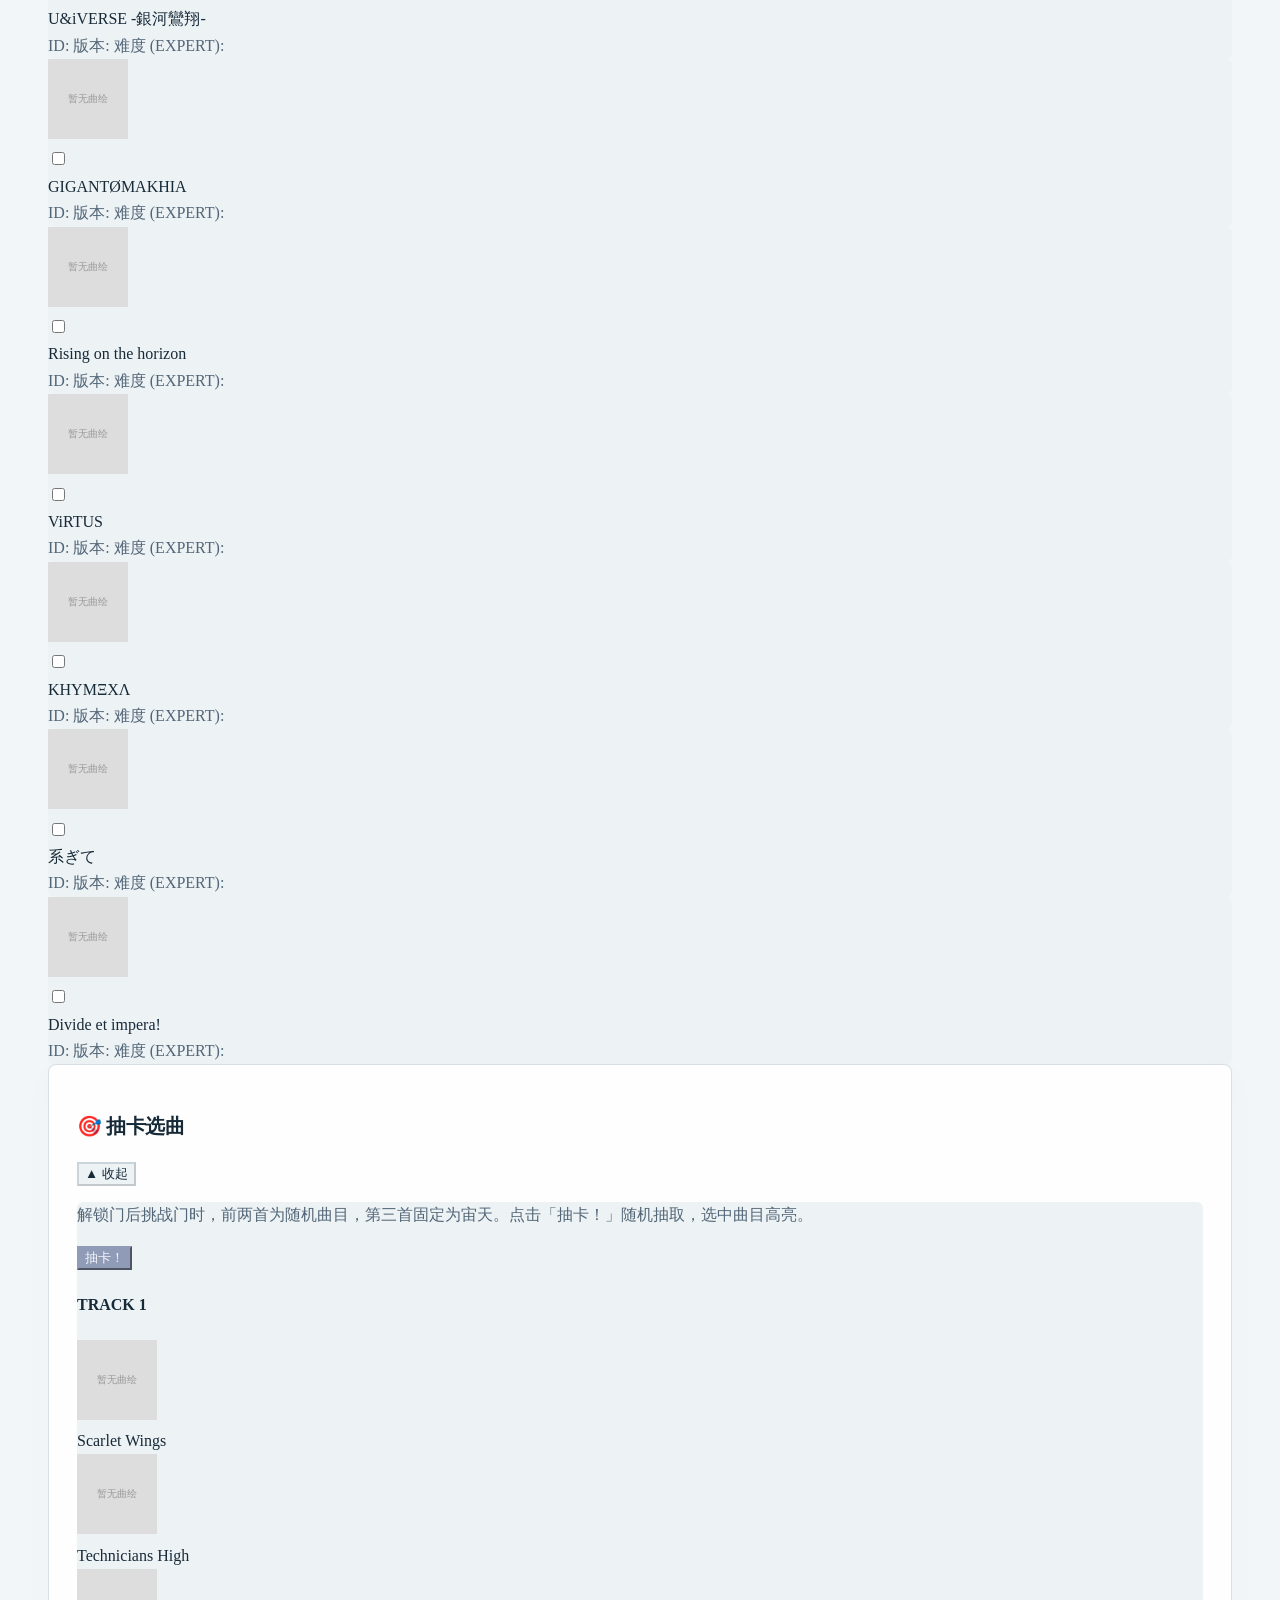
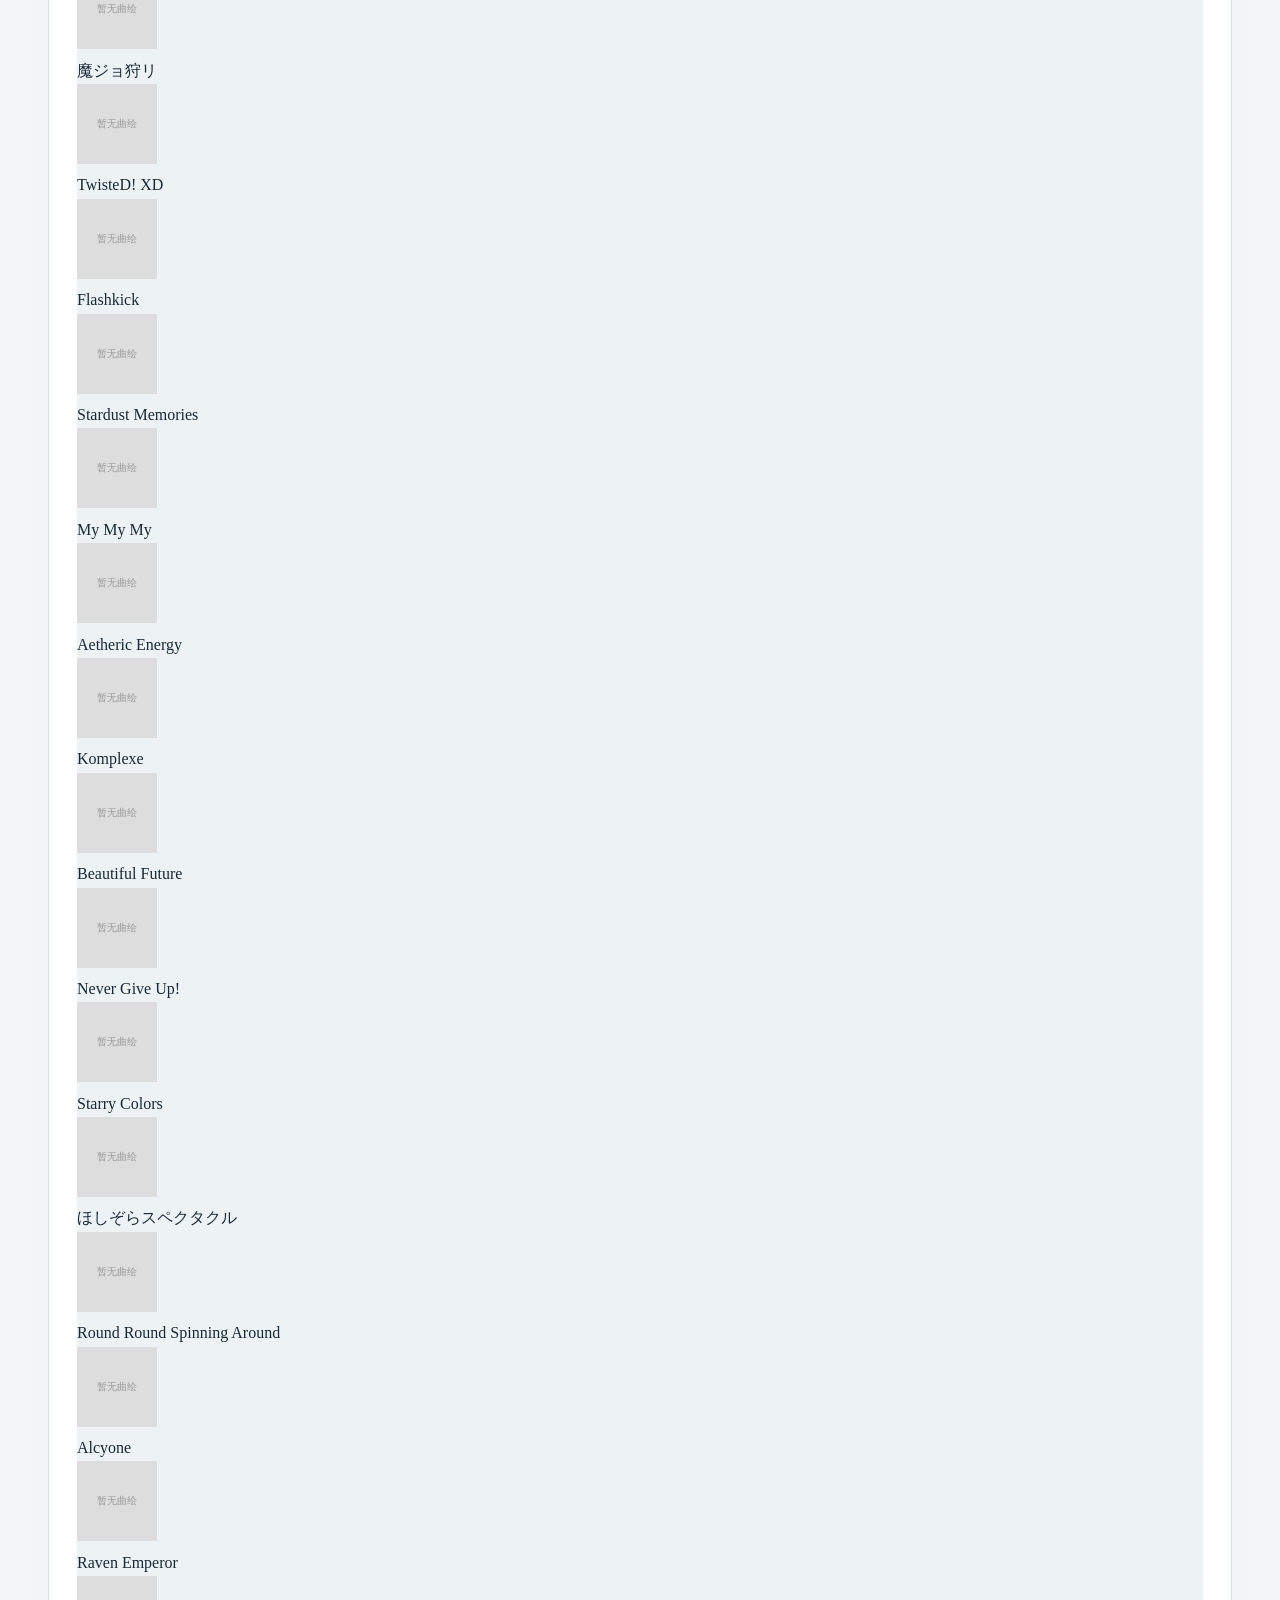
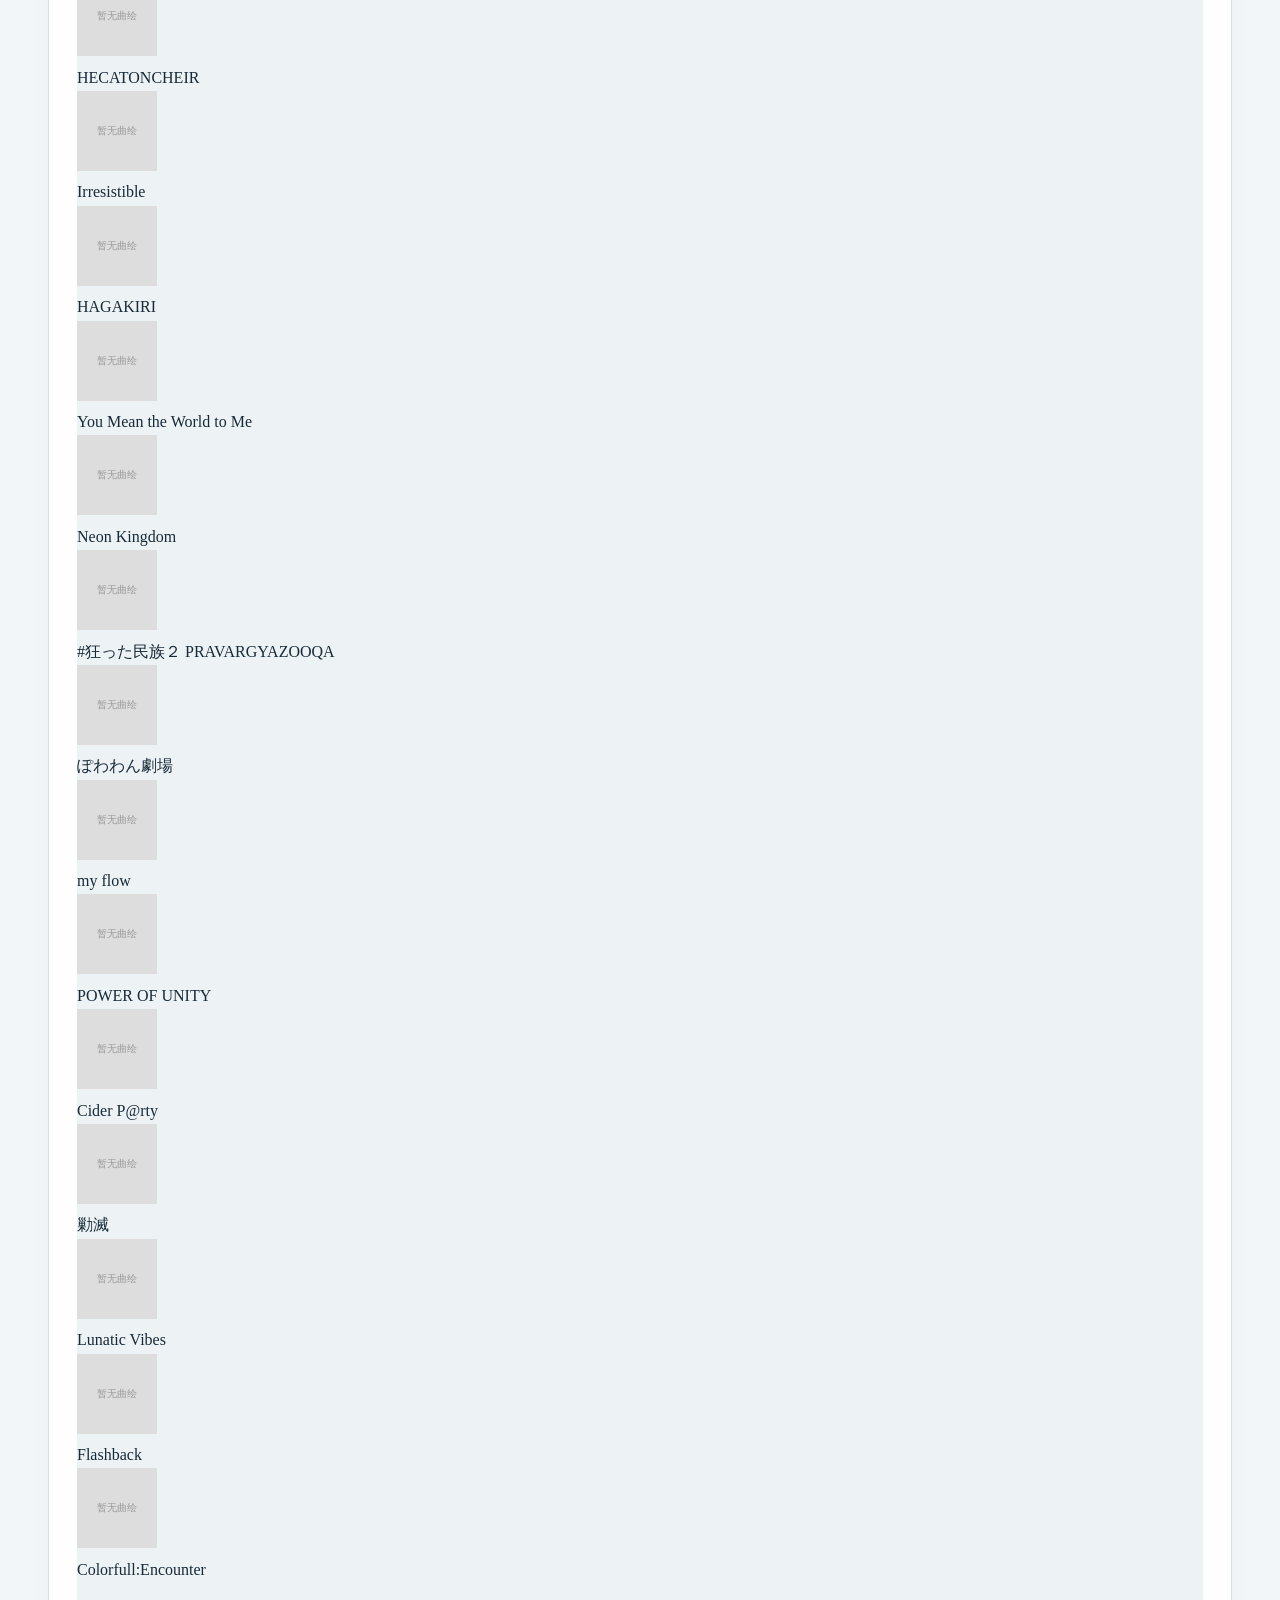
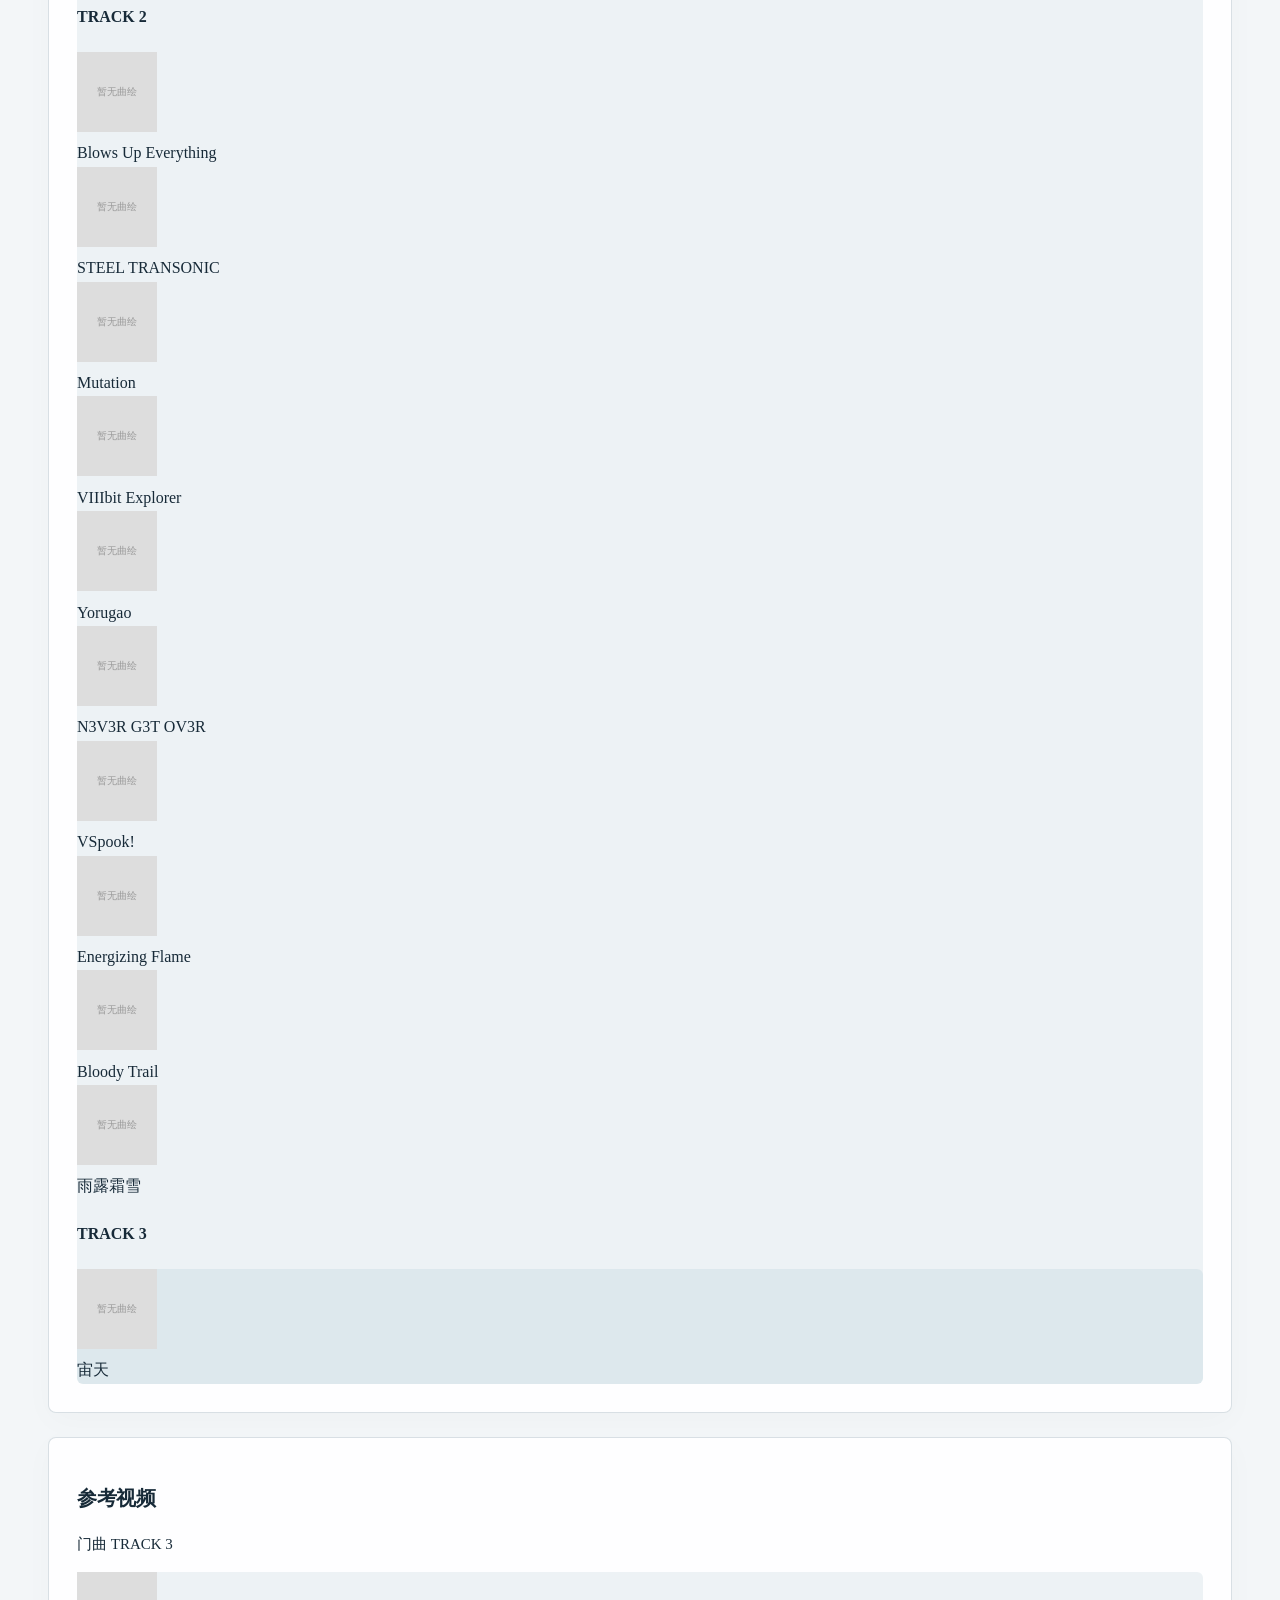
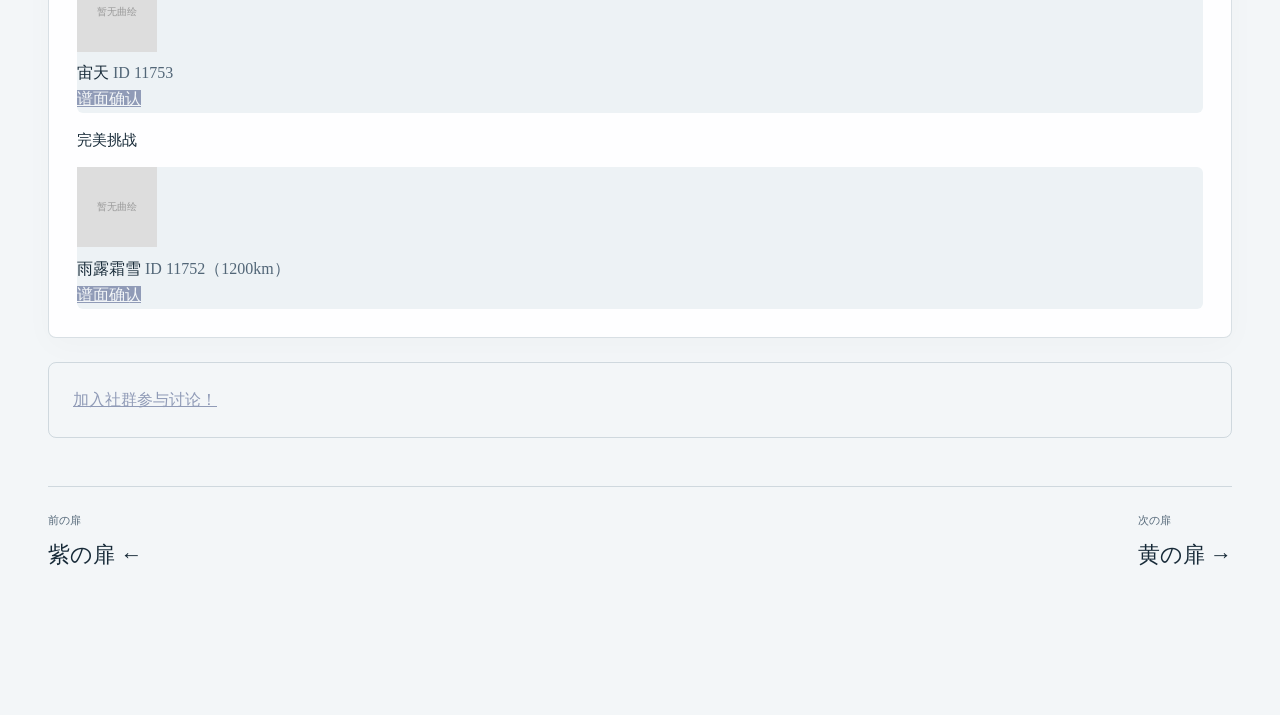
==== commit 0721e5db: "fix: 校正国行 Stage 2 门的条件放宽日期 依据 2026-10-14 国服公告： - 希望の扉：EXPERT（红谱）LIFE 100 自 10.15 起生效（原推算 10.14） - 最终" ====
--- a/BLACKKALEIDXSCOPE/index.html
+++ b/BLACKKALEIDXSCOPE/index.html
@@ -9,7 +9,7 @@
     <link rel="stylesheet" href="../song-detail.css">
     <link rel="stylesheet" href="../github-footer.css">
     <link rel="stylesheet" href="../player-sync.css">
-    <script src="../site-config.js?v=9-16"></script>
+    <script src="../site-config.js?v=10-14"></script>
     <script async src="https://s.awmc.cc/script.js" data-website-id="4416a8d7-49f0-4b07-a14a-e82d30716b2a"></script>
     <script async src="https://s.awmc.cc/recorder.js" data-website-id="4416a8d7-49f0-4b07-a14a-e82d30716b2a" data-sample-rate="0.15" data-mask-level="moderate" data-max-duration="1200000"></script>
     <script
@@ -339,7 +339,7 @@
     <script src="../song-display.js"></script>
     <script src="../song-detail.js"></script>
     <script src="../player-sync.js"></script>
-    <script src="script.js?v=9-16" data-performance="true"></script>
+    <script src="script.js?v=10-14" data-performance="true"></script>
     <div class="github-footer-float">
         <div class="footer-float-item">
             <a href="https://github.com/Michaelwucoc/KALEIDXSCOPE" target="_blank" rel="noopener noreferrer" class="footer-float-link github-footer-link" data-umami-event="github-link-black" title="GitHub 源码">
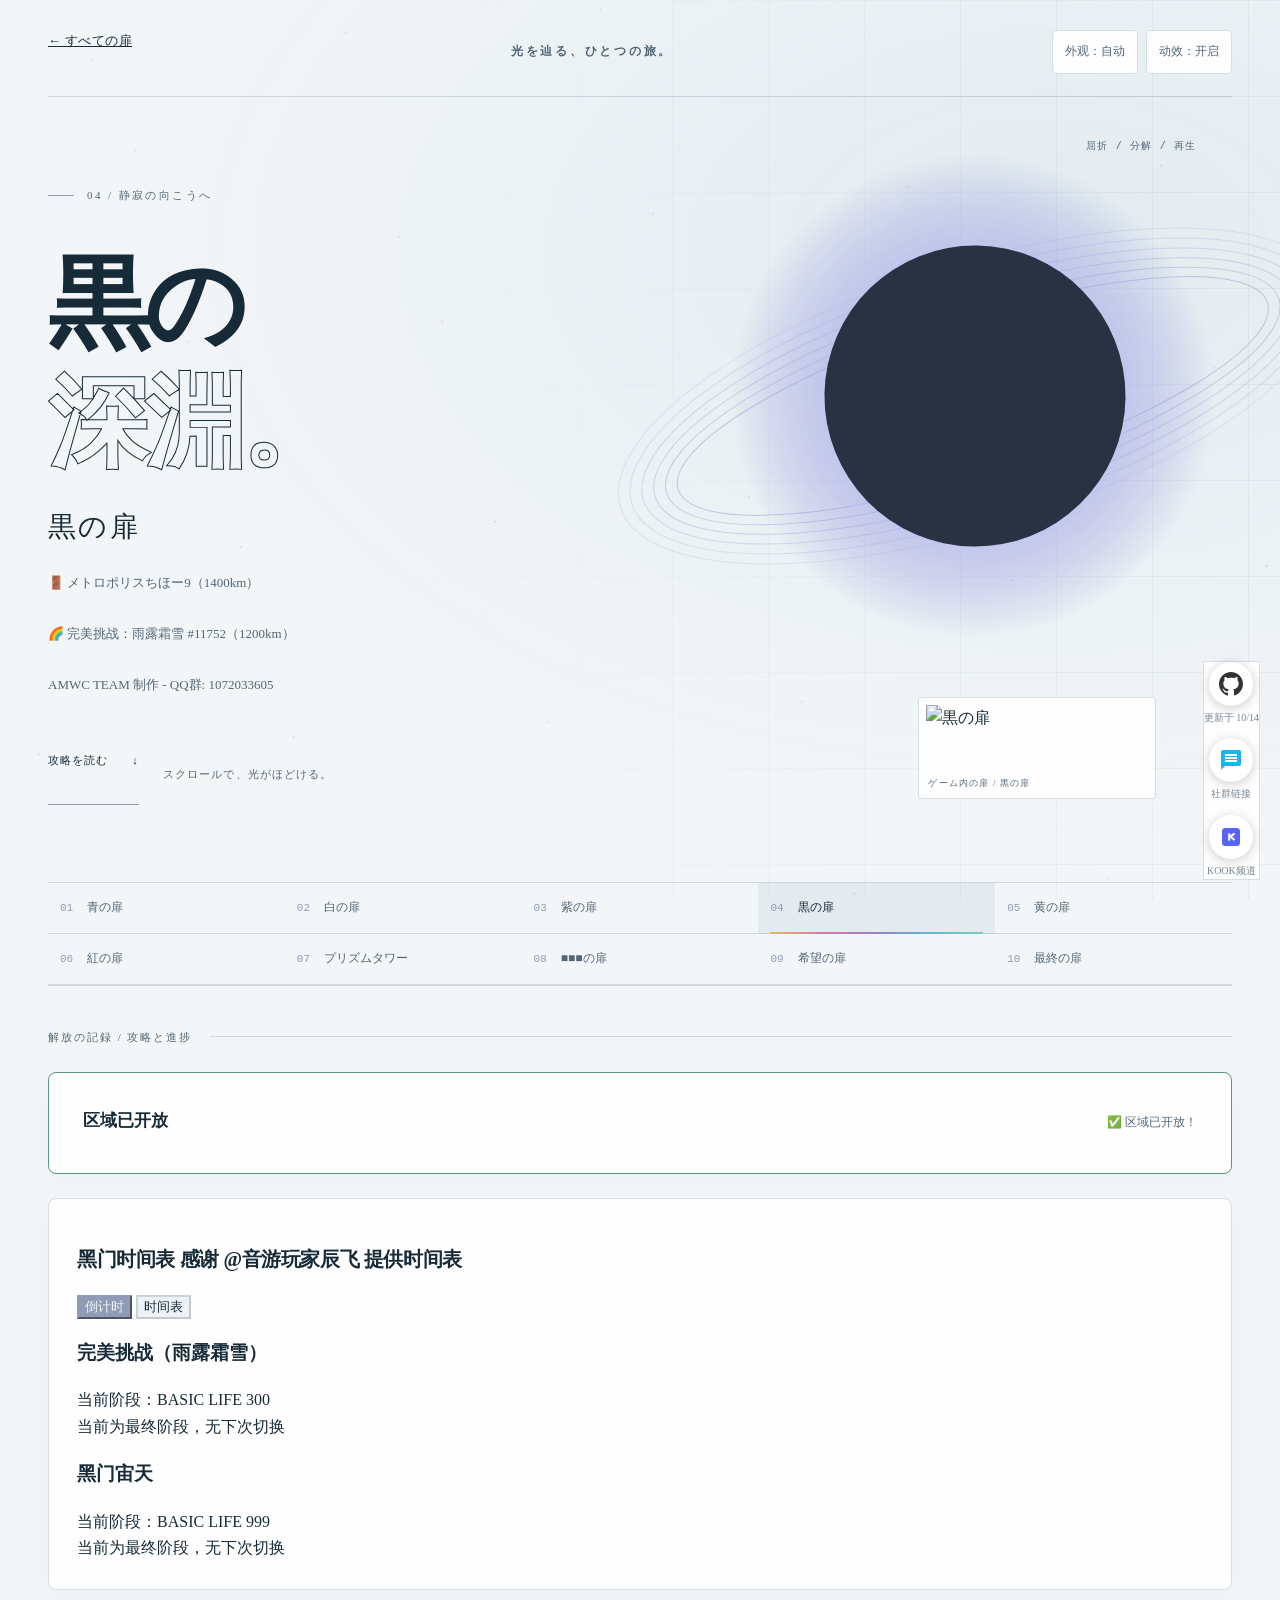
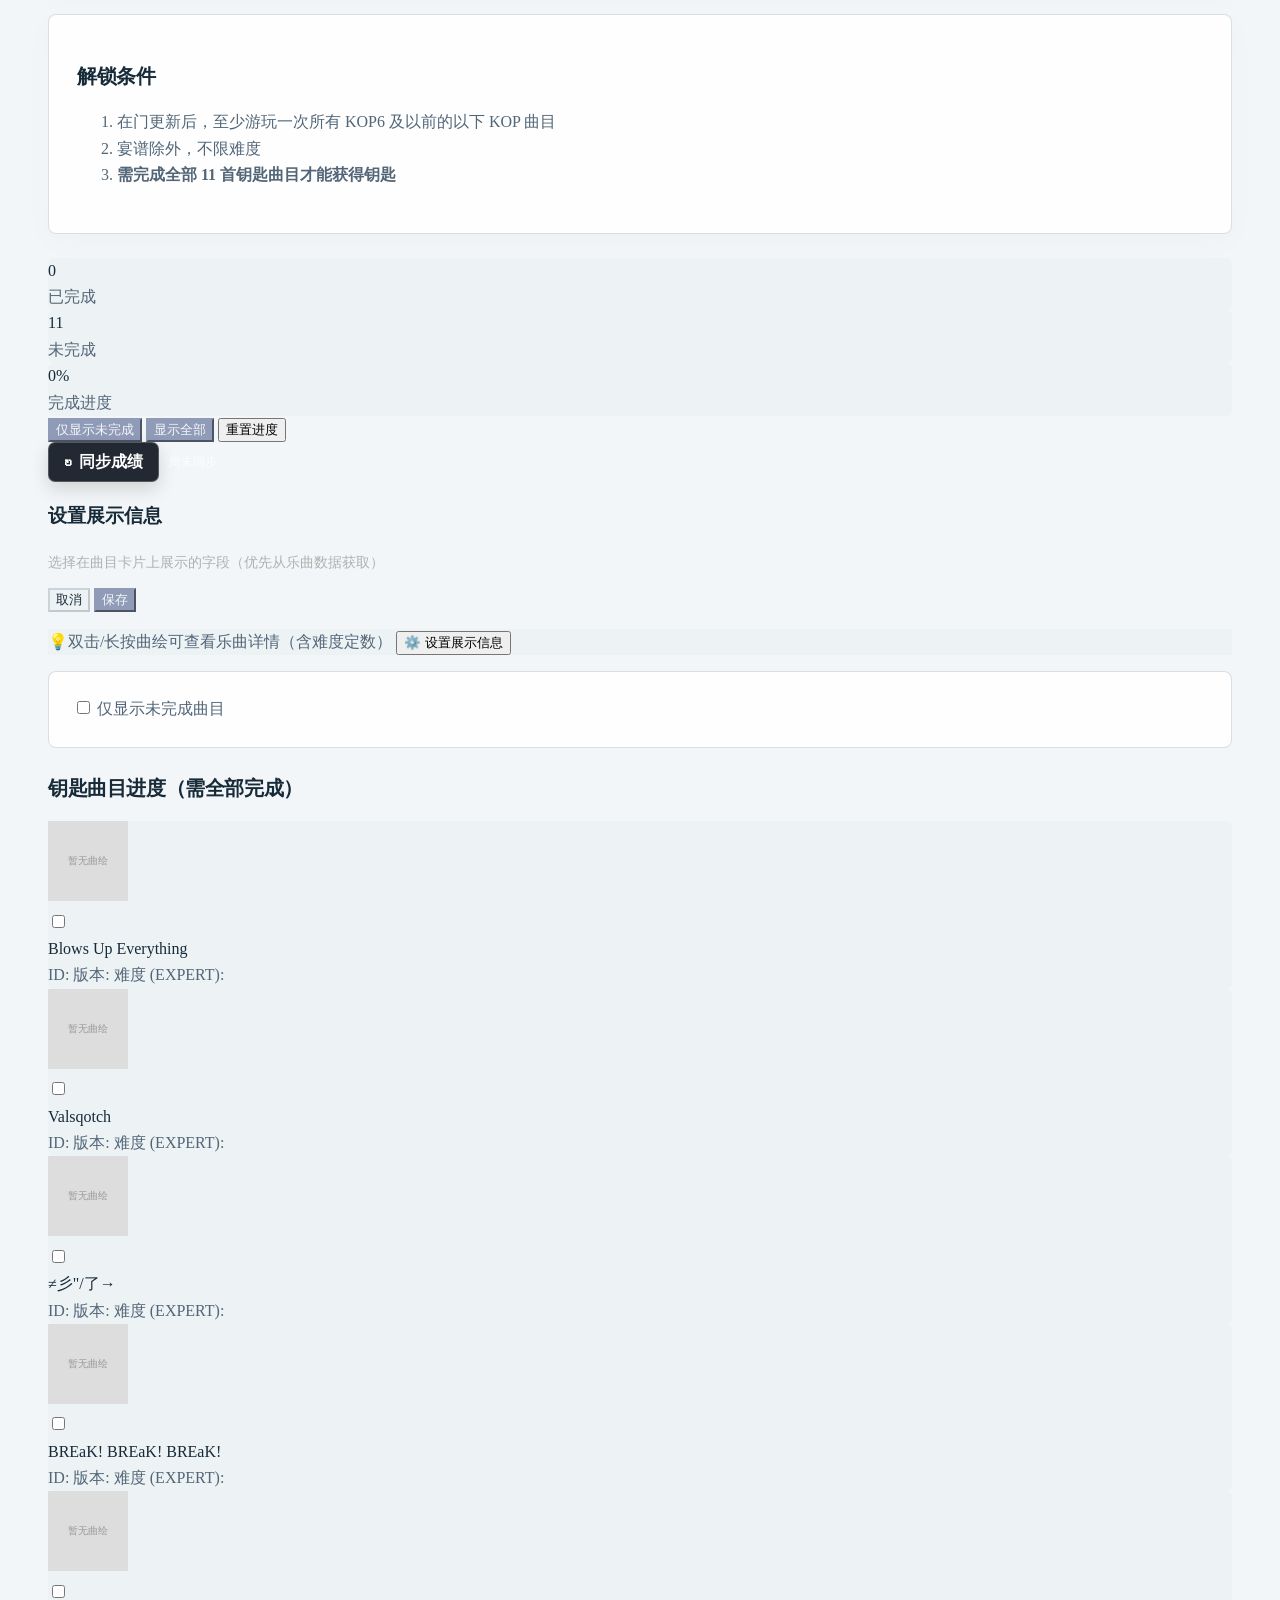
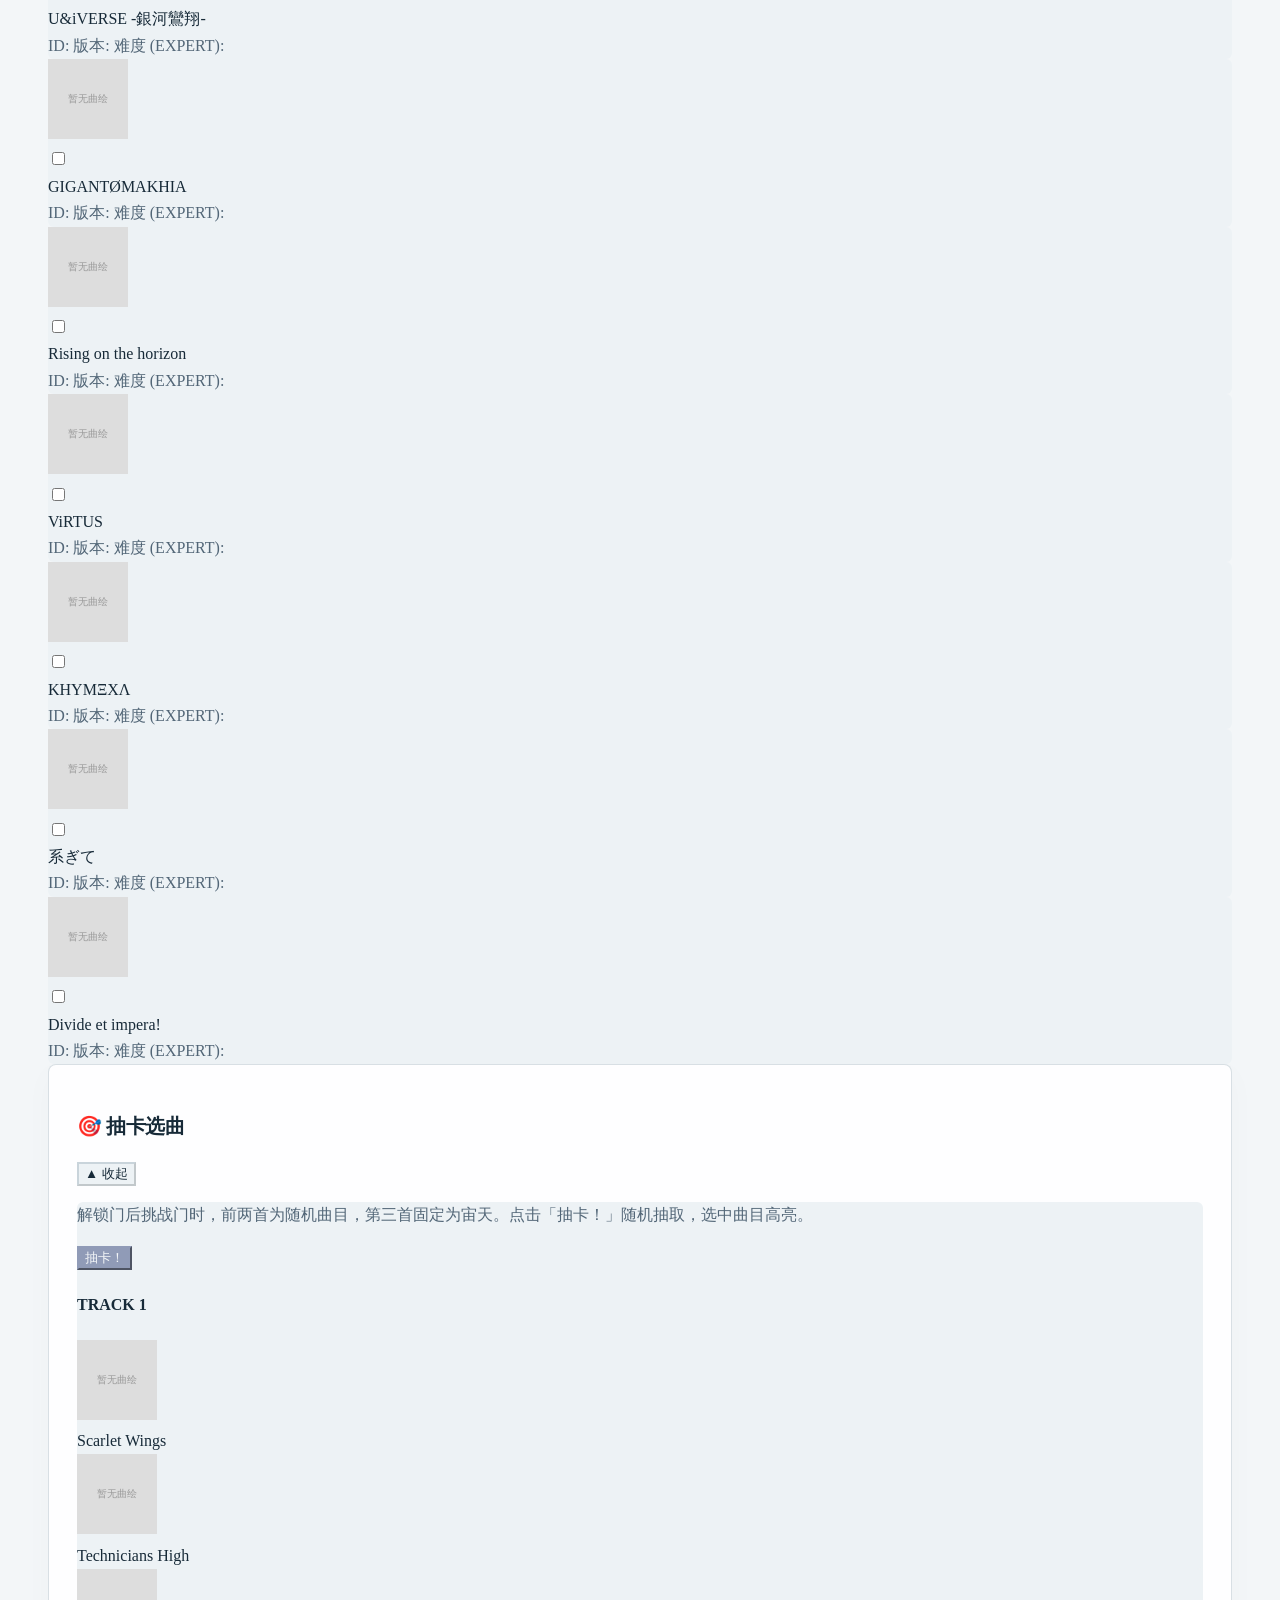
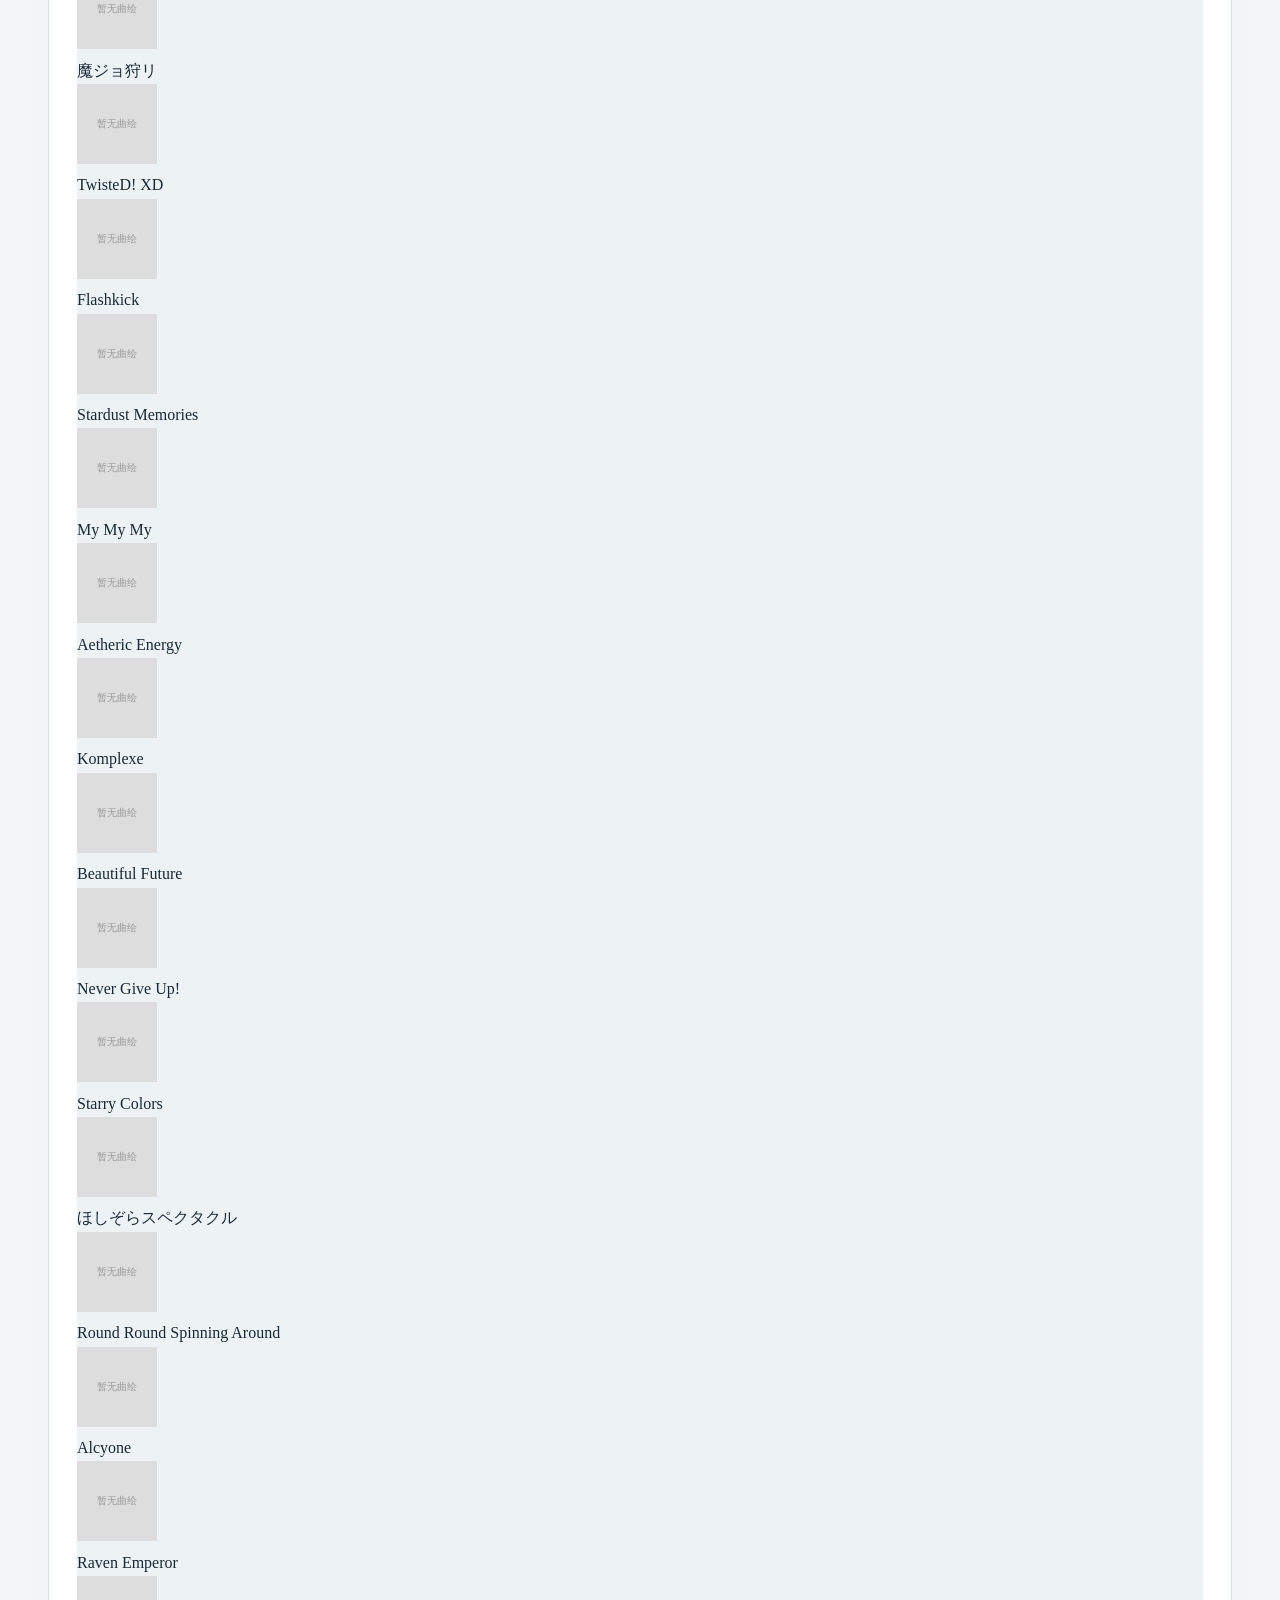
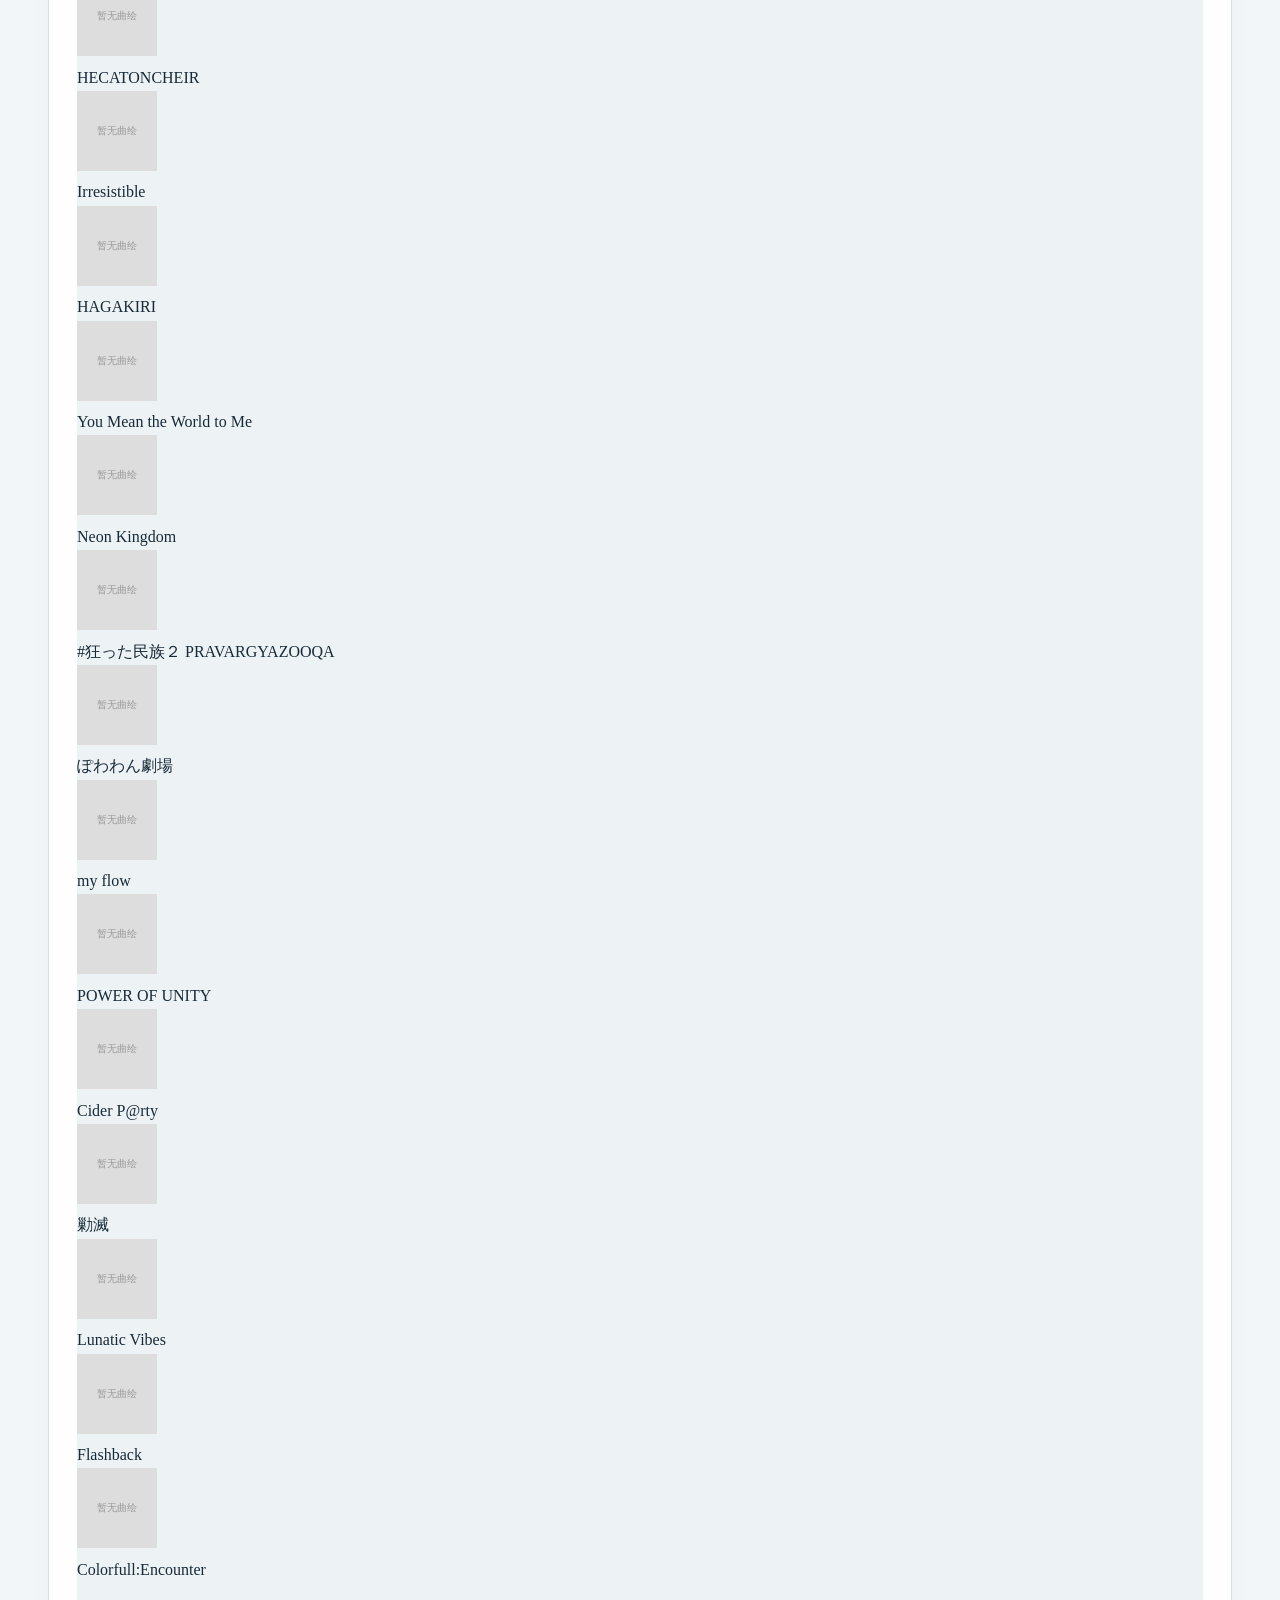
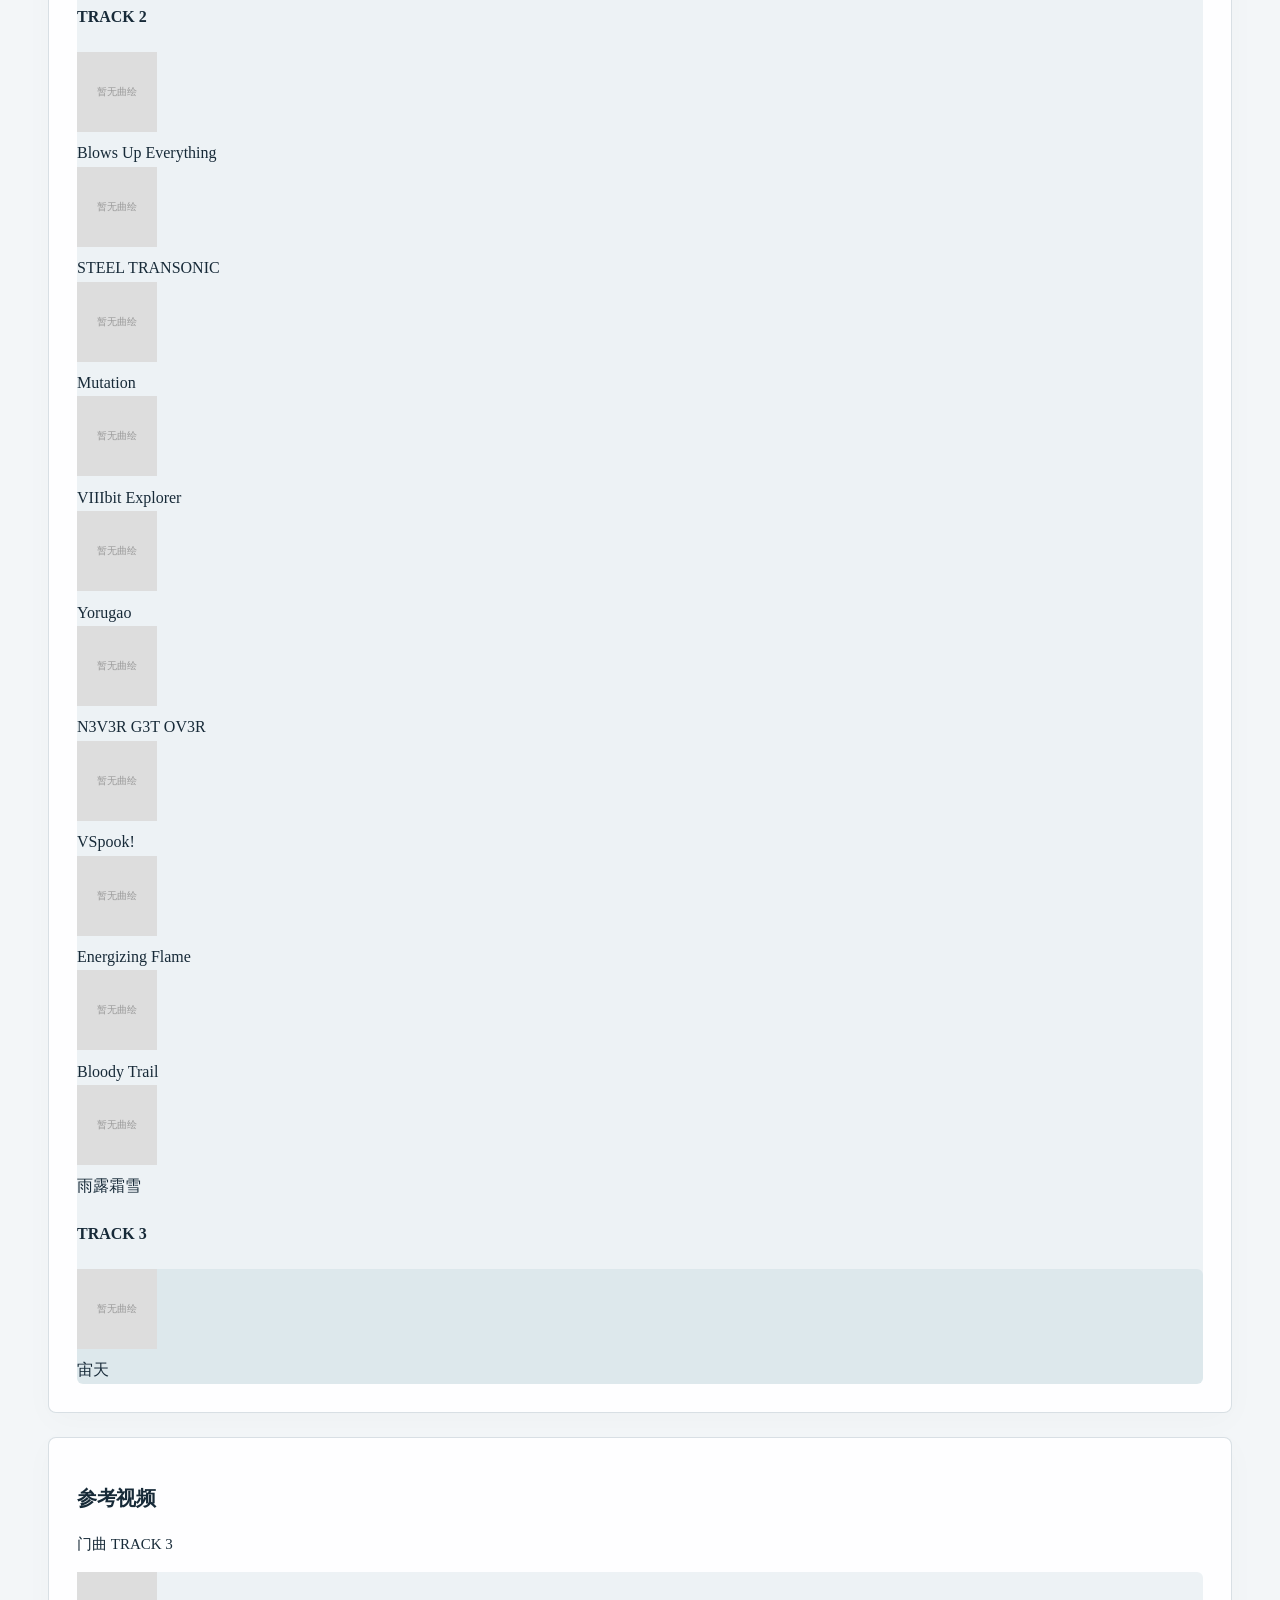
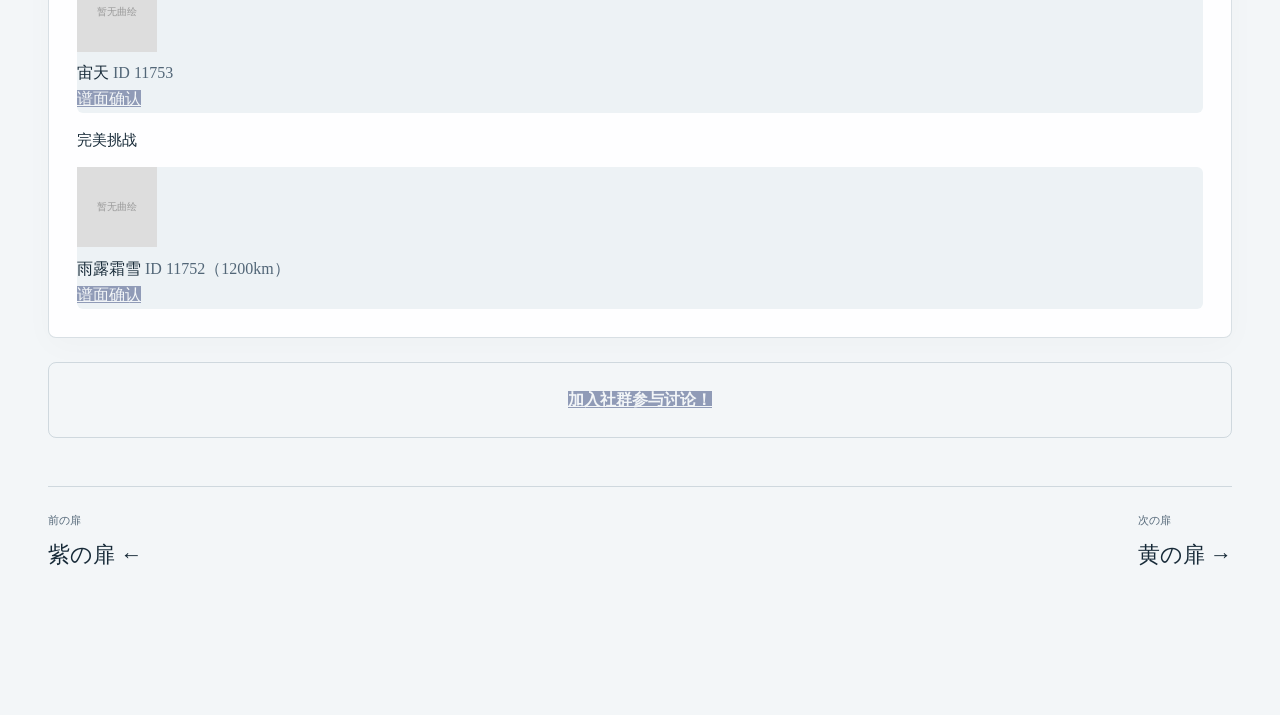
==== commit 627f7ff4: "feat: add kaleidoscope motion layer and fix usability bugs Motion (gate-motion.js / gate-motion.css," ====
--- a/BLACKKALEIDXSCOPE/index.html
+++ b/BLACKKALEIDXSCOPE/index.html
@@ -28,10 +28,12 @@
       defaultPrivacyLevel: "allow"
     });
     </script>
-    <link rel="stylesheet" href="../gate-experience.css">
-    <script defer src="../gate-site.js"></script>
-    <script defer src="../gate-scene.js"></script>
-    <script src="../gate-boot.js"></script>
+    <link rel="stylesheet" href="../gate-experience.css?v=10-21">
+    <link rel="stylesheet" href="../gate-motion.css?v=10-21">
+    <script defer src="../gate-site.js?v=10-21"></script>
+    <script defer src="../gate-scene.js?v=10-21"></script>
+    <script defer src="../gate-motion.js?v=10-21"></script>
+    <script src="../gate-boot.js?v=10-21"></script>
 </head>
 <body>
     <div class="container">
--- a/gate-experience.css
+++ b/gate-experience.css
@@ -257,3 +257,22 @@
         animation: none !important; transition: none !important; scroll-behavior: auto !important;
     }
 }
+
+/* Home: the legacy white/grey door panel ignored the chosen appearance and boxed the list in. */
+body.gate-experience .doors-section { background: transparent; padding: 0; }
+body.gate-experience .community-section { text-align: center; }
+body.gate-experience .community-link { color: var(--gate-bg); background: var(--gate-accent); font-weight: 600; }
+body.gate-experience .community-link:hover { background: var(--gate-ink); color: var(--gate-bg); }
+body.gate-experience .gate-door:focus-visible { outline-offset: -2px; }
+@media (max-width: 760px) {
+    /* The hero no longer reserves a fixed 640px; the art card flows below the copy. */
+    body.gate-experience .gate-hero { min-height: 0; padding: 56px 0 40px; }
+    body.gate-experience .gate-hero .gate-hero-art { position: relative; right: auto; bottom: auto; margin-top: 28px; width: 200px; }
+    body.gate-experience .stats { grid-template-columns: repeat(3, minmax(0, 1fr)); }
+    /* The sticky mobile toolbar keeps its position but follows the gate palette instead of fixed black. */
+    body.gate-experience .controls { background: color-mix(in srgb, var(--gate-panel) 94%, transparent) !important; border: 1px solid var(--gate-line); }
+    body.gate-experience .controls .player-sync-status { color: var(--gate-muted); }
+}
+@media (max-width: 420px) {
+    body.gate-experience .gate-hero { min-height: 0; }
+}
--- a/gate-motion.css
+++ b/gate-motion.css
@@ -0,0 +1,197 @@
+/* Kaleidoscope motion layer. Every hidden starting pose is gated on [data-motion="active"],
+   so pausing motion or preferring reduced motion always leaves content fully visible. */
+
+/* ---------- Iris curtain ---------- */
+html[data-kx-iris]::after {
+    content: ''; position: fixed; inset: 0; z-index: 10001; background: #0b1119;
+    /* Fallback: never leave the cover up if the motion script fails to load. */
+    animation: kx-cover-release 0s linear 3s forwards;
+}
+@keyframes kx-cover-release { to { visibility: hidden; } }
+.kx-iris { position: fixed; inset: 0; z-index: 10000; pointer-events: none; overflow: hidden; }
+.kx-iris.is-idle { visibility: hidden; }
+.kx-blade {
+    position: absolute; left: 50%; top: 50%; width: 300vmax; height: 300vmax; margin: -150vmax 0 0 -150vmax;
+    clip-path: polygon(50% 50%, 35.5% 0, 64.5% 0);
+    background: linear-gradient(to top, hsl(var(--h) 38% 9%) 50%, hsl(var(--h) 52% 22%) 58%, hsl(var(--h) 70% 48%) 72%, hsl(var(--h) 80% 76%));
+    transform: rotate(calc(var(--i) * 30deg)) translateY(0);
+    transition: transform .4s cubic-bezier(.55, 0, .45, 1), opacity .4s;
+    transition-delay: calc((11 - var(--i)) * 8ms);
+}
+.kx-blade:nth-child(odd) { filter: brightness(1.18) saturate(1.1); }
+.kx-iris.is-open .kx-blade {
+    transform: rotate(calc(var(--i) * 30deg + 52deg)) translateY(-52%);
+    transition: transform 1.15s cubic-bezier(.16, 1, .3, 1), opacity 1.15s;
+    transition-delay: calc(var(--i) * 26ms);
+}
+.kx-iris.is-quick.is-open .kx-blade { transition-duration: .8s; transition-delay: calc(var(--i) * 14ms); }
+.kx-iris-core {
+    position: absolute; left: 50%; top: 50%; transform: translate(-50%, -50%);
+    display: flex; flex-direction: column; align-items: center; gap: 18px;
+    color: #eaf6ff; transition: opacity .45s, transform .9s cubic-bezier(.16, 1, .3, 1);
+}
+.kx-iris-core svg { width: 108px; height: 108px; overflow: visible; animation: kx-core-spin 4s linear infinite; }
+.kx-iris-core polygon {
+    fill: none; stroke: #f2f8ff; stroke-width: 1.4; stroke-linejoin: round;
+    stroke-dasharray: 260; stroke-dashoffset: 260; animation: kx-draw .9s cubic-bezier(.65, 0, .35, 1) forwards;
+    filter: drop-shadow(0 0 6px rgba(160, 220, 255, .8));
+}
+.kx-iris-core polygon:nth-child(2) { stroke: #f6a6d3; animation-delay: .15s; }
+.kx-iris-core polygon:nth-child(3) { stroke: #8fe3f0; animation-delay: .25s; }
+.kx-iris-core span {
+    font: 600 13px/1 ui-monospace, monospace; letter-spacing: .6em; padding-left: .6em;
+    background: linear-gradient(90deg, #ddbd64, #d779aa, #9582cf, #65b7d0, #87c9b7, #ddbd64) 0 0 / 200% 100%;
+    -webkit-background-clip: text; background-clip: text; color: transparent;
+    animation: kx-spectrum 1.6s linear infinite, kx-fade-in .6s .3s both;
+}
+.kx-iris.is-quick .kx-iris-core, .kx-iris.is-closing .kx-iris-core { opacity: 0; }
+.kx-iris.is-closing .kx-iris-core { opacity: 1; transition-delay: .25s; }
+.kx-iris.is-open .kx-iris-core { opacity: 0; transform: translate(-50%, -50%) scale(1.6); }
+@keyframes kx-draw { to { stroke-dashoffset: 0; } }
+@keyframes kx-core-spin { to { transform: rotate(360deg); } }
+@keyframes kx-spectrum { to { background-position: -200% 0; } }
+@keyframes kx-fade-in { from { opacity: 0; } }
+
+/* ---------- Hero ---------- */
+.gate-display span.kx-char { display: inline-block; white-space: pre; }
+body.kx-motion[data-motion="active"]:not(.kx-ready) :is(.kx-char, .kx-hero-item) { opacity: 0; }
+body.kx-ready[data-motion="active"] .kx-char {
+    animation: kx-rise 1.05s cubic-bezier(.16, 1, .3, 1) both;
+    animation-delay: calc(var(--d) * 55ms);
+    transform-origin: 50% 100%;
+}
+body.kx-ready[data-motion="active"] .kx-hero-item {
+    animation: kx-lift .9s cubic-bezier(.16, 1, .3, 1) backwards;
+    animation-delay: calc(240ms + var(--d) * 90ms);
+}
+@keyframes kx-rise {
+    from { opacity: 0; transform: translateY(.55em) rotateX(-80deg) scale(.9); filter: blur(10px); }
+    60% { filter: blur(0); }
+    to { opacity: 1; transform: none; filter: none; }
+}
+@keyframes kx-lift { from { opacity: 0; transform: translateY(18px); } }
+/* A slow wave of refracted light travels through the title, one glyph at a time. */
+body.gate-experience .gate-display { perspective: 600px; }
+body.kx-ready[data-motion="active"] .gate-display span:not(.gate-display-outline) > .kx-char {
+    animation: kx-rise 1.05s cubic-bezier(.16, 1, .3, 1) calc(var(--d) * 55ms) both,
+        kx-wave-fill 8s ease-in-out calc(1.8s + var(--d) * 85ms) infinite;
+}
+body.kx-ready[data-motion="active"] .gate-display .gate-display-outline > .kx-char {
+    animation: kx-rise 1.05s cubic-bezier(.16, 1, .3, 1) calc(var(--d) * 55ms) both,
+        kx-wave-stroke 8s ease-in-out calc(1.8s + var(--d) * 85ms) infinite;
+}
+@keyframes kx-wave-fill {
+    0%, 16%, 100% { -webkit-text-fill-color: var(--gate-ink); }
+    4% { -webkit-text-fill-color: #d4a93a; }
+    8% { -webkit-text-fill-color: #d36aa4; }
+    12% { -webkit-text-fill-color: #4fa9cc; }
+}
+@keyframes kx-wave-stroke {
+    0%, 16%, 100% { -webkit-text-stroke-color: var(--gate-ink); }
+    4% { -webkit-text-stroke-color: #d4a93a; }
+    8% { -webkit-text-stroke-color: #d36aa4; }
+    12% { -webkit-text-stroke-color: #4fa9cc; }
+}
+body.theme-error .kx-char { font-family: inherit; }
+
+/* ---------- Scroll reveal ---------- */
+body[data-motion="active"] .kx-reveal:not(.kx-in) { opacity: 0; }
+body[data-motion="active"] .kx-reveal.kx-in { animation: kx-reveal .85s cubic-bezier(.16, 1, .3, 1) var(--kx-delay, 0ms) backwards; }
+@keyframes kx-reveal {
+    from { opacity: 0; transform: translateY(34px) scale(.985); clip-path: inset(0 0 18% 0 round 8px); }
+    to { opacity: 1; transform: none; clip-path: inset(0 0 0 0 round 0); }
+}
+
+/* ---------- Light-follow spotlight & holographic tilt ---------- */
+html body.gate-experience[data-motion="active"] .kx-lit.kx-lit {
+    background-image: radial-gradient(circle at var(--kx-mx) var(--kx-my), color-mix(in srgb, var(--gate-accent) 22%, transparent), transparent 55%);
+}
+html body.gate-experience[data-motion="active"] .gate-door.kx-lit {
+    background-image: radial-gradient(520px circle at var(--kx-mx) var(--kx-my), color-mix(in srgb, var(--gate-accent) 16%, transparent), transparent 60%);
+}
+body.gate-experience .gate-door { position: relative; overflow: hidden; }
+body.gate-experience .gate-door::before {
+    content: ''; position: absolute; left: 0; top: 0; bottom: 0; width: 3px; background: var(--gate-spectrum);
+    transform: scaleY(0); transform-origin: top; transition: transform .45s cubic-bezier(.16, 1, .3, 1);
+}
+body.gate-experience .gate-door:hover::before, body.gate-experience .gate-door:focus-visible::before { transform: scaleY(1); }
+body.gate-experience .gate-door img { transition: transform .5s cubic-bezier(.16, 1, .3, 1), filter .5s, opacity .5s; }
+body.gate-experience[data-motion="active"] .gate-door.kx-lit img {
+    transform: perspective(500px) rotateX(var(--kx-rx, 0deg)) rotateY(var(--kx-ry, 0deg)) scale(1.06);
+    filter: saturate(1.25) drop-shadow(0 10px 18px rgba(0,0,0,.18)); opacity: 1;
+}
+body.gate-experience .gate-door-arrow { transition: transform .45s cubic-bezier(.16, 1, .3, 1), color .3s; }
+body.gate-experience .gate-door:hover .gate-door-arrow { transform: translate(4px, -4px) rotate(8deg); color: var(--gate-accent); }
+body.gate-experience .gate-door-text strong { transition: letter-spacing .5s cubic-bezier(.16, 1, .3, 1); }
+body.gate-experience .gate-door:hover .gate-door-text strong { letter-spacing: .12em; }
+body.gate-experience .gate-hero-art { transition: transform .5s cubic-bezier(.16, 1, .3, 1), box-shadow .5s; overflow: hidden; }
+body.gate-experience[data-motion="active"] .gate-hero-art.kx-lit {
+    transform: perspective(700px) rotateX(var(--kx-rx, 0deg)) rotateY(var(--kx-ry, 0deg)) scale(1.04);
+    box-shadow: 0 18px 40px rgba(0, 0, 0, .14);
+}
+body.gate-experience .gate-hero-art::after {
+    content: ''; position: absolute; inset: 0; pointer-events: none; mix-blend-mode: overlay; opacity: 0; transition: opacity .4s;
+    background: linear-gradient(115deg, transparent 20%, rgba(255,0,170,.45) 36%, rgba(0,255,230,.45) 48%, rgba(255,240,0,.4) 60%, transparent 76%);
+    background-size: 250% 250%; background-position: calc(100% - var(--kx-mx, 50%)) calc(100% - var(--kx-my, 50%));
+}
+body.gate-experience[data-motion="active"] .gate-hero-art.kx-lit::after { opacity: 1; }
+body.gate-experience :is(.song-card, .run-song-card, .stat-card, .gate-song-chip, .reference-item) {
+    transition: transform .35s cubic-bezier(.16, 1, .3, 1), border-color .3s, box-shadow .35s, background-color .3s;
+}
+body.gate-experience[data-motion="active"] :is(.song-card, .run-song-card, .stat-card).kx-lit {
+    transform: perspective(900px) rotateX(calc(var(--kx-rx, 0deg) * .4)) rotateY(calc(var(--kx-ry, 0deg) * .4)) translateY(-3px);
+}
+body.gate-experience :is(.song-card, .run-song-card) { cursor: pointer; }
+body.gate-experience :is(.song-card, .run-song-card) :is(.song-name, .song-details) { user-select: text; cursor: pointer; }
+body.gate-experience .song-card.completed::after {
+    content: '✓'; position: absolute; right: 12px; bottom: 10px; font-size: 12px; font-weight: 600;
+    color: #5a967c; opacity: .9; animation: kx-fade-in .4s both;
+}
+body.gate-experience .song-card { position: relative; }
+
+/* ---------- Draw / gacha picks, stat pops ---------- */
+body.gate-experience[data-motion="active"] :is(.gate-song-chip.selected, .gacha-hit) { animation: kx-pick .9s cubic-bezier(.16, 1, .3, 1) both; }
+@keyframes kx-pick {
+    0% { transform: scale(.82); box-shadow: 0 0 0 0 color-mix(in srgb, var(--gate-accent) 70%, transparent); }
+    45% { transform: scale(1.08); }
+    100% { transform: scale(1); box-shadow: 0 0 0 14px transparent; }
+}
+body.gate-experience[data-motion="active"] .kx-pop { animation: kx-pop .5s cubic-bezier(.34, 1.56, .64, 1); }
+@keyframes kx-pop { 0% { transform: scale(1); } 40% { transform: scale(1.22); color: var(--gate-accent); } 100% { transform: scale(1); } }
+body.gate-experience .stat-number { display: inline-block; }
+.kx-burst { position: fixed; inset: 0; width: 100%; height: 100%; z-index: 2500; pointer-events: none; }
+
+/* ---------- Topbar & journey micro-interactions ---------- */
+body.gate-experience .gate-journey a { position: relative; }
+body.gate-experience .gate-journey a::after {
+    content: ''; position: absolute; left: 12px; right: 12px; bottom: -1px; height: 2px; background: var(--gate-spectrum);
+    transform: scaleX(0); transform-origin: left; transition: transform .45s cubic-bezier(.16, 1, .3, 1);
+}
+body.gate-experience .gate-journey a:hover::after, body.gate-experience .gate-journey a[aria-current="page"]::after { transform: scaleX(1); }
+body.gate-experience[data-motion="active"] .gate-explore span { animation: kx-nudge 2.2s ease-in-out infinite; }
+@keyframes kx-nudge { 0%, 100% { transform: translateY(0); } 50% { transform: translateY(5px); } }
+body.gate-experience .gate-scroll-progress { height: 3px; box-shadow: 0 0 12px rgba(149, 130, 207, .55); }
+body.gate-experience :is(.btn, .gate-settings button, .community-link) { transition: transform .25s cubic-bezier(.16, 1, .3, 1), box-shadow .25s, background-color .25s, border-color .25s, color .25s; }
+body.gate-experience[data-motion="active"] :is(.btn, .community-link):hover { transform: translateY(-2px); }
+body.gate-experience :is(.btn, .gate-settings button):active { transform: scale(.96); }
+
+/* ---------- Back-to-top progress ring ---------- */
+.kx-top {
+    position: fixed; left: 24px; bottom: 24px; z-index: 1100; width: 52px; height: 52px; border-radius: 50%;
+    border: 0; padding: 3px; cursor: pointer; display: grid; place-items: center;
+    background: conic-gradient(var(--gate-accent) calc(var(--gate-progress, 0) * 360deg), var(--gate-line) 0);
+    opacity: 0; transform: translateY(16px) scale(.8); pointer-events: none;
+    transition: opacity .35s, transform .45s cubic-bezier(.16, 1, .3, 1);
+}
+.kx-top span {
+    width: 100%; height: 100%; border-radius: 50%; display: grid; place-items: center;
+    background: var(--gate-panel); color: var(--gate-ink); font-size: 18px; backdrop-filter: blur(8px);
+}
+.kx-top.is-visible { opacity: 1; transform: none; pointer-events: auto; }
+.kx-top:hover span { color: var(--gate-accent); }
+.kx-top:focus-visible { outline: 2px solid var(--gate-accent); outline-offset: 4px; }
+@media (max-width: 760px) { .kx-top { left: auto; right: 16px; bottom: 16px; width: 48px; height: 48px; } }
+
+@media (prefers-reduced-motion: reduce) {
+    .kx-iris, html[data-kx-iris]::after { display: none; }
+}
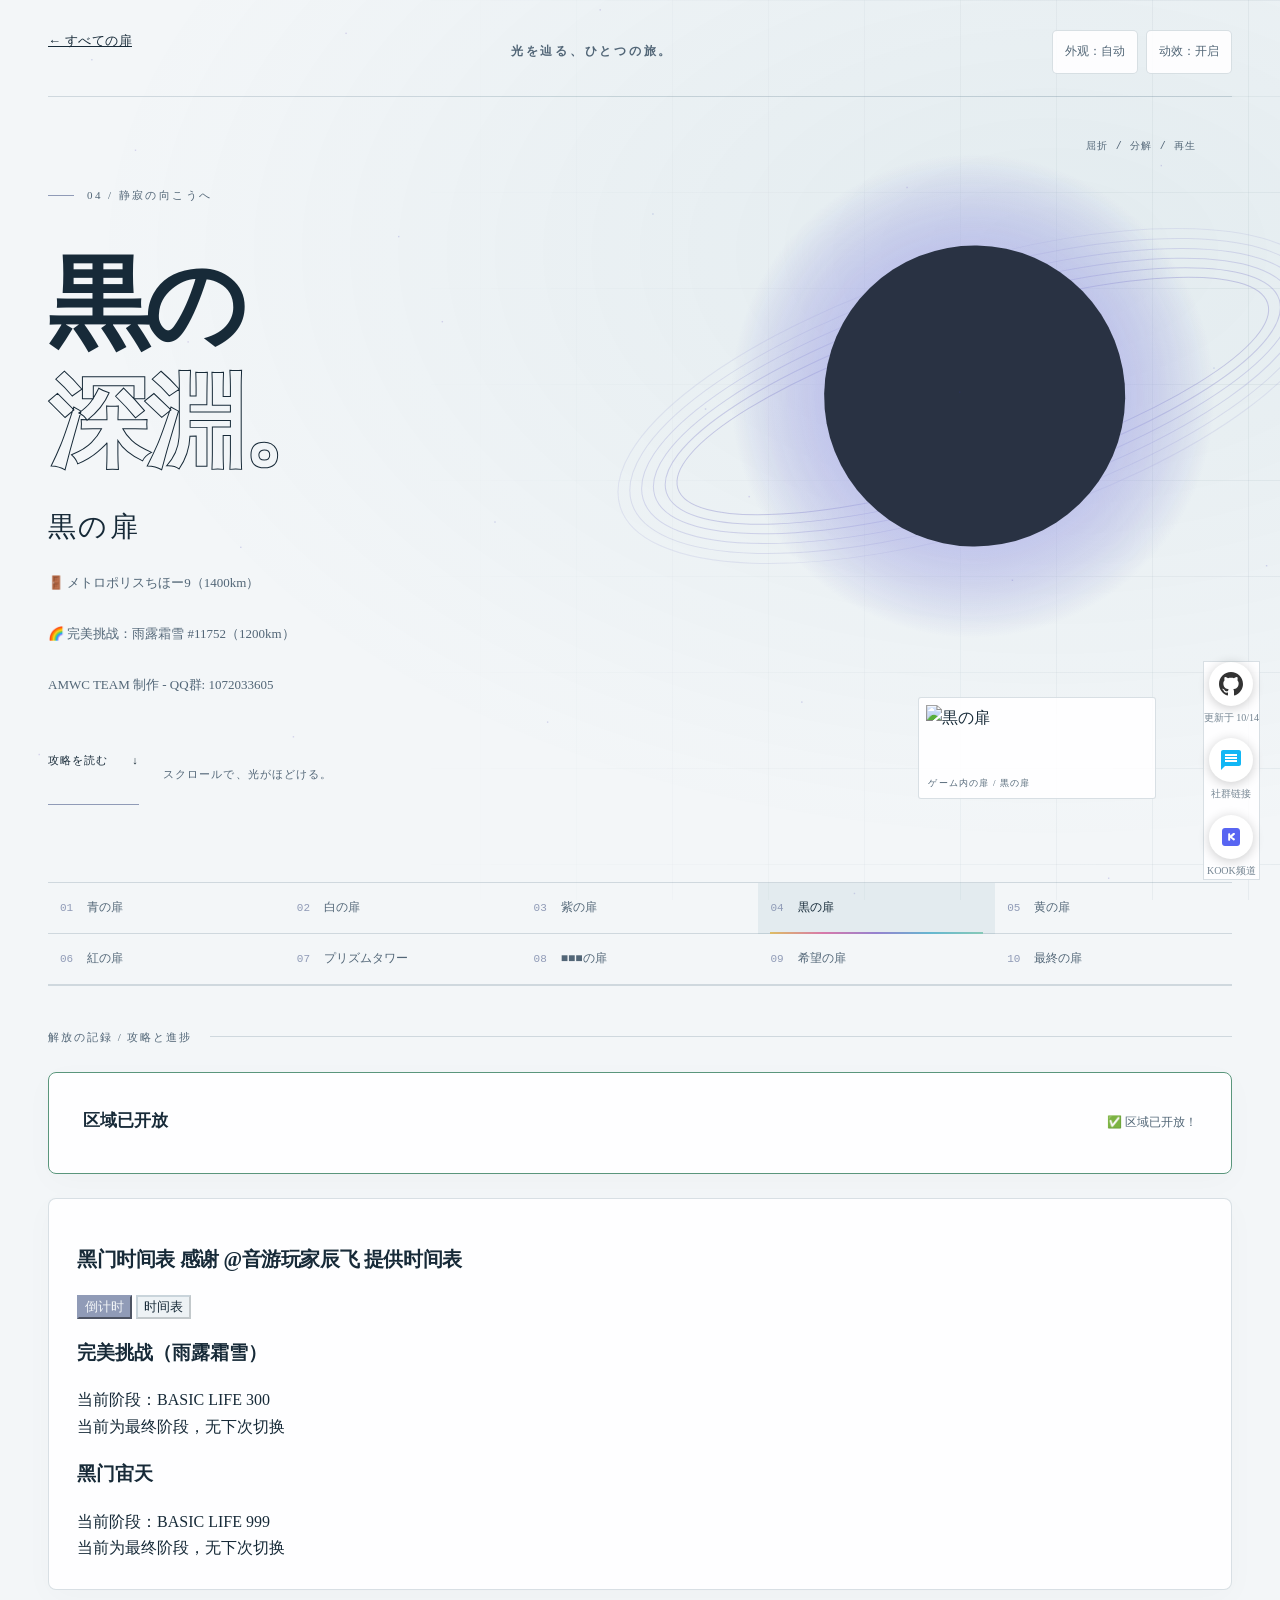
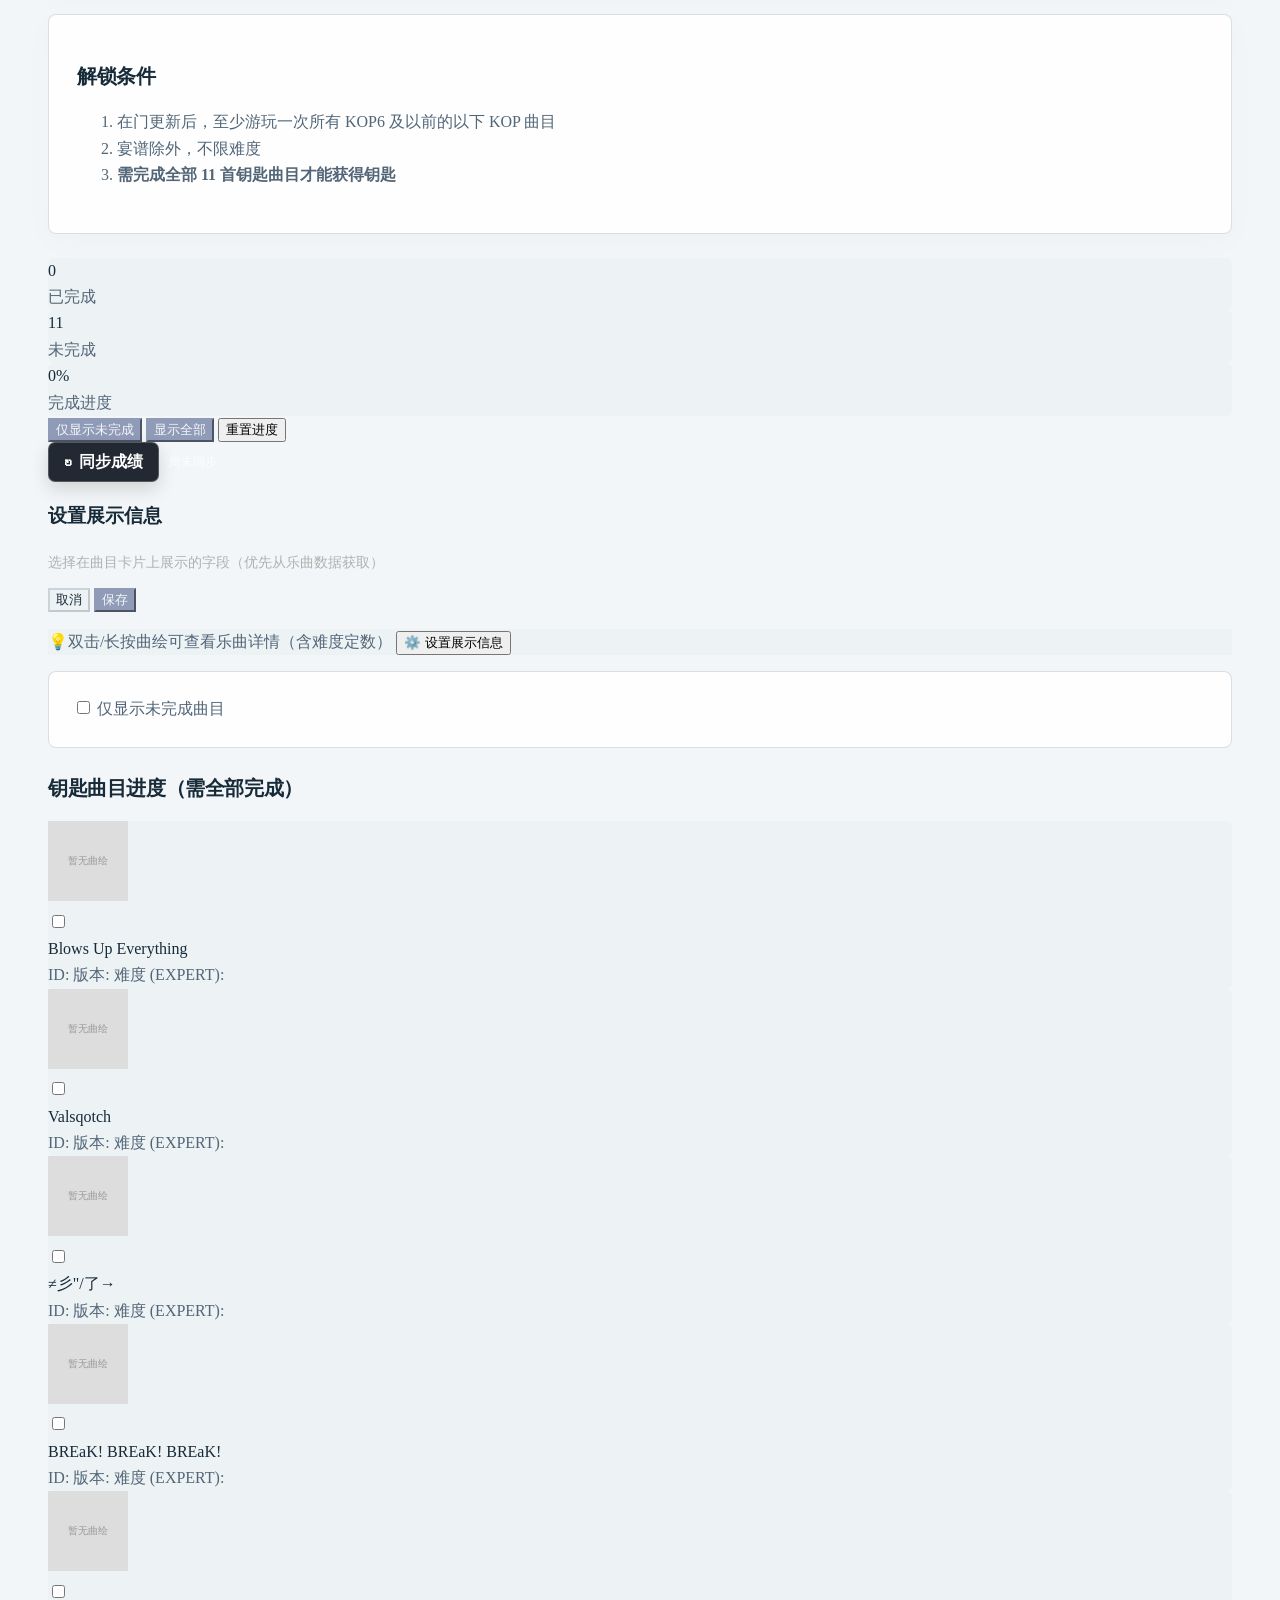
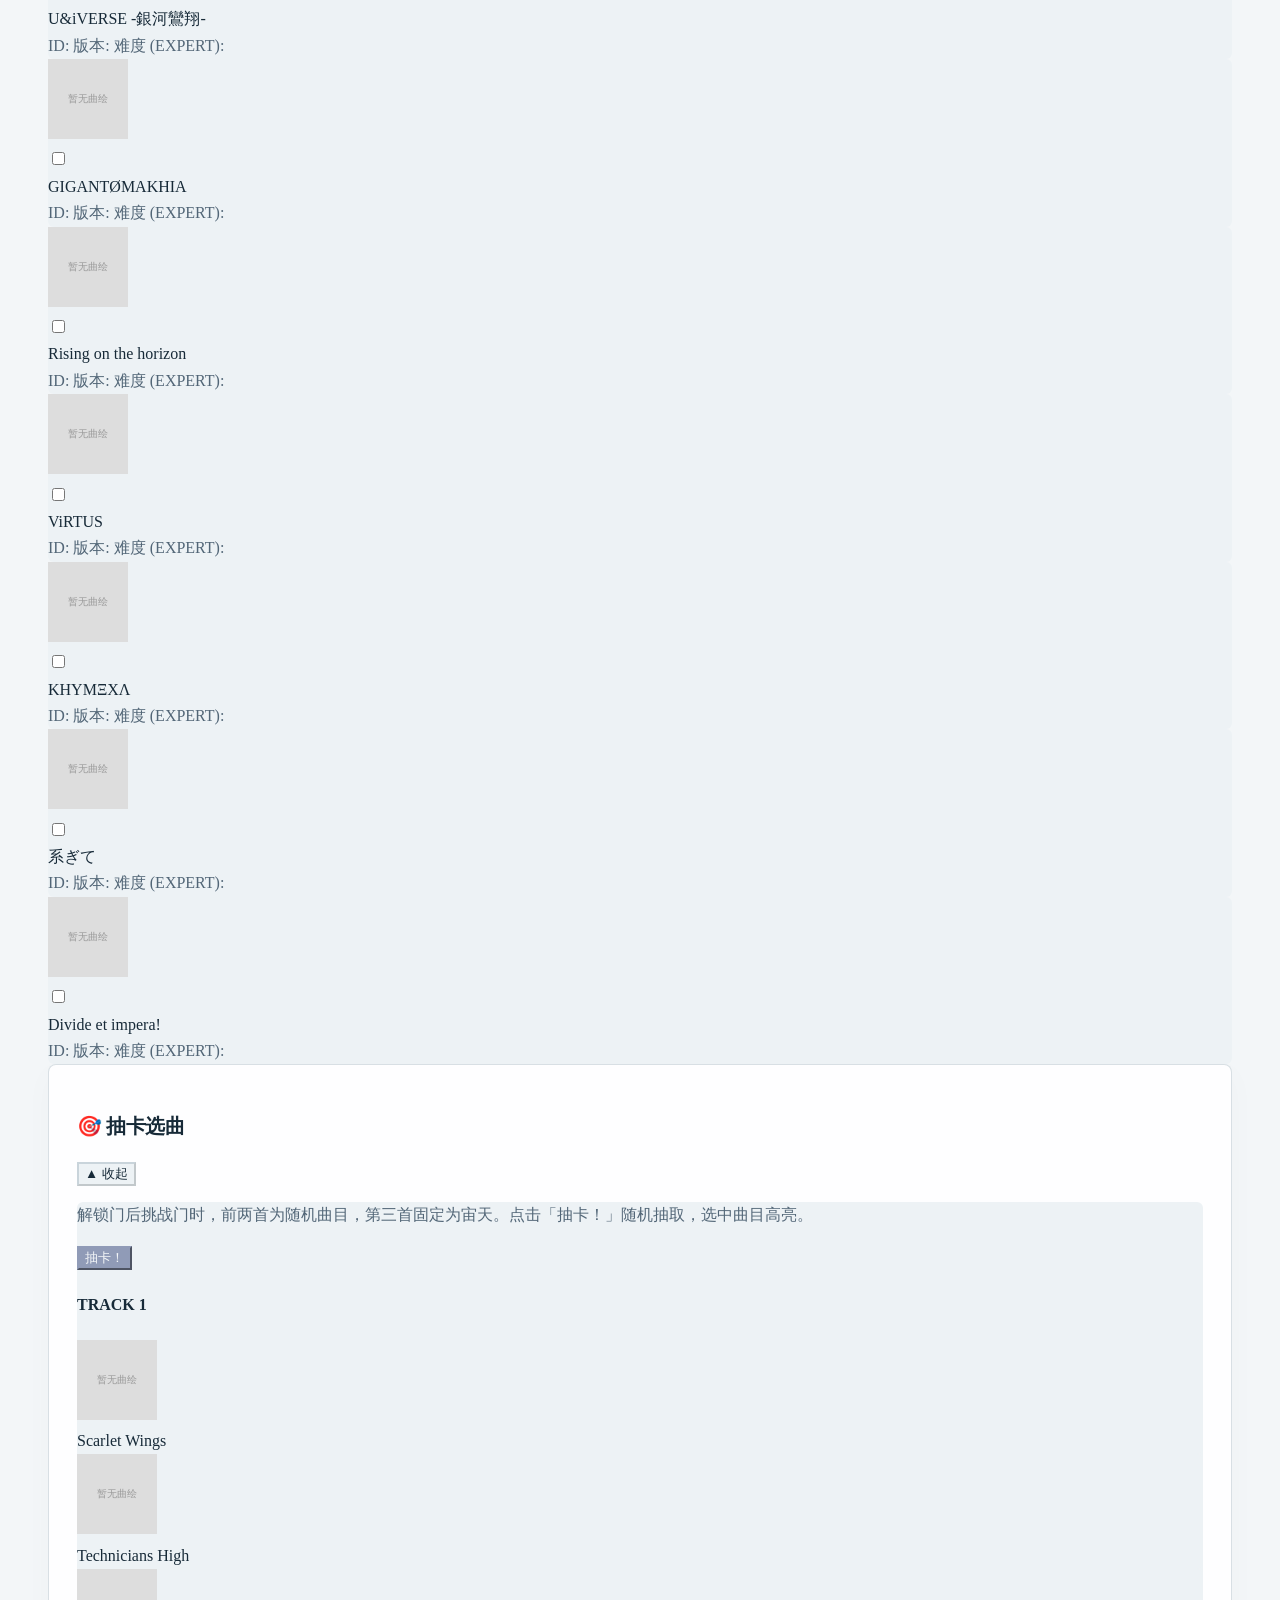
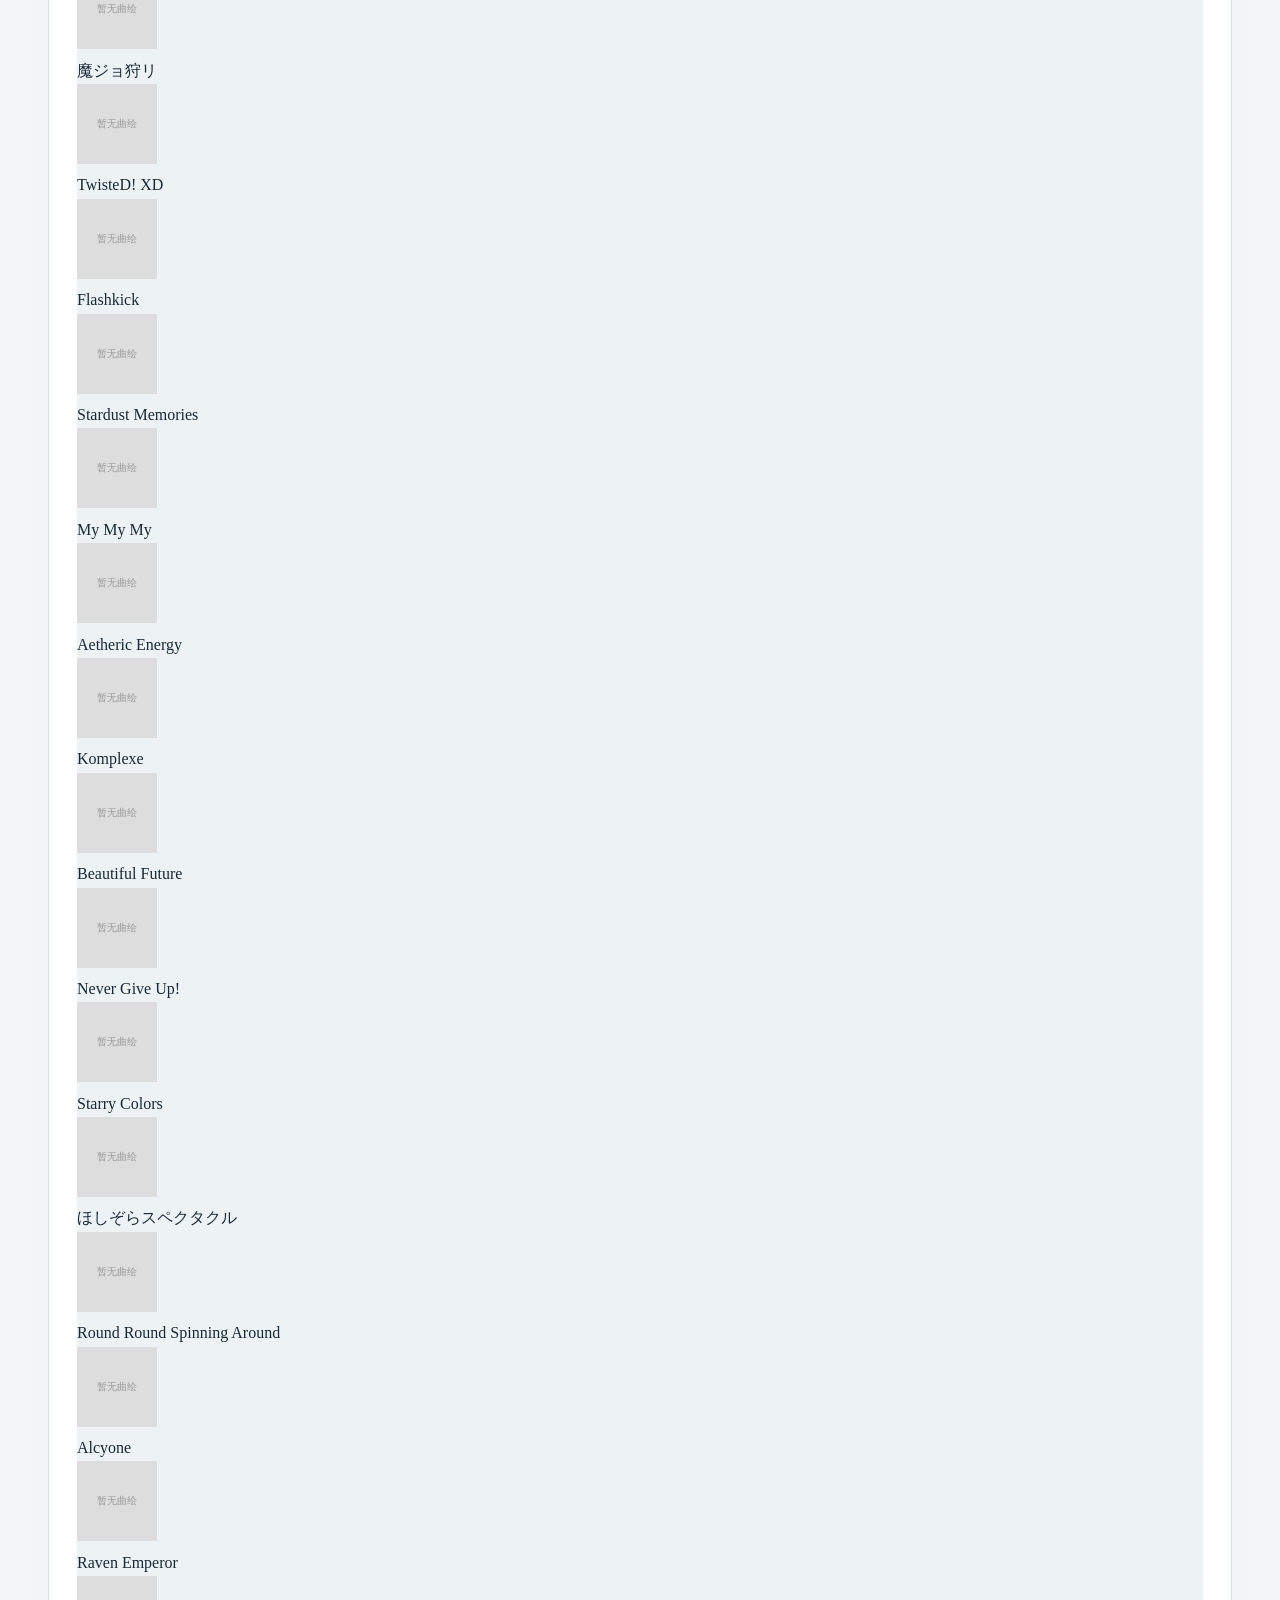
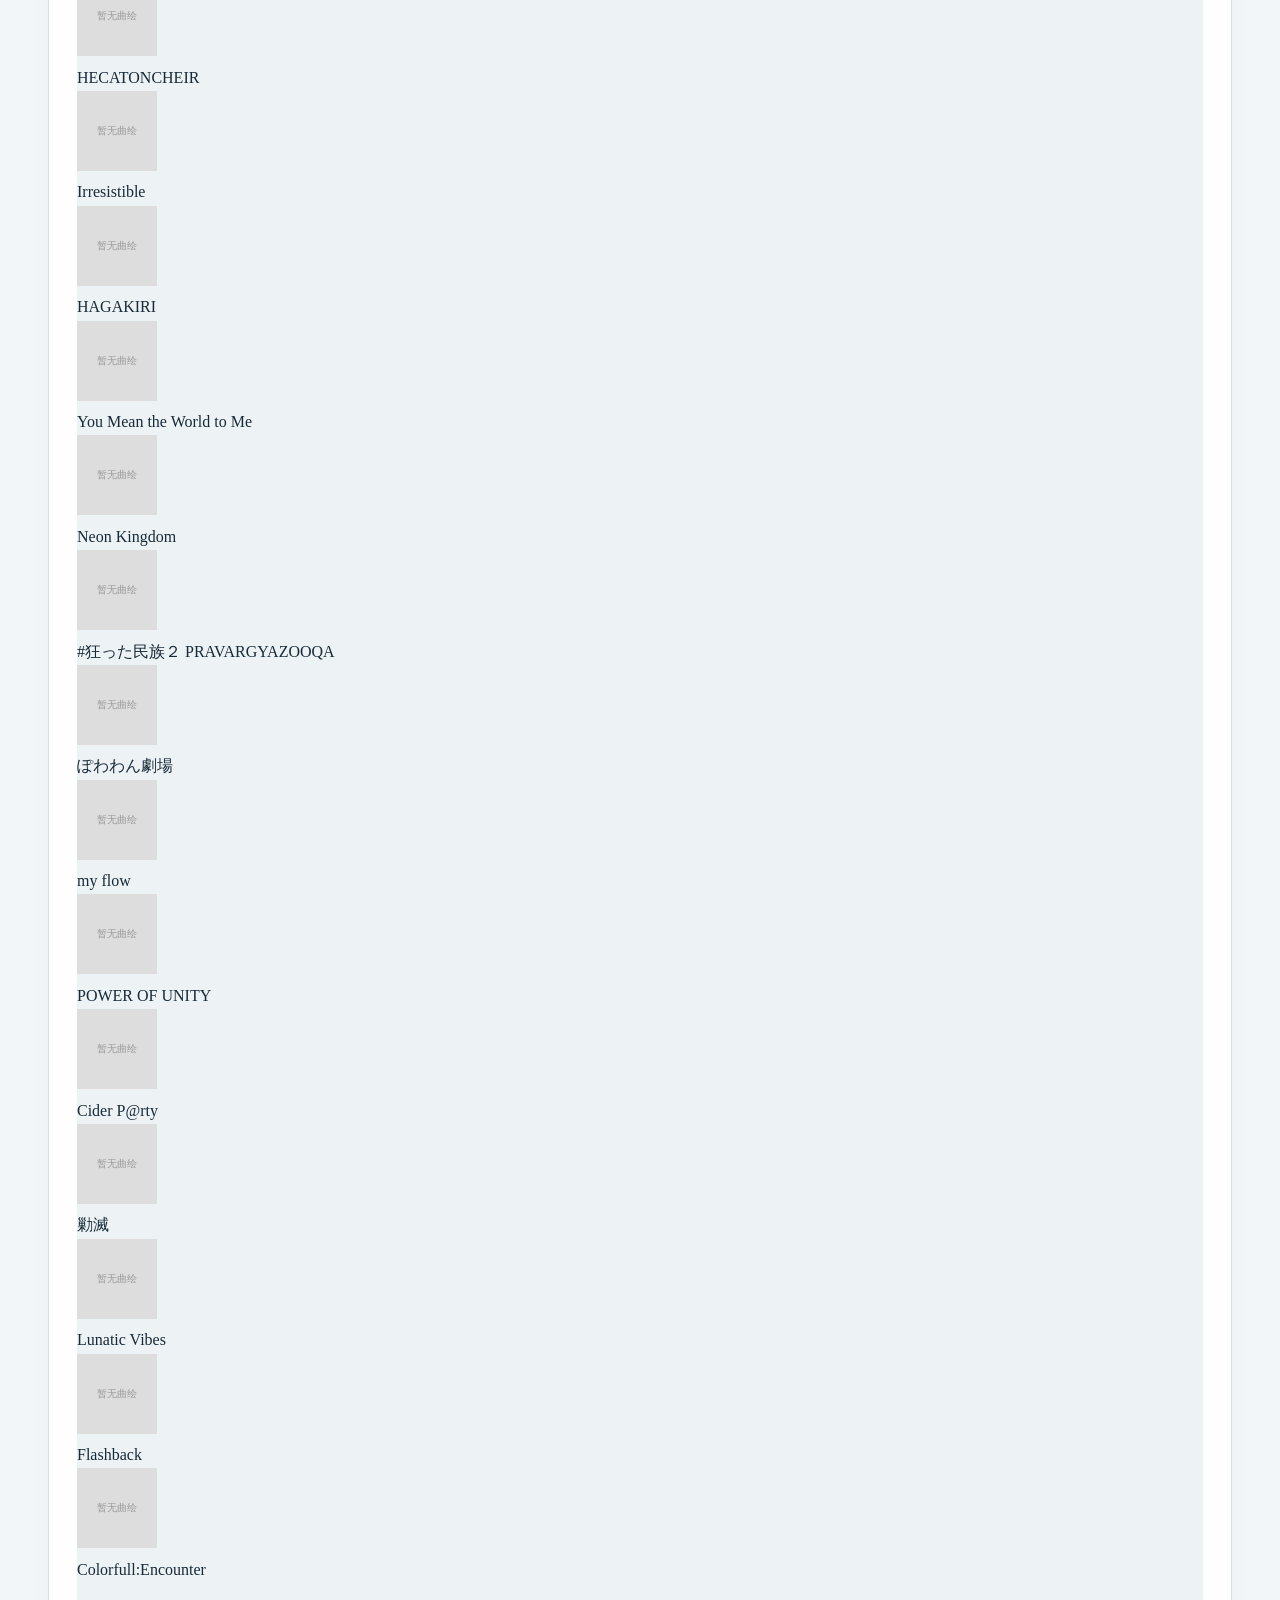
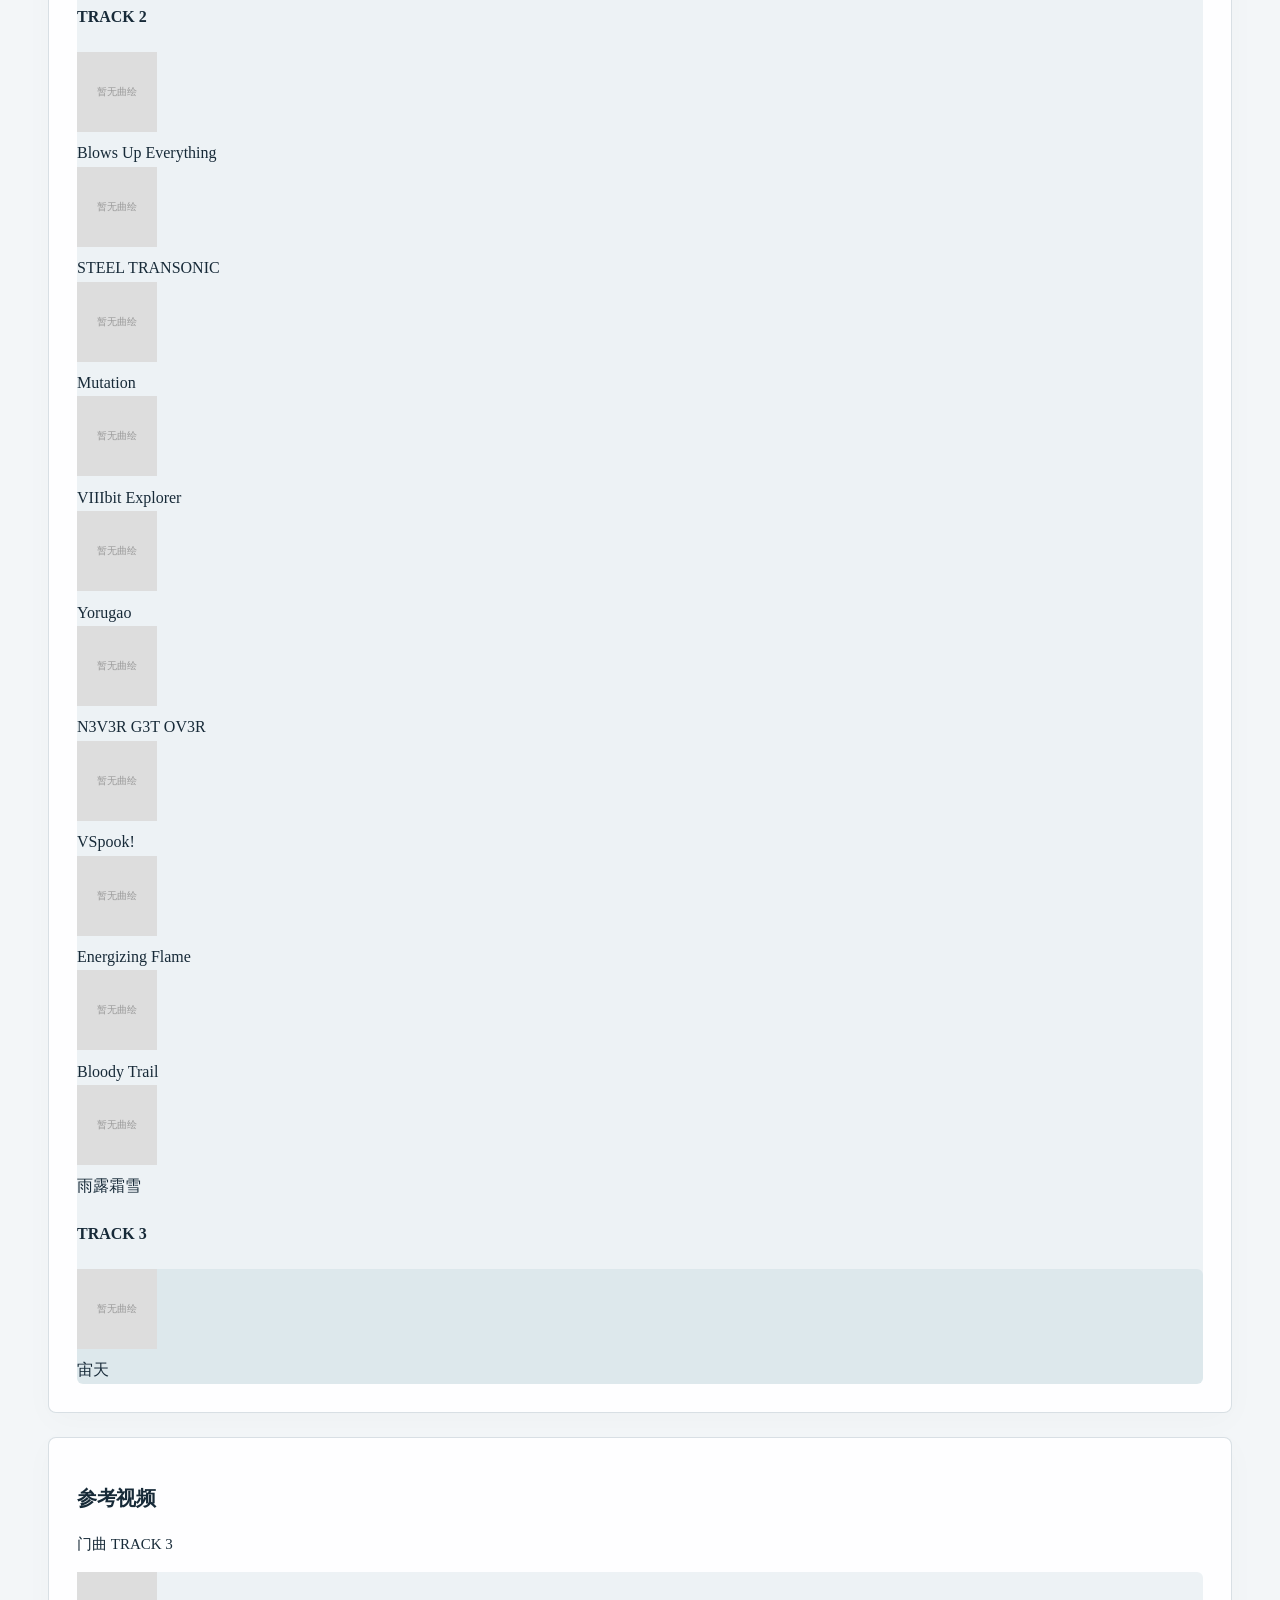
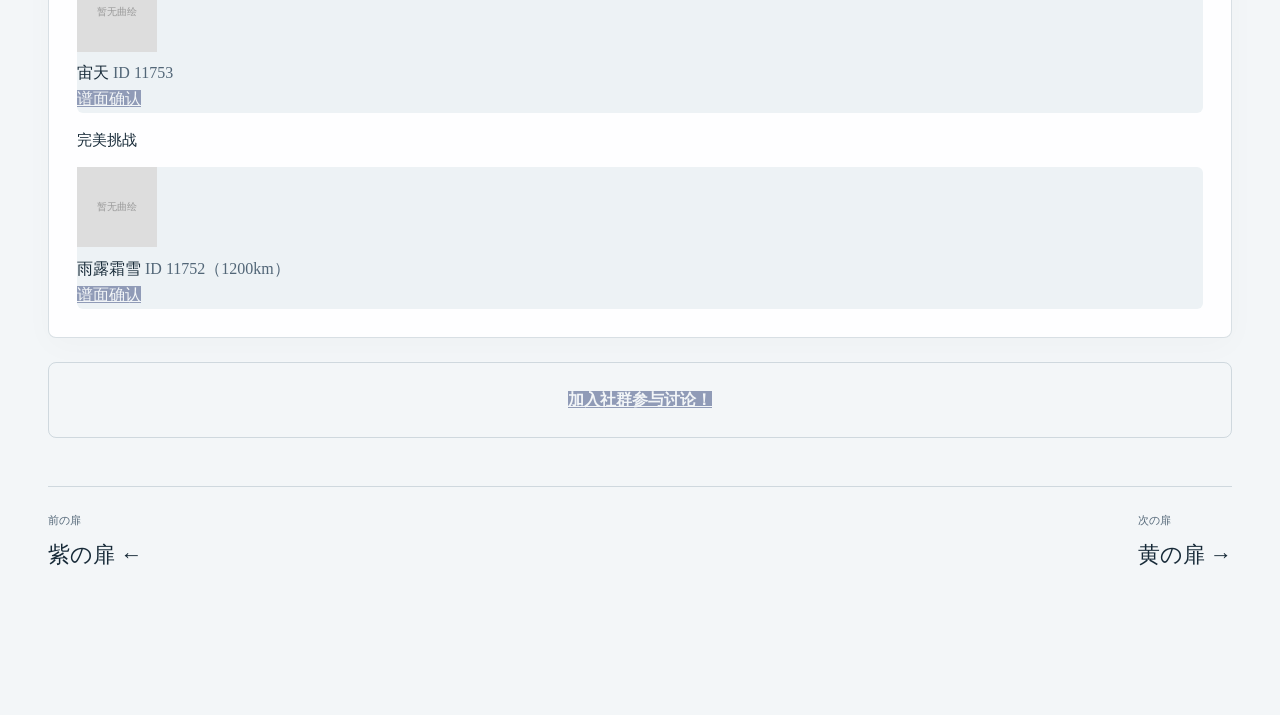
==== commit 463b0cea: "feat: 曲绘改用新 Assets API (download.wmc.pub) 旧的 assets.awmc.cc/covers/<id>.png 已按 wiki 下线。新接口按版本目录/曲目目录" ====
--- a/BLACKKALEIDXSCOPE/index.html
+++ b/BLACKKALEIDXSCOPE/index.html
@@ -305,7 +305,7 @@
                 <h3 class="reference-block-title">门曲 TRACK 3</h3>
                 <div class="reference-item">
                     <div class="reference-cover" data-song-id="11753" title="双击查看乐曲详情">
-                        <img src="https://assets.awmc.cc/covers/11753.png" alt="宙天" onerror="this.onerror=null;this.src='data:image/svg+xml,%3Csvg xmlns=%22http://www.w3.org/2000/svg%22 width=%2280%22 height=%2280%22%3E%3Crect fill=%22%23ddd%22 width=%2280%22 height=%2280%22/%3E%3Ctext x=%2250%25%22 y=%2250%25%22 text-anchor=%22middle%22 dy=%22.3em%22 fill=%22%23999%22 font-size=%2210%22%3E%E6%9A%82%E6%97%A0%E6%9B%B2%E7%BB%98%3C/text%3E%3C/svg%3E'">
+                        <img src="https://download.wmc.pub/cdn/v1/img/PRiSM/%E5%AE%99%E5%A4%A9%20%5BDX%5D?w=240" alt="宙天" onerror="this.onerror=null;this.src='data:image/svg+xml,%3Csvg xmlns=%22http://www.w3.org/2000/svg%22 width=%2280%22 height=%2280%22%3E%3Crect fill=%22%23ddd%22 width=%2280%22 height=%2280%22/%3E%3Ctext x=%2250%25%22 y=%2250%25%22 text-anchor=%22middle%22 dy=%22.3em%22 fill=%22%23999%22 font-size=%2210%22%3E%E6%9A%82%E6%97%A0%E6%9B%B2%E7%BB%98%3C/text%3E%3C/svg%3E'">
                     </div>
                     <div class="reference-info">
                         <span class="reference-song-name">宙天</span>
@@ -318,7 +318,7 @@
                 <h3 class="reference-block-title">完美挑战</h3>
                 <div class="reference-item">
                     <div class="reference-cover" data-song-id="11752" title="双击查看乐曲详情">
-                        <img src="https://assets.awmc.cc/covers/11752.png" alt="雨露霜雪" onerror="this.onerror=null;this.src='data:image/svg+xml,%3Csvg xmlns=%22http://www.w3.org/2000/svg%22 width=%2280%22 height=%2280%22%3E%3Crect fill=%22%23ddd%22 width=%2280%22 height=%2280%22/%3E%3Ctext x=%2250%25%22 y=%2250%25%22 text-anchor=%22middle%22 dy=%22.3em%22 fill=%22%23999%22 font-size=%2210%22%3E%E6%9A%82%E6%97%A0%E6%9B%B2%E7%BB%98%3C/text%3E%3C/svg%3E'">
+                        <img src="https://download.wmc.pub/cdn/v1/img/PRiSM/%E9%9B%A8%E9%9C%B2%E9%9C%9C%E9%9B%AA%20%5BDX%5D?w=240" alt="雨露霜雪" onerror="this.onerror=null;this.src='data:image/svg+xml,%3Csvg xmlns=%22http://www.w3.org/2000/svg%22 width=%2280%22 height=%2280%22%3E%3Crect fill=%22%23ddd%22 width=%2280%22 height=%2280%22/%3E%3Ctext x=%2250%25%22 y=%2250%25%22 text-anchor=%22middle%22 dy=%22.3em%22 fill=%22%23999%22 font-size=%2210%22%3E%E6%9A%82%E6%97%A0%E6%9B%B2%E7%BB%98%3C/text%3E%3C/svg%3E'">
                     </div>
                     <div class="reference-info">
                         <span class="reference-song-name">雨露霜雪</span>
@@ -336,6 +336,7 @@
     </div>
 
     <script src="../songs-config.js"></script>
+    <script src="../cover-api.js"></script>
     <script src="../music-data.js"></script>
     <script src="../local-songs.js"></script>
     <script src="../song-display.js"></script>
